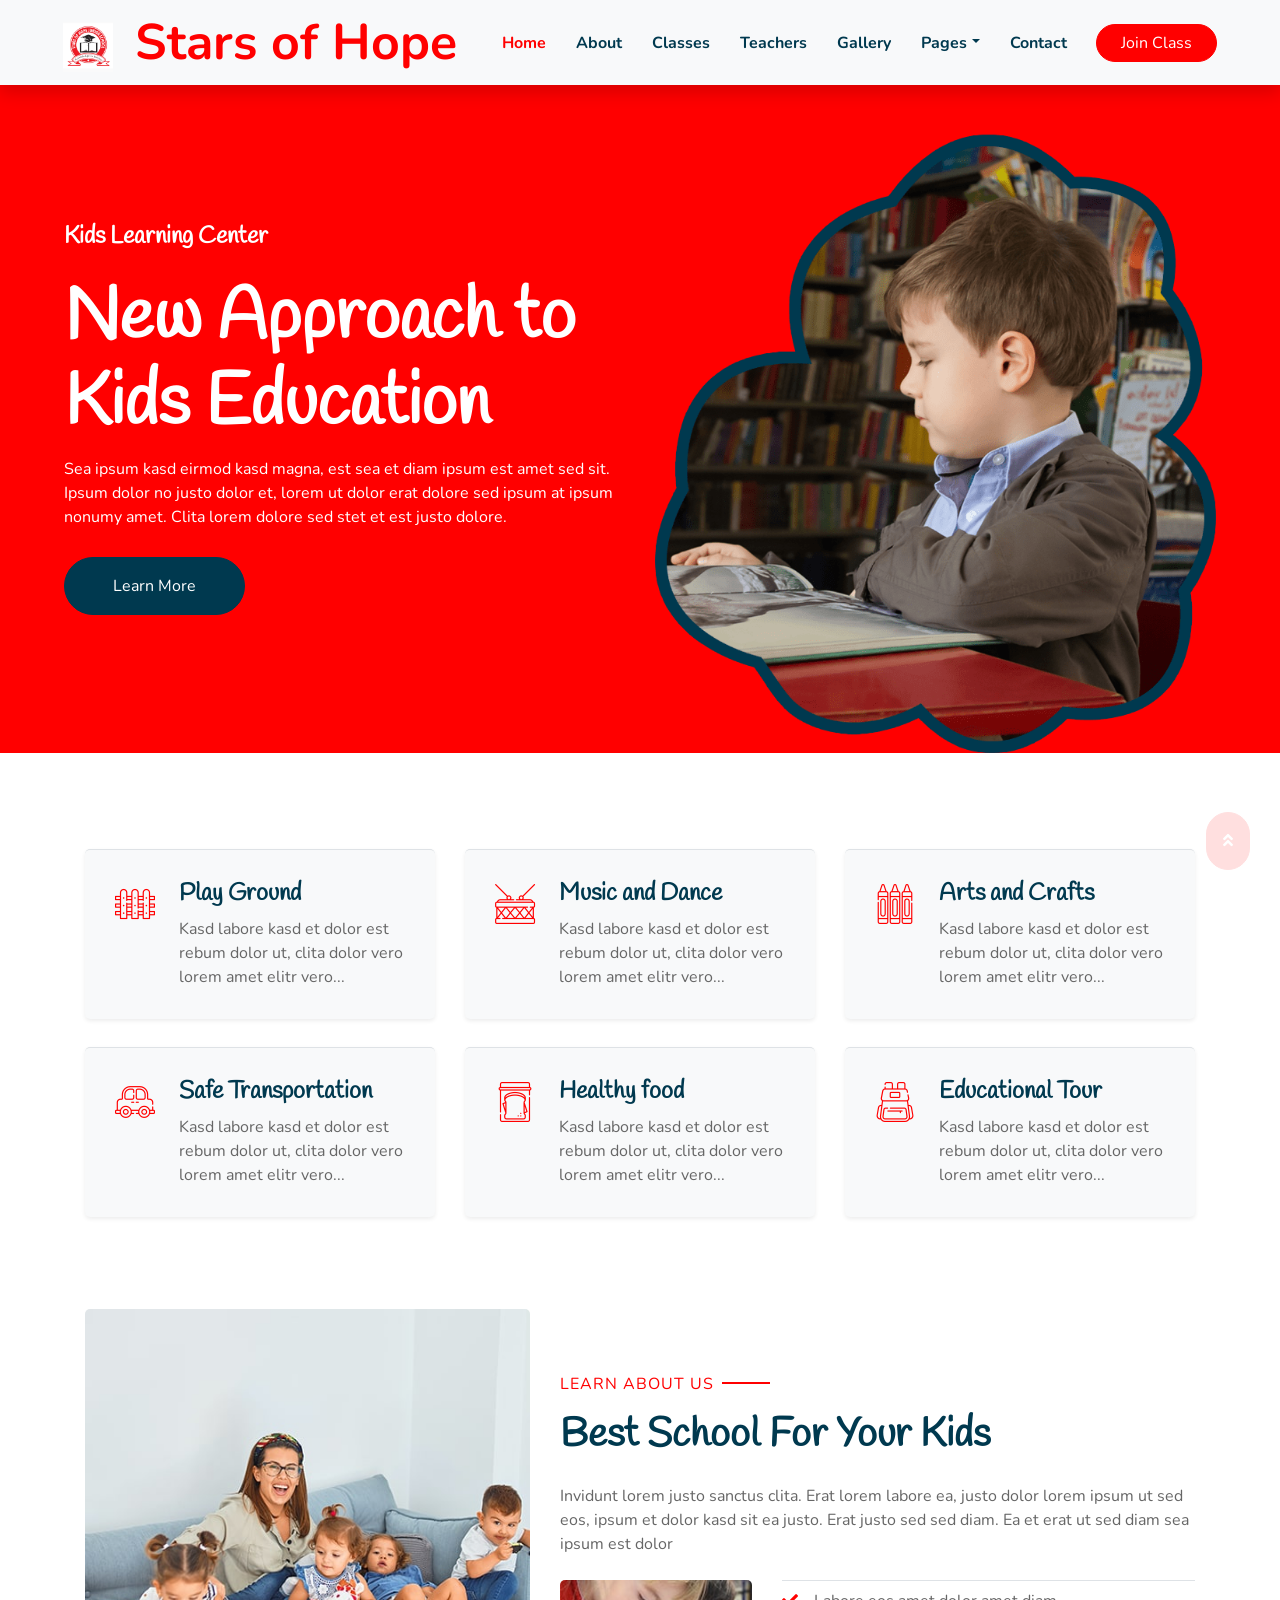
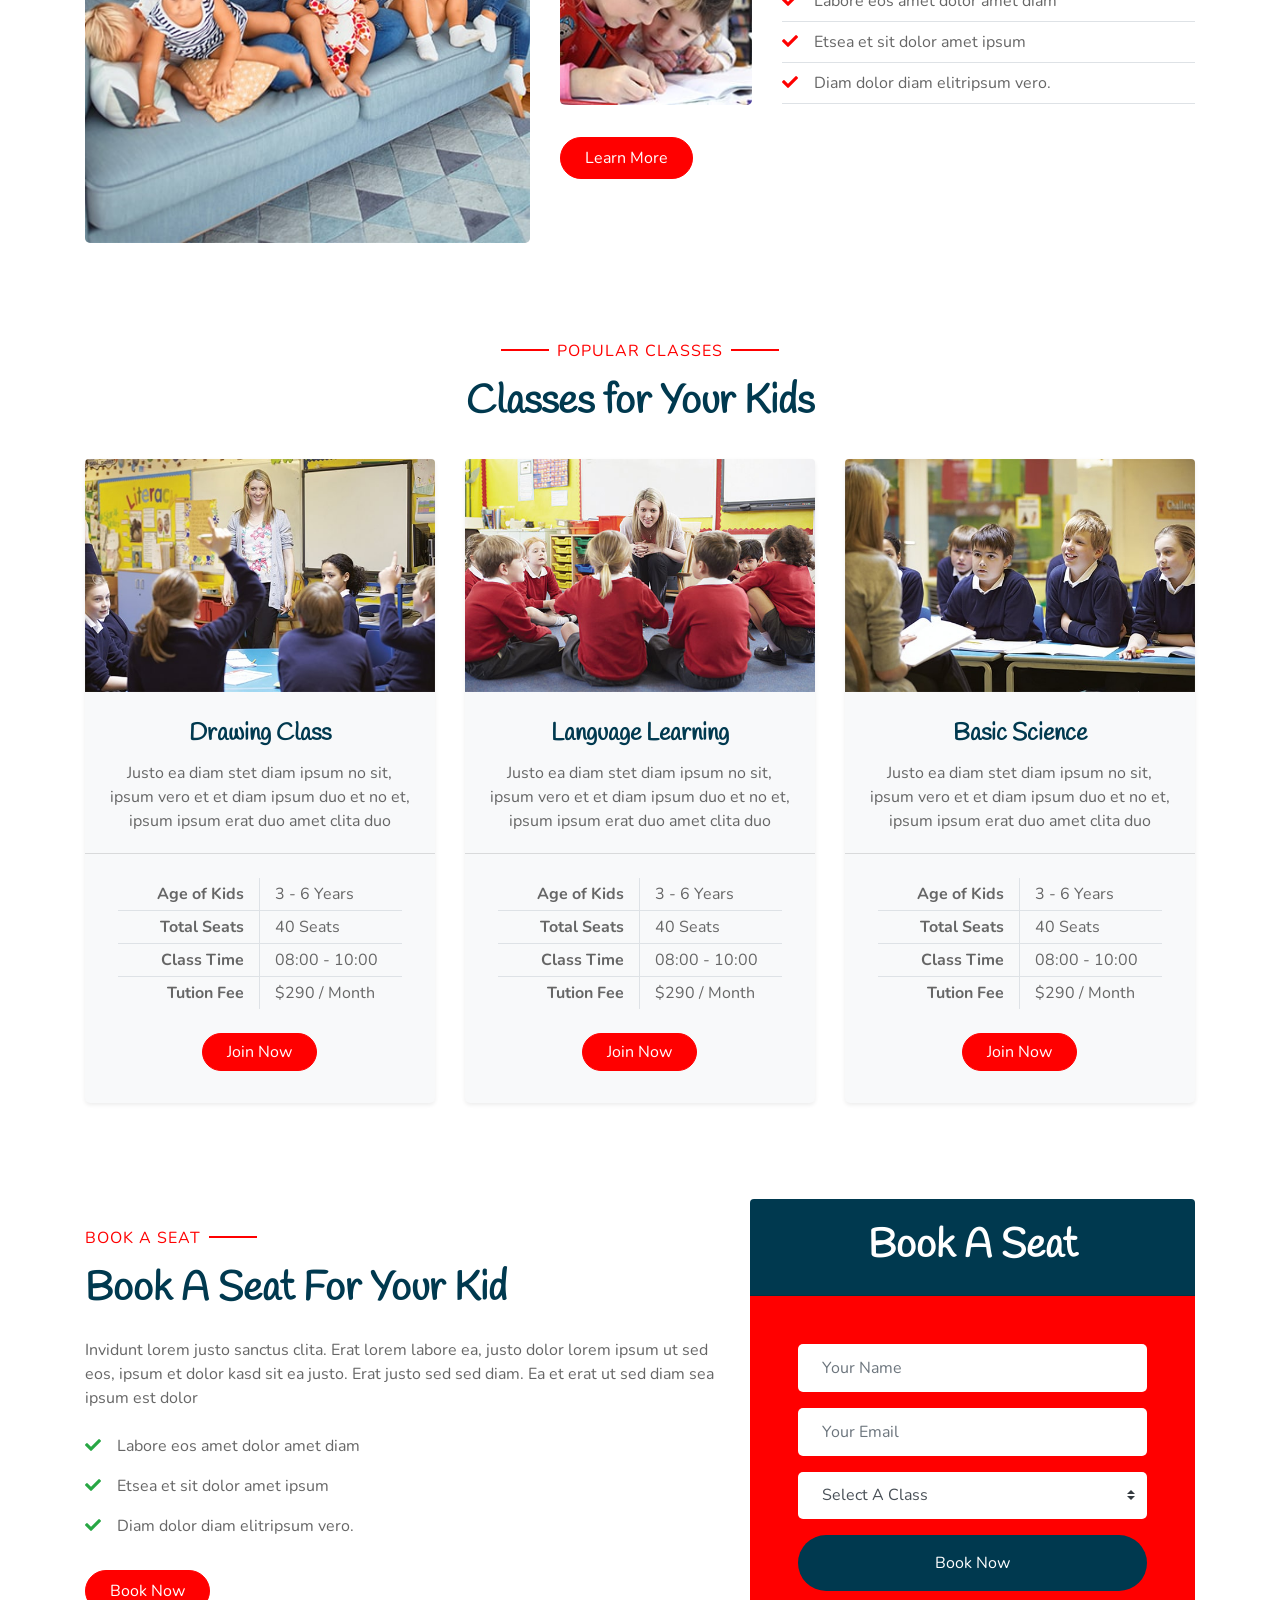
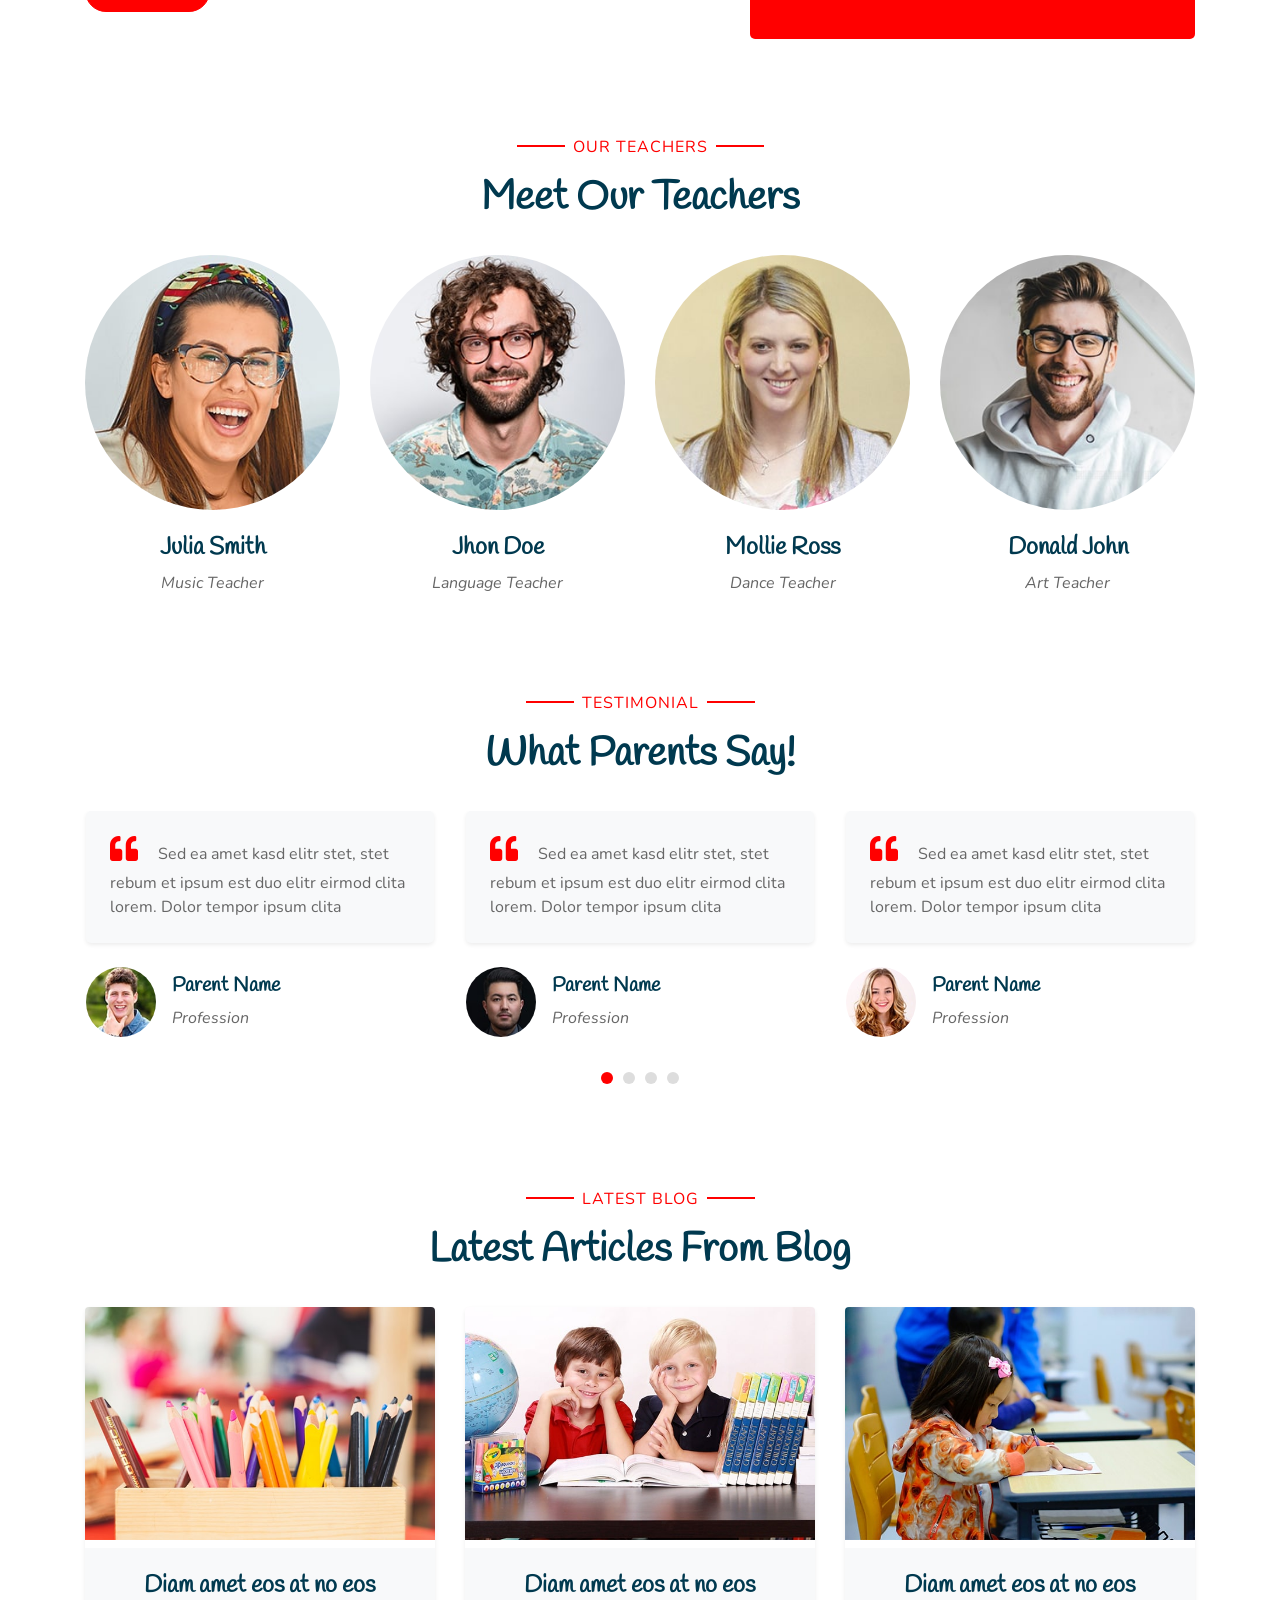
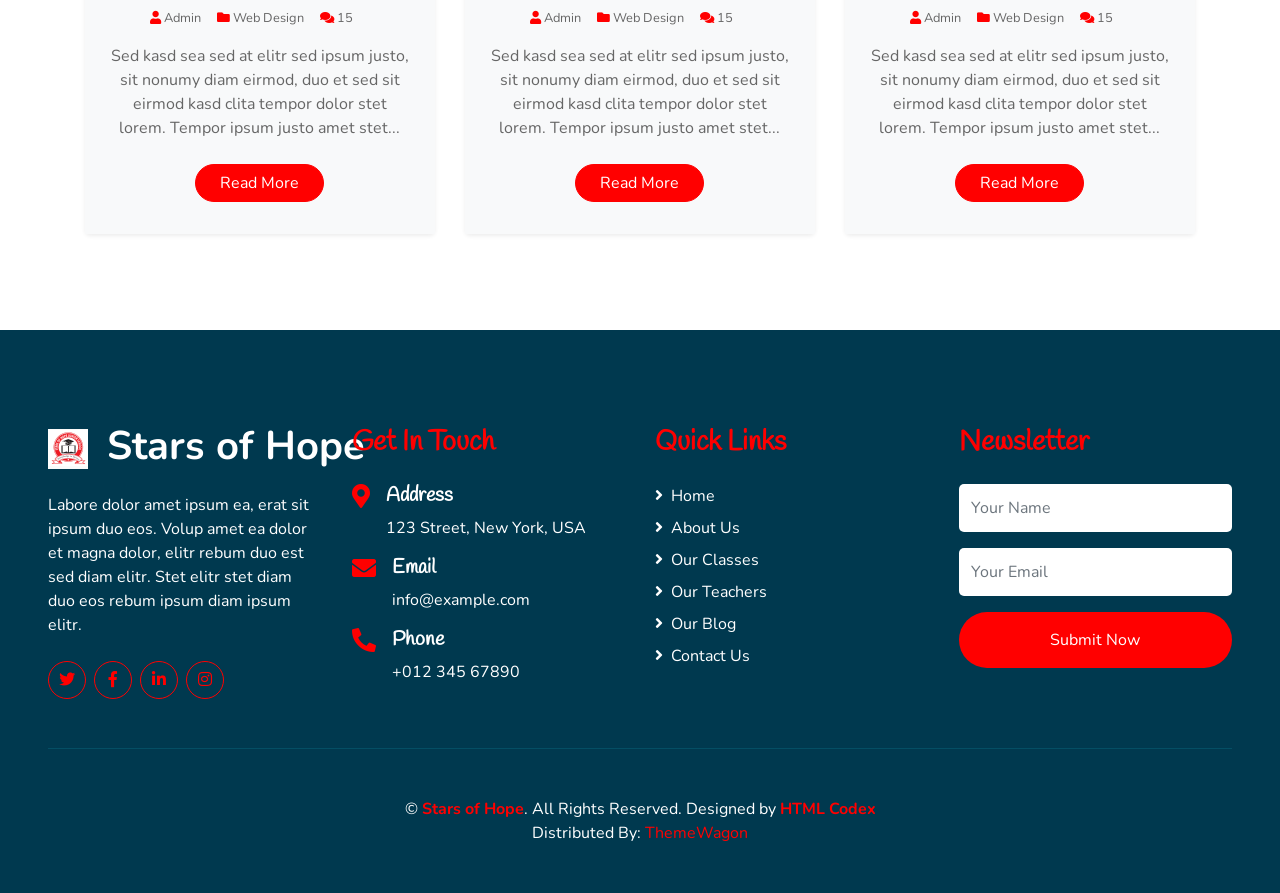
==== index.html @ 78810101 "stars-of-hope first" ====
<!DOCTYPE html>
<html lang="en">
  <head>
    <meta charset="utf-8" />
    <title>Stars of Hope</title>
    <meta content="width=device-width, initial-scale=1.0" name="viewport" />
    <meta content="Free HTML Templates" name="keywords" />
    <meta content="Free HTML Templates" name="description" />

    <!-- Favicon -->
    <link href="img/logo.jpg" rel="icon" />

    <!-- Google Web Fonts -->
    <link rel="preconnect" href="https://fonts.gstatic.com" />
    <link
      href="https://fonts.googleapis.com/css2?family=Handlee&family=Nunito&display=swap"
      rel="stylesheet"
    />

    <!-- Font Awesome -->
    <link
      href="https://cdnjs.cloudflare.com/ajax/libs/font-awesome/5.10.0/css/all.min.css"
      rel="stylesheet"
    />

    <!-- Flaticon Font -->
    <link href="lib/flaticon/font/flaticon.css" rel="stylesheet" />

    <!-- Libraries Stylesheet -->
    <link href="lib/owlcarousel/assets/owl.carousel.min.css" rel="stylesheet" />
    <link href="lib/lightbox/css/lightbox.min.css" rel="stylesheet" />

    <!-- Customized Bootstrap Stylesheet -->
    <link href="css/style.css" rel="stylesheet" />
  </head>

  <body>
    <!-- Navbar Start -->
    <div class="container-fluid bg-light position-relative shadow">
      <nav
        class="navbar navbar-expand-lg bg-light navbar-light py-3 py-lg-0 px-0 px-lg-5"
      >
        <a
          href=""
          class="navbar-brand font-weight-bold text-secondary"
          style="font-size: 50px"
        >
          <img src="img/logo.jpg" alt="Stars of Hope logo" style="height: 50px; width: auto; vertical-align: middle; margin-right: 8px;" />
          <span class="text-primary">Stars of Hope</span>
        </a>
        <button
          type="button"
          class="navbar-toggler"
          data-toggle="collapse"
          data-target="#navbarCollapse"
        >
          <span class="navbar-toggler-icon"></span>
        </button>
        <div
          class="collapse navbar-collapse justify-content-between"
          id="navbarCollapse"
        >
          <div class="navbar-nav font-weight-bold mx-auto py-0">
            <a href="index.html" class="nav-item nav-link active">Home</a>
            <a href="about.html" class="nav-item nav-link">About</a>
            <a href="class.html" class="nav-item nav-link">Classes</a>
            <a href="team.html" class="nav-item nav-link">Teachers</a>
            <a href="gallery.html" class="nav-item nav-link">Gallery</a>
            <div class="nav-item dropdown">
              <a
                href="#"
                class="nav-link dropdown-toggle"
                data-toggle="dropdown"
                >Pages</a
              >
              <div class="dropdown-menu rounded-0 m-0">
                <a href="blog.html" class="dropdown-item">Blog Grid</a>
                <a href="single.html" class="dropdown-item">Blog Detail</a>
              </div>
            </div>
            <a href="contact.html" class="nav-item nav-link">Contact</a>
          </div>
          <a href="" class="btn btn-primary px-4">Join Class</a>
        </div>
      </nav>
    </div>
    <!-- Navbar End -->

    <!-- Header Start -->
    <div class="container-fluid bg-primary px-0 px-md-5 mb-5">
      <div class="row align-items-center px-3">
        <div class="col-lg-6 text-center text-lg-left">
          <h4 class="text-white mb-4 mt-5 mt-lg-0">Kids Learning Center</h4>
          <h1 class="display-3 font-weight-bold text-white">
            New Approach to Kids Education
          </h1>
          <p class="text-white mb-4">
            Sea ipsum kasd eirmod kasd magna, est sea et diam ipsum est amet sed
            sit. Ipsum dolor no justo dolor et, lorem ut dolor erat dolore sed
            ipsum at ipsum nonumy amet. Clita lorem dolore sed stet et est justo
            dolore.
          </p>
          <a href="" class="btn btn-secondary mt-1 py-3 px-5">Learn More</a>
        </div>
        <div class="col-lg-6 text-center text-lg-right">
          <img class="img-fluid mt-5" src="img/header.png" alt="" />
        </div>
      </div>
    </div>
    <!-- Header End -->

    <!-- Facilities Start -->
    <div class="container-fluid pt-5">
      <div class="container pb-3">
        <div class="row">
          <div class="col-lg-4 col-md-6 pb-1">
            <div
              class="d-flex bg-light shadow-sm border-top rounded mb-4"
              style="padding: 30px"
            >
              <i
                class="flaticon-050-fence h1 font-weight-normal text-primary mb-3"
              ></i>
              <div class="pl-4">
                <h4>Play Ground</h4>
                <p class="m-0">
                  Kasd labore kasd et dolor est rebum dolor ut, clita dolor vero
                  lorem amet elitr vero...
                </p>
              </div>
            </div>
          </div>
          <div class="col-lg-4 col-md-6 pb-1">
            <div
              class="d-flex bg-light shadow-sm border-top rounded mb-4"
              style="padding: 30px"
            >
              <i
                class="flaticon-022-drum h1 font-weight-normal text-primary mb-3"
              ></i>
              <div class="pl-4">
                <h4>Music and Dance</h4>
                <p class="m-0">
                  Kasd labore kasd et dolor est rebum dolor ut, clita dolor vero
                  lorem amet elitr vero...
                </p>
              </div>
            </div>
          </div>
          <div class="col-lg-4 col-md-6 pb-1">
            <div
              class="d-flex bg-light shadow-sm border-top rounded mb-4"
              style="padding: 30px"
            >
              <i
                class="flaticon-030-crayons h1 font-weight-normal text-primary mb-3"
              ></i>
              <div class="pl-4">
                <h4>Arts and Crafts</h4>
                <p class="m-0">
                  Kasd labore kasd et dolor est rebum dolor ut, clita dolor vero
                  lorem amet elitr vero...
                </p>
              </div>
            </div>
          </div>
          <div class="col-lg-4 col-md-6 pb-1">
            <div
              class="d-flex bg-light shadow-sm border-top rounded mb-4"
              style="padding: 30px"
            >
              <i
                class="flaticon-017-toy-car h1 font-weight-normal text-primary mb-3"
              ></i>
              <div class="pl-4">
                <h4>Safe Transportation</h4>
                <p class="m-0">
                  Kasd labore kasd et dolor est rebum dolor ut, clita dolor vero
                  lorem amet elitr vero...
                </p>
              </div>
            </div>
          </div>
          <div class="col-lg-4 col-md-6 pb-1">
            <div
              class="d-flex bg-light shadow-sm border-top rounded mb-4"
              style="padding: 30px"
            >
              <i
                class="flaticon-025-sandwich h1 font-weight-normal text-primary mb-3"
              ></i>
              <div class="pl-4">
                <h4>Healthy food</h4>
                <p class="m-0">
                  Kasd labore kasd et dolor est rebum dolor ut, clita dolor vero
                  lorem amet elitr vero...
                </p>
              </div>
            </div>
          </div>
          <div class="col-lg-4 col-md-6 pb-1">
            <div
              class="d-flex bg-light shadow-sm border-top rounded mb-4"
              style="padding: 30px"
            >
              <i
                class="flaticon-047-backpack h1 font-weight-normal text-primary mb-3"
              ></i>
              <div class="pl-4">
                <h4>Educational Tour</h4>
                <p class="m-0">
                  Kasd labore kasd et dolor est rebum dolor ut, clita dolor vero
                  lorem amet elitr vero...
                </p>
              </div>
            </div>
          </div>
        </div>
      </div>
    </div>
    <!-- Facilities Start -->

    <!-- About Start -->
    <div class="container-fluid py-5">
      <div class="container">
        <div class="row align-items-center">
          <div class="col-lg-5">
            <img
              class="img-fluid rounded mb-5 mb-lg-0"
              src="img/about-1.jpg"
              alt=""
            />
          </div>
          <div class="col-lg-7">
            <p class="section-title pr-5">
              <span class="pr-2">Learn About Us</span>
            </p>
            <h1 class="mb-4">Best School For Your Kids</h1>
            <p>
              Invidunt lorem justo sanctus clita. Erat lorem labore ea, justo
              dolor lorem ipsum ut sed eos, ipsum et dolor kasd sit ea justo.
              Erat justo sed sed diam. Ea et erat ut sed diam sea ipsum est
              dolor
            </p>
            <div class="row pt-2 pb-4">
              <div class="col-6 col-md-4">
                <img class="img-fluid rounded" src="img/about-2.jpg" alt="" />
              </div>
              <div class="col-6 col-md-8">
                <ul class="list-inline m-0">
                  <li class="py-2 border-top border-bottom">
                    <i class="fa fa-check text-primary mr-3"></i>Labore eos amet
                    dolor amet diam
                  </li>
                  <li class="py-2 border-bottom">
                    <i class="fa fa-check text-primary mr-3"></i>Etsea et sit
                    dolor amet ipsum
                  </li>
                  <li class="py-2 border-bottom">
                    <i class="fa fa-check text-primary mr-3"></i>Diam dolor diam
                    elitripsum vero.
                  </li>
                </ul>
              </div>
            </div>
            <a href="" class="btn btn-primary mt-2 py-2 px-4">Learn More</a>
          </div>
        </div>
      </div>
    </div>
    <!-- About End -->

    <!-- Class Start -->
    <div class="container-fluid pt-5">
      <div class="container">
        <div class="text-center pb-2">
          <p class="section-title px-5">
            <span class="px-2">Popular Classes</span>
          </p>
          <h1 class="mb-4">Classes for Your Kids</h1>
        </div>
        <div class="row">
          <div class="col-lg-4 mb-5">
            <div class="card border-0 bg-light shadow-sm pb-2">
              <img class="card-img-top mb-2" src="img/class-1.jpg" alt="" />
              <div class="card-body text-center">
                <h4 class="card-title">Drawing Class</h4>
                <p class="card-text">
                  Justo ea diam stet diam ipsum no sit, ipsum vero et et diam
                  ipsum duo et no et, ipsum ipsum erat duo amet clita duo
                </p>
              </div>
              <div class="card-footer bg-transparent py-4 px-5">
                <div class="row border-bottom">
                  <div class="col-6 py-1 text-right border-right">
                    <strong>Age of Kids</strong>
                  </div>
                  <div class="col-6 py-1">3 - 6 Years</div>
                </div>
                <div class="row border-bottom">
                  <div class="col-6 py-1 text-right border-right">
                    <strong>Total Seats</strong>
                  </div>
                  <div class="col-6 py-1">40 Seats</div>
                </div>
                <div class="row border-bottom">
                  <div class="col-6 py-1 text-right border-right">
                    <strong>Class Time</strong>
                  </div>
                  <div class="col-6 py-1">08:00 - 10:00</div>
                </div>
                <div class="row">
                  <div class="col-6 py-1 text-right border-right">
                    <strong>Tution Fee</strong>
                  </div>
                  <div class="col-6 py-1">$290 / Month</div>
                </div>
              </div>
              <a href="" class="btn btn-primary px-4 mx-auto mb-4">Join Now</a>
            </div>
          </div>
          <div class="col-lg-4 mb-5">
            <div class="card border-0 bg-light shadow-sm pb-2">
              <img class="card-img-top mb-2" src="img/class-2.jpg" alt="" />
              <div class="card-body text-center">
                <h4 class="card-title">Language Learning</h4>
                <p class="card-text">
                  Justo ea diam stet diam ipsum no sit, ipsum vero et et diam
                  ipsum duo et no et, ipsum ipsum erat duo amet clita duo
                </p>
              </div>
              <div class="card-footer bg-transparent py-4 px-5">
                <div class="row border-bottom">
                  <div class="col-6 py-1 text-right border-right">
                    <strong>Age of Kids</strong>
                  </div>
                  <div class="col-6 py-1">3 - 6 Years</div>
                </div>
                <div class="row border-bottom">
                  <div class="col-6 py-1 text-right border-right">
                    <strong>Total Seats</strong>
                  </div>
                  <div class="col-6 py-1">40 Seats</div>
                </div>
                <div class="row border-bottom">
                  <div class="col-6 py-1 text-right border-right">
                    <strong>Class Time</strong>
                  </div>
                  <div class="col-6 py-1">08:00 - 10:00</div>
                </div>
                <div class="row">
                  <div class="col-6 py-1 text-right border-right">
                    <strong>Tution Fee</strong>
                  </div>
                  <div class="col-6 py-1">$290 / Month</div>
                </div>
              </div>
              <a href="" class="btn btn-primary px-4 mx-auto mb-4">Join Now</a>
            </div>
          </div>
          <div class="col-lg-4 mb-5">
            <div class="card border-0 bg-light shadow-sm pb-2">
              <img class="card-img-top mb-2" src="img/class-3.jpg" alt="" />
              <div class="card-body text-center">
                <h4 class="card-title">Basic Science</h4>
                <p class="card-text">
                  Justo ea diam stet diam ipsum no sit, ipsum vero et et diam
                  ipsum duo et no et, ipsum ipsum erat duo amet clita duo
                </p>
              </div>
              <div class="card-footer bg-transparent py-4 px-5">
                <div class="row border-bottom">
                  <div class="col-6 py-1 text-right border-right">
                    <strong>Age of Kids</strong>
                  </div>
                  <div class="col-6 py-1">3 - 6 Years</div>
                </div>
                <div class="row border-bottom">
                  <div class="col-6 py-1 text-right border-right">
                    <strong>Total Seats</strong>
                  </div>
                  <div class="col-6 py-1">40 Seats</div>
                </div>
                <div class="row border-bottom">
                  <div class="col-6 py-1 text-right border-right">
                    <strong>Class Time</strong>
                  </div>
                  <div class="col-6 py-1">08:00 - 10:00</div>
                </div>
                <div class="row">
                  <div class="col-6 py-1 text-right border-right">
                    <strong>Tution Fee</strong>
                  </div>
                  <div class="col-6 py-1">$290 / Month</div>
                </div>
              </div>
              <a href="" class="btn btn-primary px-4 mx-auto mb-4">Join Now</a>
            </div>
          </div>
        </div>
      </div>
    </div>
    <!-- Class End -->

    <!-- Registration Start -->
    <div class="container-fluid py-5">
      <div class="container">
        <div class="row align-items-center">
          <div class="col-lg-7 mb-5 mb-lg-0">
            <p class="section-title pr-5">
              <span class="pr-2">Book A Seat</span>
            </p>
            <h1 class="mb-4">Book A Seat For Your Kid</h1>
            <p>
              Invidunt lorem justo sanctus clita. Erat lorem labore ea, justo
              dolor lorem ipsum ut sed eos, ipsum et dolor kasd sit ea justo.
              Erat justo sed sed diam. Ea et erat ut sed diam sea ipsum est
              dolor
            </p>
            <ul class="list-inline m-0">
              <li class="py-2">
                <i class="fa fa-check text-success mr-3"></i>Labore eos amet
                dolor amet diam
              </li>
              <li class="py-2">
                <i class="fa fa-check text-success mr-3"></i>Etsea et sit dolor
                amet ipsum
              </li>
              <li class="py-2">
                <i class="fa fa-check text-success mr-3"></i>Diam dolor diam
                elitripsum vero.
              </li>
            </ul>
            <a href="" class="btn btn-primary mt-4 py-2 px-4">Book Now</a>
          </div>
          <div class="col-lg-5">
            <div class="card border-0">
              <div class="card-header bg-secondary text-center p-4">
                <h1 class="text-white m-0">Book A Seat</h1>
              </div>
              <div class="card-body rounded-bottom bg-primary p-5">
                <form>
                  <div class="form-group">
                    <input
                      type="text"
                      class="form-control border-0 p-4"
                      placeholder="Your Name"
                      required="required"
                    />
                  </div>
                  <div class="form-group">
                    <input
                      type="email"
                      class="form-control border-0 p-4"
                      placeholder="Your Email"
                      required="required"
                    />
                  </div>
                  <div class="form-group">
                    <select
                      class="custom-select border-0 px-4"
                      style="height: 47px"
                    >
                      <option selected>Select A Class</option>
                      <option value="1">Class 1</option>
                      <option value="2">Class 1</option>
                      <option value="3">Class 1</option>
                    </select>
                  </div>
                  <div>
                    <button
                      class="btn btn-secondary btn-block border-0 py-3"
                      type="submit"
                    >
                      Book Now
                    </button>
                  </div>
                </form>
              </div>
            </div>
          </div>
        </div>
      </div>
    </div>
    <!-- Registration End -->

    <!-- Team Start -->
    <div class="container-fluid pt-5">
      <div class="container">
        <div class="text-center pb-2">
          <p class="section-title px-5">
            <span class="px-2">Our Teachers</span>
          </p>
          <h1 class="mb-4">Meet Our Teachers</h1>
        </div>
        <div class="row">
          <div class="col-md-6 col-lg-3 text-center team mb-5">
            <div
              class="position-relative overflow-hidden mb-4"
              style="border-radius: 100%"
            >
              <img class="img-fluid w-100" src="img/team-1.jpg" alt="" />
              <div
                class="team-social d-flex align-items-center justify-content-center w-100 h-100 position-absolute"
              >
                <a
                  class="btn btn-outline-light text-center mr-2 px-0"
                  style="width: 38px; height: 38px"
                  href="#"
                  ><i class="fab fa-twitter"></i
                ></a>
                <a
                  class="btn btn-outline-light text-center mr-2 px-0"
                  style="width: 38px; height: 38px"
                  href="#"
                  ><i class="fab fa-facebook-f"></i
                ></a>
                <a
                  class="btn btn-outline-light text-center px-0"
                  style="width: 38px; height: 38px"
                  href="#"
                  ><i class="fab fa-linkedin-in"></i
                ></a>
              </div>
            </div>
            <h4>Julia Smith</h4>
            <i>Music Teacher</i>
          </div>
          <div class="col-md-6 col-lg-3 text-center team mb-5">
            <div
              class="position-relative overflow-hidden mb-4"
              style="border-radius: 100%"
            >
              <img class="img-fluid w-100" src="img/team-2.jpg" alt="" />
              <div
                class="team-social d-flex align-items-center justify-content-center w-100 h-100 position-absolute"
              >
                <a
                  class="btn btn-outline-light text-center mr-2 px-0"
                  style="width: 38px; height: 38px"
                  href="#"
                  ><i class="fab fa-twitter"></i
                ></a>
                <a
                  class="btn btn-outline-light text-center mr-2 px-0"
                  style="width: 38px; height: 38px"
                  href="#"
                  ><i class="fab fa-facebook-f"></i
                ></a>
                <a
                  class="btn btn-outline-light text-center px-0"
                  style="width: 38px; height: 38px"
                  href="#"
                  ><i class="fab fa-linkedin-in"></i
                ></a>
              </div>
            </div>
            <h4>Jhon Doe</h4>
            <i>Language Teacher</i>
          </div>
          <div class="col-md-6 col-lg-3 text-center team mb-5">
            <div
              class="position-relative overflow-hidden mb-4"
              style="border-radius: 100%"
            >
              <img class="img-fluid w-100" src="img/team-3.jpg" alt="" />
              <div
                class="team-social d-flex align-items-center justify-content-center w-100 h-100 position-absolute"
              >
                <a
                  class="btn btn-outline-light text-center mr-2 px-0"
                  style="width: 38px; height: 38px"
                  href="#"
                  ><i class="fab fa-twitter"></i
                ></a>
                <a
                  class="btn btn-outline-light text-center mr-2 px-0"
                  style="width: 38px; height: 38px"
                  href="#"
                  ><i class="fab fa-facebook-f"></i
                ></a>
                <a
                  class="btn btn-outline-light text-center px-0"
                  style="width: 38px; height: 38px"
                  href="#"
                  ><i class="fab fa-linkedin-in"></i
                ></a>
              </div>
            </div>
            <h4>Mollie Ross</h4>
            <i>Dance Teacher</i>
          </div>
          <div class="col-md-6 col-lg-3 text-center team mb-5">
            <div
              class="position-relative overflow-hidden mb-4"
              style="border-radius: 100%"
            >
              <img class="img-fluid w-100" src="img/team-4.jpg" alt="" />
              <div
                class="team-social d-flex align-items-center justify-content-center w-100 h-100 position-absolute"
              >
                <a
                  class="btn btn-outline-light text-center mr-2 px-0"
                  style="width: 38px; height: 38px"
                  href="#"
                  ><i class="fab fa-twitter"></i
                ></a>
                <a
                  class="btn btn-outline-light text-center mr-2 px-0"
                  style="width: 38px; height: 38px"
                  href="#"
                  ><i class="fab fa-facebook-f"></i
                ></a>
                <a
                  class="btn btn-outline-light text-center px-0"
                  style="width: 38px; height: 38px"
                  href="#"
                  ><i class="fab fa-linkedin-in"></i
                ></a>
              </div>
            </div>
            <h4>Donald John</h4>
            <i>Art Teacher</i>
          </div>
        </div>
      </div>
    </div>
    <!-- Team End -->

    <!-- Testimonial Start -->
    <div class="container-fluid py-5">
      <div class="container p-0">
        <div class="text-center pb-2">
          <p class="section-title px-5">
            <span class="px-2">Testimonial</span>
          </p>
          <h1 class="mb-4">What Parents Say!</h1>
        </div>
        <div class="owl-carousel testimonial-carousel">
          <div class="testimonial-item px-3">
            <div class="bg-light shadow-sm rounded mb-4 p-4">
              <h3 class="fas fa-quote-left text-primary mr-3"></h3>
              Sed ea amet kasd elitr stet, stet rebum et ipsum est duo elitr
              eirmod clita lorem. Dolor tempor ipsum clita
            </div>
            <div class="d-flex align-items-center">
              <img
                class="rounded-circle"
                src="img/testimonial-1.jpg"
                style="width: 70px; height: 70px"
                alt="Image"
              />
              <div class="pl-3">
                <h5>Parent Name</h5>
                <i>Profession</i>
              </div>
            </div>
          </div>
          <div class="testimonial-item px-3">
            <div class="bg-light shadow-sm rounded mb-4 p-4">
              <h3 class="fas fa-quote-left text-primary mr-3"></h3>
              Sed ea amet kasd elitr stet, stet rebum et ipsum est duo elitr
              eirmod clita lorem. Dolor tempor ipsum clita
            </div>
            <div class="d-flex align-items-center">
              <img
                class="rounded-circle"
                src="img/testimonial-2.jpg"
                style="width: 70px; height: 70px"
                alt="Image"
              />
              <div class="pl-3">
                <h5>Parent Name</h5>
                <i>Profession</i>
              </div>
            </div>
          </div>
          <div class="testimonial-item px-3">
            <div class="bg-light shadow-sm rounded mb-4 p-4">
              <h3 class="fas fa-quote-left text-primary mr-3"></h3>
              Sed ea amet kasd elitr stet, stet rebum et ipsum est duo elitr
              eirmod clita lorem. Dolor tempor ipsum clita
            </div>
            <div class="d-flex align-items-center">
              <img
                class="rounded-circle"
                src="img/testimonial-3.jpg"
                style="width: 70px; height: 70px"
                alt="Image"
              />
              <div class="pl-3">
                <h5>Parent Name</h5>
                <i>Profession</i>
              </div>
            </div>
          </div>
          <div class="testimonial-item px-3">
            <div class="bg-light shadow-sm rounded mb-4 p-4">
              <h3 class="fas fa-quote-left text-primary mr-3"></h3>
              Sed ea amet kasd elitr stet, stet rebum et ipsum est duo elitr
              eirmod clita lorem. Dolor tempor ipsum clita
            </div>
            <div class="d-flex align-items-center">
              <img
                class="rounded-circle"
                src="img/testimonial-4.jpg"
                style="width: 70px; height: 70px"
                alt="Image"
              />
              <div class="pl-3">
                <h5>Parent Name</h5>
                <i>Profession</i>
              </div>
            </div>
          </div>
        </div>
      </div>
    </div>
    <!-- Testimonial End -->

    <!-- Blog Start -->
    <div class="container-fluid pt-5">
      <div class="container">
        <div class="text-center pb-2">
          <p class="section-title px-5">
            <span class="px-2">Latest Blog</span>
          </p>
          <h1 class="mb-4">Latest Articles From Blog</h1>
        </div>
        <div class="row pb-3">
          <div class="col-lg-4 mb-4">
            <div class="card border-0 shadow-sm mb-2">
              <img class="card-img-top mb-2" src="img/blog-1.jpg" alt="" />
              <div class="card-body bg-light text-center p-4">
                <h4 class="">Diam amet eos at no eos</h4>
                <div class="d-flex justify-content-center mb-3">
                  <small class="mr-3"
                    ><i class="fa fa-user text-primary"></i> Admin</small
                  >
                  <small class="mr-3"
                    ><i class="fa fa-folder text-primary"></i> Web Design</small
                  >
                  <small class="mr-3"
                    ><i class="fa fa-comments text-primary"></i> 15</small
                  >
                </div>
                <p>
                  Sed kasd sea sed at elitr sed ipsum justo, sit nonumy diam
                  eirmod, duo et sed sit eirmod kasd clita tempor dolor stet
                  lorem. Tempor ipsum justo amet stet...
                </p>
                <a href="" class="btn btn-primary px-4 mx-auto my-2"
                  >Read More</a
                >
              </div>
            </div>
          </div>
          <div class="col-lg-4 mb-4">
            <div class="card border-0 shadow-sm mb-2">
              <img class="card-img-top mb-2" src="img/blog-2.jpg" alt="" />
              <div class="card-body bg-light text-center p-4">
                <h4 class="">Diam amet eos at no eos</h4>
                <div class="d-flex justify-content-center mb-3">
                  <small class="mr-3"
                    ><i class="fa fa-user text-primary"></i> Admin</small
                  >
                  <small class="mr-3"
                    ><i class="fa fa-folder text-primary"></i> Web Design</small
                  >
                  <small class="mr-3"
                    ><i class="fa fa-comments text-primary"></i> 15</small
                  >
                </div>
                <p>
                  Sed kasd sea sed at elitr sed ipsum justo, sit nonumy diam
                  eirmod, duo et sed sit eirmod kasd clita tempor dolor stet
                  lorem. Tempor ipsum justo amet stet...
                </p>
                <a href="" class="btn btn-primary px-4 mx-auto my-2"
                  >Read More</a
                >
              </div>
            </div>
          </div>
          <div class="col-lg-4 mb-4">
            <div class="card border-0 shadow-sm mb-2">
              <img class="card-img-top mb-2" src="img/blog-3.jpg" alt="" />
              <div class="card-body bg-light text-center p-4">
                <h4 class="">Diam amet eos at no eos</h4>
                <div class="d-flex justify-content-center mb-3">
                  <small class="mr-3"
                    ><i class="fa fa-user text-primary"></i> Admin</small
                  >
                  <small class="mr-3"
                    ><i class="fa fa-folder text-primary"></i> Web Design</small
                  >
                  <small class="mr-3"
                    ><i class="fa fa-comments text-primary"></i> 15</small
                  >
                </div>
                <p>
                  Sed kasd sea sed at elitr sed ipsum justo, sit nonumy diam
                  eirmod, duo et sed sit eirmod kasd clita tempor dolor stet
                  lorem. Tempor ipsum justo amet stet...
                </p>
                <a href="" class="btn btn-primary px-4 mx-auto my-2"
                  >Read More</a
                >
              </div>
            </div>
          </div>
        </div>
      </div>
    </div>
    <!-- Blog End -->

    <!-- Footer Start -->
    <div
      class="container-fluid bg-secondary text-white mt-5 py-5 px-sm-3 px-md-5"
    >
      <div class="row pt-5">
        <div class="col-lg-3 col-md-6 mb-5">
          <a
            href=""
            class="navbar-brand font-weight-bold text-primary m-0 mb-4 p-0"
            style="font-size: 40px; line-height: 40px"
          >
            <img src="img/logo.jpg" alt="Stars of Hope logo" style="height: 40px; width: auto; vertical-align: middle; margin-right: 8px;" />
            <span class="text-white">Stars of Hope</span>
          </a>
          <p>
            Labore dolor amet ipsum ea, erat sit ipsum duo eos. Volup amet ea
            dolor et magna dolor, elitr rebum duo est sed diam elitr. Stet elitr
            stet diam duo eos rebum ipsum diam ipsum elitr.
          </p>
          <div class="d-flex justify-content-start mt-4">
            <a
              class="btn btn-outline-primary rounded-circle text-center mr-2 px-0"
              style="width: 38px; height: 38px"
              href="#"
              ><i class="fab fa-twitter"></i
            ></a>
            <a
              class="btn btn-outline-primary rounded-circle text-center mr-2 px-0"
              style="width: 38px; height: 38px"
              href="#"
              ><i class="fab fa-facebook-f"></i
            ></a>
            <a
              class="btn btn-outline-primary rounded-circle text-center mr-2 px-0"
              style="width: 38px; height: 38px"
              href="#"
              ><i class="fab fa-linkedin-in"></i
            ></a>
            <a
              class="btn btn-outline-primary rounded-circle text-center mr-2 px-0"
              style="width: 38px; height: 38px"
              href="#"
              ><i class="fab fa-instagram"></i
            ></a>
          </div>
        </div>
        <div class="col-lg-3 col-md-6 mb-5">
          <h3 class="text-primary mb-4">Get In Touch</h3>
          <div class="d-flex">
            <h4 class="fa fa-map-marker-alt text-primary"></h4>
            <div class="pl-3">
              <h5 class="text-white">Address</h5>
              <p>123 Street, New York, USA</p>
            </div>
          </div>
          <div class="d-flex">
            <h4 class="fa fa-envelope text-primary"></h4>
            <div class="pl-3">
              <h5 class="text-white">Email</h5>
              <p>info@example.com</p>
            </div>
          </div>
          <div class="d-flex">
            <h4 class="fa fa-phone-alt text-primary"></h4>
            <div class="pl-3">
              <h5 class="text-white">Phone</h5>
              <p>+012 345 67890</p>
            </div>
          </div>
        </div>
        <div class="col-lg-3 col-md-6 mb-5">
          <h3 class="text-primary mb-4">Quick Links</h3>
          <div class="d-flex flex-column justify-content-start">
            <a class="text-white mb-2" href="#"
              ><i class="fa fa-angle-right mr-2"></i>Home</a
            >
            <a class="text-white mb-2" href="#"
              ><i class="fa fa-angle-right mr-2"></i>About Us</a
            >
            <a class="text-white mb-2" href="#"
              ><i class="fa fa-angle-right mr-2"></i>Our Classes</a
            >
            <a class="text-white mb-2" href="#"
              ><i class="fa fa-angle-right mr-2"></i>Our Teachers</a
            >
            <a class="text-white mb-2" href="#"
              ><i class="fa fa-angle-right mr-2"></i>Our Blog</a
            >
            <a class="text-white" href="#"
              ><i class="fa fa-angle-right mr-2"></i>Contact Us</a
            >
          </div>
        </div>
        <div class="col-lg-3 col-md-6 mb-5">
          <h3 class="text-primary mb-4">Newsletter</h3>
          <form action="">
            <div class="form-group">
              <input
                type="text"
                class="form-control border-0 py-4"
                placeholder="Your Name"
                required="required"
              />
            </div>
            <div class="form-group">
              <input
                type="email"
                class="form-control border-0 py-4"
                placeholder="Your Email"
                required="required"
              />
            </div>
            <div>
              <button
                class="btn btn-primary btn-block border-0 py-3"
                type="submit"
              >
                Submit Now
              </button>
            </div>
          </form>
        </div>
      </div>
      <div
        class="container-fluid pt-5"
        style="border-top: 1px solid rgba(23, 162, 184, 0.2) ;"
      >
        <p class="m-0 text-center text-white">
          &copy;
          <a class="text-primary font-weight-bold" href="#">Stars of Hope</a>.
          All Rights Reserved.

          <!--/*** This template is free as long as you keep the footer author’s credit link/attribution link/backlink. If you'd like to use the template without the footer author’s credit link/attribution link/backlink, you can purchase the Credit Removal License from "https://htmlcodex.com/credit-removal". Thank you for your support. ***/-->
          Designed by
          <a class="text-primary font-weight-bold" href="https://htmlcodex.com"
            >HTML Codex</a
          >
          <br />Distributed By:
          <a href="https://themewagon.com" target="_blank">ThemeWagon</a>
        </p>
      </div>
    </div>
    <!-- Footer End -->

    <!-- Back to Top -->
    <a href="#" class="btn btn-primary p-3 back-to-top"
      ><i class="fa fa-angle-double-up"></i
    ></a>

    <!-- JavaScript Libraries -->
    <script src="https://code.jquery.com/jquery-3.4.1.min.js"></script>
    <script src="https://stackpath.bootstrapcdn.com/bootstrap/4.4.1/js/bootstrap.bundle.min.js"></script>
    <script src="lib/easing/easing.min.js"></script>
    <script src="lib/owlcarousel/owl.carousel.min.js"></script>
    <script src="lib/isotope/isotope.pkgd.min.js"></script>
    <script src="lib/lightbox/js/lightbox.min.js"></script>

    <!-- Contact Javascript File -->
    <script src="mail/jqBootstrapValidation.min.js"></script>
    <script src="mail/contact.js"></script>

    <!-- Template Javascript -->
    <script src="js/main.js"></script>
  </body>
</html>
---- css/style.css ----
/******* Bootstrap Theming ********/
/*!
 * Bootstrap v4.5.3 (https://getbootstrap.com/)
 * Copyright 2011-2020 The Bootstrap Authors
 * Copyright 2011-2020 Twitter, Inc.
 * Licensed under MIT (https://github.com/twbs/bootstrap/blob/main/LICENSE)
 */
:root {
  --blue: #007bff;
  --indigo: #6610f2;
  --purple: #6f42c1;
  --pink: #e83e8c;
  --red: #dc3545;
  --orange: #fd7e14;
  --yellow: #ffc107;
  --green: #28a745;
  --teal: #20c997;
  --cyan: red;
  --white: #fff;
  --gray: #6c757d;
  --gray-dark: #343a40;
  --primary: red;
  --secondary: #00394f;
  --success: #28a745;
  --info: red;
  --warning: #ffc107;
  --danger: #dc3545;
  --light: #f8f9fa;
  --dark: #343a40;
  --breakpoint-xs: 0;
  --breakpoint-sm: 576px;
  --breakpoint-md: 768px;
  --breakpoint-lg: 992px;
  --breakpoint-xl: 1200px;
  --font-family-sans-serif: "Nunito", sans-serif;
  --font-family-monospace: SFMono-Regular, Menlo, Monaco, Consolas, "Liberation Mono", "Courier New", monospace;
}

*,
*::before,
*::after {
  box-sizing: border-box;
}

html {
  font-family: sans-serif;
  line-height: 1.15;
  -webkit-text-size-adjust: 100%;
  -webkit-tap-highlight-color: rgba(0, 0, 0, 0);
}

article, aside, figcaption, figure, footer, header, hgroup, main, nav, section {
  display: block;
}

body {
  margin: 0;
  font-family: "Nunito", sans-serif;
  font-size: 1rem;
  font-weight: 400;
  line-height: 1.5;
  color: #666666;
  text-align: left;
  background-color: #fff;
}

[tabindex="-1"]:focus:not(:focus-visible) {
  outline: 0 !important;
}

hr {
  box-sizing: content-box;
  height: 0;
  overflow: visible;
}

h1, h2, h3, h4, h5, h6 {
  margin-top: 0;
  margin-bottom: 0.5rem;
}

p {
  margin-top: 0;
  margin-bottom: 1rem;
}

abbr[title],
abbr[data-original-title] {
  text-decoration: underline;
  text-decoration: underline dotted;
  cursor: help;
  border-bottom: 0;
  text-decoration-skip-ink: none;
}

address {
  margin-bottom: 1rem;
  font-style: normal;
  line-height: inherit;
}

ol,
ul,
dl {
  margin-top: 0;
  margin-bottom: 1rem;
}

ol ol,
ul ul,
ol ul,
ul ol {
  margin-bottom: 0;
}

dt {
  font-weight: 700;
}

dd {
  margin-bottom: .5rem;
  margin-left: 0;
}

blockquote {
  margin: 0 0 1rem;
}

b,
strong {
  font-weight: bolder;
}

small {
  font-size: 80%;
}

sub,
sup {
  position: relative;
  font-size: 75%;
  line-height: 0;
  vertical-align: baseline;
}

sub {
  bottom: -.25em;
}

sup {
  top: -.5em;
}

a {
  color: red;
  text-decoration: none;
  background-color: transparent;
}

a:hover {
  color: #0f6674;
  text-decoration: underline;
}

a:not([href]):not([class]) {
  color: inherit;
  text-decoration: none;
}

a:not([href]):not([class]):hover {
  color: inherit;
  text-decoration: none;
}

pre,
code,
kbd,
samp {
  font-family: SFMono-Regular, Menlo, Monaco, Consolas, "Liberation Mono", "Courier New", monospace;
  font-size: 1em;
}

pre {
  margin-top: 0;
  margin-bottom: 1rem;
  overflow: auto;
  -ms-overflow-style: scrollbar;
}

figure {
  margin: 0 0 1rem;
}

img {
  vertical-align: middle;
  border-style: none;
}

svg {
  overflow: hidden;
  vertical-align: middle;
}

table {
  border-collapse: collapse;
}

caption {
  padding-top: 0.75rem;
  padding-bottom: 0.75rem;
  color: #6c757d;
  text-align: left;
  caption-side: bottom;
}

th {
  text-align: inherit;
  text-align: -webkit-match-parent;
}

label {
  display: inline-block;
  margin-bottom: 0.5rem;
}

button {
  border-radius: 0;
}

button:focus {
  outline: 1px dotted;
  outline: 5px auto -webkit-focus-ring-color;
}

input,
button,
select,
optgroup,
textarea {
  margin: 0;
  font-family: inherit;
  font-size: inherit;
  line-height: inherit;
}

button,
input {
  overflow: visible;
}

button,
select {
  text-transform: none;
}

[role="button"] {
  cursor: pointer;
}

select {
  word-wrap: normal;
}

button,
[type="button"],
[type="reset"],
[type="submit"] {
  -webkit-appearance: button;
}

button:not(:disabled),
[type="button"]:not(:disabled),
[type="reset"]:not(:disabled),
[type="submit"]:not(:disabled) {
  cursor: pointer;
}

button::-moz-focus-inner,
[type="button"]::-moz-focus-inner,
[type="reset"]::-moz-focus-inner,
[type="submit"]::-moz-focus-inner {
  padding: 0;
  border-style: none;
}

input[type="radio"],
input[type="checkbox"] {
  box-sizing: border-box;
  padding: 0;
}

textarea {
  overflow: auto;
  resize: vertical;
}

fieldset {
  min-width: 0;
  padding: 0;
  margin: 0;
  border: 0;
}

legend {
  display: block;
  width: 100%;
  max-width: 100%;
  padding: 0;
  margin-bottom: .5rem;
  font-size: 1.5rem;
  line-height: inherit;
  color: inherit;
  white-space: normal;
}

@media (max-width: 1200px) {
  legend {
    font-size: calc(1.275rem + 0.3vw) ;
  }
}

progress {
  vertical-align: baseline;
}

[type="number"]::-webkit-inner-spin-button,
[type="number"]::-webkit-outer-spin-button {
  height: auto;
}

[type="search"] {
  outline-offset: -2px;
  -webkit-appearance: none;
}

[type="search"]::-webkit-search-decoration {
  -webkit-appearance: none;
}

::-webkit-file-upload-button {
  font: inherit;
  -webkit-appearance: button;
}

output {
  display: inline-block;
}

summary {
  display: list-item;
  cursor: pointer;
}

template {
  display: none;
}

[hidden] {
  display: none !important;
}

h1, h2, h3, h4, h5, h6,
.h1, .h2, .h3, .h4, .h5, .h6 {
  margin-bottom: 0.5rem;
  font-family: "Handlee", cursive;
  font-weight: bold;
  line-height: 1.2;
  color: #00394f;
}

h1, .h1 {
  font-size: 2.5rem;
}

@media (max-width: 1200px) {
  h1, .h1 {
    font-size: calc(1.375rem + 1.5vw) ;
  }
}

h2, .h2 {
  font-size: 2rem;
}

@media (max-width: 1200px) {
  h2, .h2 {
    font-size: calc(1.325rem + 0.9vw) ;
  }
}

h3, .h3 {
  font-size: 1.75rem;
}

@media (max-width: 1200px) {
  h3, .h3 {
    font-size: calc(1.3rem + 0.6vw) ;
  }
}

h4, .h4 {
  font-size: 1.5rem;
}

@media (max-width: 1200px) {
  h4, .h4 {
    font-size: calc(1.275rem + 0.3vw) ;
  }
}

h5, .h5 {
  font-size: 1.25rem;
}

h6, .h6 {
  font-size: 1rem;
}

.lead {
  font-size: 1.25rem;
  font-weight: 300;
}

.display-1 {
  font-size: 6rem;
  font-weight: 300;
  line-height: 1.2;
}

@media (max-width: 1200px) {
  .display-1 {
    font-size: calc(1.725rem + 5.7vw) ;
  }
}

.display-2 {
  font-size: 5.5rem;
  font-weight: 300;
  line-height: 1.2;
}

@media (max-width: 1200px) {
  .display-2 {
    font-size: calc(1.675rem + 5.1vw) ;
  }
}

.display-3 {
  font-size: 4.5rem;
  font-weight: 300;
  line-height: 1.2;
}

@media (max-width: 1200px) {
  .display-3 {
    font-size: calc(1.575rem + 3.9vw) ;
  }
}

.display-4 {
  font-size: 3.5rem;
  font-weight: 300;
  line-height: 1.2;
}

@media (max-width: 1200px) {
  .display-4 {
    font-size: calc(1.475rem + 2.7vw) ;
  }
}

hr {
  margin-top: 1rem;
  margin-bottom: 1rem;
  border: 0;
  border-top: 1px solid rgba(0, 0, 0, 0.1);
}

small,
.small {
  font-size: 80%;
  font-weight: 400;
}

mark,
.mark {
  padding: 0.2em;
  background-color: #fcf8e3;
}

.list-unstyled {
  padding-left: 0;
  list-style: none;
}

.list-inline {
  padding-left: 0;
  list-style: none;
}

.list-inline-item {
  display: inline-block;
}

.list-inline-item:not(:last-child) {
  margin-right: 0.5rem;
}

.initialism {
  font-size: 90%;
  text-transform: uppercase;
}

.blockquote {
  margin-bottom: 1rem;
  font-size: 1.25rem;
}

.blockquote-footer {
  display: block;
  font-size: 80%;
  color: #6c757d;
}

.blockquote-footer::before {
  content: "\2014\00A0";
}

.img-fluid {
  max-width: 100%;
  height: auto;
}

.img-thumbnail {
  padding: 0.25rem;
  background-color: #fff;
  border: 1px solid #dee2e6;
  border-radius: 5px;
  max-width: 100%;
  height: auto;
}

.figure {
  display: inline-block;
}

.figure-img {
  margin-bottom: 0.5rem;
  line-height: 1;
}

.figure-caption {
  font-size: 90%;
  color: #6c757d;
}

code {
  font-size: 87.5%;
  color: #e83e8c;
  word-wrap: break-word;
}

a > code {
  color: inherit;
}

kbd {
  padding: 0.2rem 0.4rem;
  font-size: 87.5%;
  color: #fff;
  background-color: #212529;
  border-radius: 0.2rem;
}

kbd kbd {
  padding: 0;
  font-size: 100%;
  font-weight: 700;
}

pre {
  display: block;
  font-size: 87.5%;
  color: #212529;
}

pre code {
  font-size: inherit;
  color: inherit;
  word-break: normal;
}

.pre-scrollable {
  max-height: 340px;
  overflow-y: scroll;
}

.container,
.container-fluid,
.container-sm,
.container-md,
.container-lg,
.container-xl {
  width: 100%;
  padding-right: 15px;
  padding-left: 15px;
  margin-right: auto;
  margin-left: auto;
}

@media (min-width: 576px) {
  .container, .container-sm {
    max-width: 540px;
  }
}

@media (min-width: 768px) {
  .container, .container-sm, .container-md {
    max-width: 720px;
  }
}

@media (min-width: 992px) {
  .container, .container-sm, .container-md, .container-lg {
    max-width: 960px;
  }
}

@media (min-width: 1200px) {
  .container, .container-sm, .container-md, .container-lg, .container-xl {
    max-width: 1140px;
  }
}

.row {
  display: flex;
  flex-wrap: wrap;
  margin-right: -15px;
  margin-left: -15px;
}

.no-gutters {
  margin-right: 0;
  margin-left: 0;
}

.no-gutters > .col,
.no-gutters > [class*="col-"] {
  padding-right: 0;
  padding-left: 0;
}

.col-1, .col-2, .col-3, .col-4, .col-5, .col-6, .col-7, .col-8, .col-9, .col-10, .col-11, .col-12, .col,
.col-auto, .col-sm-1, .col-sm-2, .col-sm-3, .col-sm-4, .col-sm-5, .col-sm-6, .col-sm-7, .col-sm-8, .col-sm-9, .col-sm-10, .col-sm-11, .col-sm-12, .col-sm,
.col-sm-auto, .col-md-1, .col-md-2, .col-md-3, .col-md-4, .col-md-5, .col-md-6, .col-md-7, .col-md-8, .col-md-9, .col-md-10, .col-md-11, .col-md-12, .col-md,
.col-md-auto, .col-lg-1, .col-lg-2, .col-lg-3, .col-lg-4, .col-lg-5, .col-lg-6, .col-lg-7, .col-lg-8, .col-lg-9, .col-lg-10, .col-lg-11, .col-lg-12, .col-lg,
.col-lg-auto, .col-xl-1, .col-xl-2, .col-xl-3, .col-xl-4, .col-xl-5, .col-xl-6, .col-xl-7, .col-xl-8, .col-xl-9, .col-xl-10, .col-xl-11, .col-xl-12, .col-xl,
.col-xl-auto {
  position: relative;
  width: 100%;
  padding-right: 15px;
  padding-left: 15px;
}

.col {
  flex-basis: 0;
  flex-grow: 1;
  max-width: 100%;
}

.row-cols-1 > * {
  flex: 0 0 100%;
  max-width: 100%;
}

.row-cols-2 > * {
  flex: 0 0 50%;
  max-width: 50%;
}

.row-cols-3 > * {
  flex: 0 0 33.33333%;
  max-width: 33.33333%;
}

.row-cols-4 > * {
  flex: 0 0 25%;
  max-width: 25%;
}

.row-cols-5 > * {
  flex: 0 0 20%;
  max-width: 20%;
}

.row-cols-6 > * {
  flex: 0 0 16.66667%;
  max-width: 16.66667%;
}

.col-auto {
  flex: 0 0 auto;
  width: auto;
  max-width: 100%;
}

.col-1 {
  flex: 0 0 8.33333%;
  max-width: 8.33333%;
}

.col-2 {
  flex: 0 0 16.66667%;
  max-width: 16.66667%;
}

.col-3 {
  flex: 0 0 25%;
  max-width: 25%;
}

.col-4 {
  flex: 0 0 33.33333%;
  max-width: 33.33333%;
}

.col-5 {
  flex: 0 0 41.66667%;
  max-width: 41.66667%;
}

.col-6 {
  flex: 0 0 50%;
  max-width: 50%;
}

.col-7 {
  flex: 0 0 58.33333%;
  max-width: 58.33333%;
}

.col-8 {
  flex: 0 0 66.66667%;
  max-width: 66.66667%;
}

.col-9 {
  flex: 0 0 75%;
  max-width: 75%;
}

.col-10 {
  flex: 0 0 83.33333%;
  max-width: 83.33333%;
}

.col-11 {
  flex: 0 0 91.66667%;
  max-width: 91.66667%;
}

.col-12 {
  flex: 0 0 100%;
  max-width: 100%;
}

.order-first {
  order: -1;
}

.order-last {
  order: 13;
}

.order-0 {
  order: 0;
}

.order-1 {
  order: 1;
}

.order-2 {
  order: 2;
}

.order-3 {
  order: 3;
}

.order-4 {
  order: 4;
}

.order-5 {
  order: 5;
}

.order-6 {
  order: 6;
}

.order-7 {
  order: 7;
}

.order-8 {
  order: 8;
}

.order-9 {
  order: 9;
}

.order-10 {
  order: 10;
}

.order-11 {
  order: 11;
}

.order-12 {
  order: 12;
}

.offset-1 {
  margin-left: 8.33333%;
}

.offset-2 {
  margin-left: 16.66667%;
}

.offset-3 {
  margin-left: 25%;
}

.offset-4 {
  margin-left: 33.33333%;
}

.offset-5 {
  margin-left: 41.66667%;
}

.offset-6 {
  margin-left: 50%;
}

.offset-7 {
  margin-left: 58.33333%;
}

.offset-8 {
  margin-left: 66.66667%;
}

.offset-9 {
  margin-left: 75%;
}

.offset-10 {
  margin-left: 83.33333%;
}

.offset-11 {
  margin-left: 91.66667%;
}

@media (min-width: 576px) {
  .col-sm {
    flex-basis: 0;
    flex-grow: 1;
    max-width: 100%;
  }
  .row-cols-sm-1 > * {
    flex: 0 0 100%;
    max-width: 100%;
  }
  .row-cols-sm-2 > * {
    flex: 0 0 50%;
    max-width: 50%;
  }
  .row-cols-sm-3 > * {
    flex: 0 0 33.33333%;
    max-width: 33.33333%;
  }
  .row-cols-sm-4 > * {
    flex: 0 0 25%;
    max-width: 25%;
  }
  .row-cols-sm-5 > * {
    flex: 0 0 20%;
    max-width: 20%;
  }
  .row-cols-sm-6 > * {
    flex: 0 0 16.66667%;
    max-width: 16.66667%;
  }
  .col-sm-auto {
    flex: 0 0 auto;
    width: auto;
    max-width: 100%;
  }
  .col-sm-1 {
    flex: 0 0 8.33333%;
    max-width: 8.33333%;
  }
  .col-sm-2 {
    flex: 0 0 16.66667%;
    max-width: 16.66667%;
  }
  .col-sm-3 {
    flex: 0 0 25%;
    max-width: 25%;
  }
  .col-sm-4 {
    flex: 0 0 33.33333%;
    max-width: 33.33333%;
  }
  .col-sm-5 {
    flex: 0 0 41.66667%;
    max-width: 41.66667%;
  }
  .col-sm-6 {
    flex: 0 0 50%;
    max-width: 50%;
  }
  .col-sm-7 {
    flex: 0 0 58.33333%;
    max-width: 58.33333%;
  }
  .col-sm-8 {
    flex: 0 0 66.66667%;
    max-width: 66.66667%;
  }
  .col-sm-9 {
    flex: 0 0 75%;
    max-width: 75%;
  }
  .col-sm-10 {
    flex: 0 0 83.33333%;
    max-width: 83.33333%;
  }
  .col-sm-11 {
    flex: 0 0 91.66667%;
    max-width: 91.66667%;
  }
  .col-sm-12 {
    flex: 0 0 100%;
    max-width: 100%;
  }
  .order-sm-first {
    order: -1;
  }
  .order-sm-last {
    order: 13;
  }
  .order-sm-0 {
    order: 0;
  }
  .order-sm-1 {
    order: 1;
  }
  .order-sm-2 {
    order: 2;
  }
  .order-sm-3 {
    order: 3;
  }
  .order-sm-4 {
    order: 4;
  }
  .order-sm-5 {
    order: 5;
  }
  .order-sm-6 {
    order: 6;
  }
  .order-sm-7 {
    order: 7;
  }
  .order-sm-8 {
    order: 8;
  }
  .order-sm-9 {
    order: 9;
  }
  .order-sm-10 {
    order: 10;
  }
  .order-sm-11 {
    order: 11;
  }
  .order-sm-12 {
    order: 12;
  }
  .offset-sm-0 {
    margin-left: 0;
  }
  .offset-sm-1 {
    margin-left: 8.33333%;
  }
  .offset-sm-2 {
    margin-left: 16.66667%;
  }
  .offset-sm-3 {
    margin-left: 25%;
  }
  .offset-sm-4 {
    margin-left: 33.33333%;
  }
  .offset-sm-5 {
    margin-left: 41.66667%;
  }
  .offset-sm-6 {
    margin-left: 50%;
  }
  .offset-sm-7 {
    margin-left: 58.33333%;
  }
  .offset-sm-8 {
    margin-left: 66.66667%;
  }
  .offset-sm-9 {
    margin-left: 75%;
  }
  .offset-sm-10 {
    margin-left: 83.33333%;
  }
  .offset-sm-11 {
    margin-left: 91.66667%;
  }
}

@media (min-width: 768px) {
  .col-md {
    flex-basis: 0;
    flex-grow: 1;
    max-width: 100%;
  }
  .row-cols-md-1 > * {
    flex: 0 0 100%;
    max-width: 100%;
  }
  .row-cols-md-2 > * {
    flex: 0 0 50%;
    max-width: 50%;
  }
  .row-cols-md-3 > * {
    flex: 0 0 33.33333%;
    max-width: 33.33333%;
  }
  .row-cols-md-4 > * {
    flex: 0 0 25%;
    max-width: 25%;
  }
  .row-cols-md-5 > * {
    flex: 0 0 20%;
    max-width: 20%;
  }
  .row-cols-md-6 > * {
    flex: 0 0 16.66667%;
    max-width: 16.66667%;
  }
  .col-md-auto {
    flex: 0 0 auto;
    width: auto;
    max-width: 100%;
  }
  .col-md-1 {
    flex: 0 0 8.33333%;
    max-width: 8.33333%;
  }
  .col-md-2 {
    flex: 0 0 16.66667%;
    max-width: 16.66667%;
  }
  .col-md-3 {
    flex: 0 0 25%;
    max-width: 25%;
  }
  .col-md-4 {
    flex: 0 0 33.33333%;
    max-width: 33.33333%;
  }
  .col-md-5 {
    flex: 0 0 41.66667%;
    max-width: 41.66667%;
  }
  .col-md-6 {
    flex: 0 0 50%;
    max-width: 50%;
  }
  .col-md-7 {
    flex: 0 0 58.33333%;
    max-width: 58.33333%;
  }
  .col-md-8 {
    flex: 0 0 66.66667%;
    max-width: 66.66667%;
  }
  .col-md-9 {
    flex: 0 0 75%;
    max-width: 75%;
  }
  .col-md-10 {
    flex: 0 0 83.33333%;
    max-width: 83.33333%;
  }
  .col-md-11 {
    flex: 0 0 91.66667%;
    max-width: 91.66667%;
  }
  .col-md-12 {
    flex: 0 0 100%;
    max-width: 100%;
  }
  .order-md-first {
    order: -1;
  }
  .order-md-last {
    order: 13;
  }
  .order-md-0 {
    order: 0;
  }
  .order-md-1 {
    order: 1;
  }
  .order-md-2 {
    order: 2;
  }
  .order-md-3 {
    order: 3;
  }
  .order-md-4 {
    order: 4;
  }
  .order-md-5 {
    order: 5;
  }
  .order-md-6 {
    order: 6;
  }
  .order-md-7 {
    order: 7;
  }
  .order-md-8 {
    order: 8;
  }
  .order-md-9 {
    order: 9;
  }
  .order-md-10 {
    order: 10;
  }
  .order-md-11 {
    order: 11;
  }
  .order-md-12 {
    order: 12;
  }
  .offset-md-0 {
    margin-left: 0;
  }
  .offset-md-1 {
    margin-left: 8.33333%;
  }
  .offset-md-2 {
    margin-left: 16.66667%;
  }
  .offset-md-3 {
    margin-left: 25%;
  }
  .offset-md-4 {
    margin-left: 33.33333%;
  }
  .offset-md-5 {
    margin-left: 41.66667%;
  }
  .offset-md-6 {
    margin-left: 50%;
  }
  .offset-md-7 {
    margin-left: 58.33333%;
  }
  .offset-md-8 {
    margin-left: 66.66667%;
  }
  .offset-md-9 {
    margin-left: 75%;
  }
  .offset-md-10 {
    margin-left: 83.33333%;
  }
  .offset-md-11 {
    margin-left: 91.66667%;
  }
}

@media (min-width: 992px) {
  .col-lg {
    flex-basis: 0;
    flex-grow: 1;
    max-width: 100%;
  }
  .row-cols-lg-1 > * {
    flex: 0 0 100%;
    max-width: 100%;
  }
  .row-cols-lg-2 > * {
    flex: 0 0 50%;
    max-width: 50%;
  }
  .row-cols-lg-3 > * {
    flex: 0 0 33.33333%;
    max-width: 33.33333%;
  }
  .row-cols-lg-4 > * {
    flex: 0 0 25%;
    max-width: 25%;
  }
  .row-cols-lg-5 > * {
    flex: 0 0 20%;
    max-width: 20%;
  }
  .row-cols-lg-6 > * {
    flex: 0 0 16.66667%;
    max-width: 16.66667%;
  }
  .col-lg-auto {
    flex: 0 0 auto;
    width: auto;
    max-width: 100%;
  }
  .col-lg-1 {
    flex: 0 0 8.33333%;
    max-width: 8.33333%;
  }
  .col-lg-2 {
    flex: 0 0 16.66667%;
    max-width: 16.66667%;
  }
  .col-lg-3 {
    flex: 0 0 25%;
    max-width: 25%;
  }
  .col-lg-4 {
    flex: 0 0 33.33333%;
    max-width: 33.33333%;
  }
  .col-lg-5 {
    flex: 0 0 41.66667%;
    max-width: 41.66667%;
  }
  .col-lg-6 {
    flex: 0 0 50%;
    max-width: 50%;
  }
  .col-lg-7 {
    flex: 0 0 58.33333%;
    max-width: 58.33333%;
  }
  .col-lg-8 {
    flex: 0 0 66.66667%;
    max-width: 66.66667%;
  }
  .col-lg-9 {
    flex: 0 0 75%;
    max-width: 75%;
  }
  .col-lg-10 {
    flex: 0 0 83.33333%;
    max-width: 83.33333%;
  }
  .col-lg-11 {
    flex: 0 0 91.66667%;
    max-width: 91.66667%;
  }
  .col-lg-12 {
    flex: 0 0 100%;
    max-width: 100%;
  }
  .order-lg-first {
    order: -1;
  }
  .order-lg-last {
    order: 13;
  }
  .order-lg-0 {
    order: 0;
  }
  .order-lg-1 {
    order: 1;
  }
  .order-lg-2 {
    order: 2;
  }
  .order-lg-3 {
    order: 3;
  }
  .order-lg-4 {
    order: 4;
  }
  .order-lg-5 {
    order: 5;
  }
  .order-lg-6 {
    order: 6;
  }
  .order-lg-7 {
    order: 7;
  }
  .order-lg-8 {
    order: 8;
  }
  .order-lg-9 {
    order: 9;
  }
  .order-lg-10 {
    order: 10;
  }
  .order-lg-11 {
    order: 11;
  }
  .order-lg-12 {
    order: 12;
  }
  .offset-lg-0 {
    margin-left: 0;
  }
  .offset-lg-1 {
    margin-left: 8.33333%;
  }
  .offset-lg-2 {
    margin-left: 16.66667%;
  }
  .offset-lg-3 {
    margin-left: 25%;
  }
  .offset-lg-4 {
    margin-left: 33.33333%;
  }
  .offset-lg-5 {
    margin-left: 41.66667%;
  }
  .offset-lg-6 {
    margin-left: 50%;
  }
  .offset-lg-7 {
    margin-left: 58.33333%;
  }
  .offset-lg-8 {
    margin-left: 66.66667%;
  }
  .offset-lg-9 {
    margin-left: 75%;
  }
  .offset-lg-10 {
    margin-left: 83.33333%;
  }
  .offset-lg-11 {
    margin-left: 91.66667%;
  }
}

@media (min-width: 1200px) {
  .col-xl {
    flex-basis: 0;
    flex-grow: 1;
    max-width: 100%;
  }
  .row-cols-xl-1 > * {
    flex: 0 0 100%;
    max-width: 100%;
  }
  .row-cols-xl-2 > * {
    flex: 0 0 50%;
    max-width: 50%;
  }
  .row-cols-xl-3 > * {
    flex: 0 0 33.33333%;
    max-width: 33.33333%;
  }
  .row-cols-xl-4 > * {
    flex: 0 0 25%;
    max-width: 25%;
  }
  .row-cols-xl-5 > * {
    flex: 0 0 20%;
    max-width: 20%;
  }
  .row-cols-xl-6 > * {
    flex: 0 0 16.66667%;
    max-width: 16.66667%;
  }
  .col-xl-auto {
    flex: 0 0 auto;
    width: auto;
    max-width: 100%;
  }
  .col-xl-1 {
    flex: 0 0 8.33333%;
    max-width: 8.33333%;
  }
  .col-xl-2 {
    flex: 0 0 16.66667%;
    max-width: 16.66667%;
  }
  .col-xl-3 {
    flex: 0 0 25%;
    max-width: 25%;
  }
  .col-xl-4 {
    flex: 0 0 33.33333%;
    max-width: 33.33333%;
  }
  .col-xl-5 {
    flex: 0 0 41.66667%;
    max-width: 41.66667%;
  }
  .col-xl-6 {
    flex: 0 0 50%;
    max-width: 50%;
  }
  .col-xl-7 {
    flex: 0 0 58.33333%;
    max-width: 58.33333%;
  }
  .col-xl-8 {
    flex: 0 0 66.66667%;
    max-width: 66.66667%;
  }
  .col-xl-9 {
    flex: 0 0 75%;
    max-width: 75%;
  }
  .col-xl-10 {
    flex: 0 0 83.33333%;
    max-width: 83.33333%;
  }
  .col-xl-11 {
    flex: 0 0 91.66667%;
    max-width: 91.66667%;
  }
  .col-xl-12 {
    flex: 0 0 100%;
    max-width: 100%;
  }
  .order-xl-first {
    order: -1;
  }
  .order-xl-last {
    order: 13;
  }
  .order-xl-0 {
    order: 0;
  }
  .order-xl-1 {
    order: 1;
  }
  .order-xl-2 {
    order: 2;
  }
  .order-xl-3 {
    order: 3;
  }
  .order-xl-4 {
    order: 4;
  }
  .order-xl-5 {
    order: 5;
  }
  .order-xl-6 {
    order: 6;
  }
  .order-xl-7 {
    order: 7;
  }
  .order-xl-8 {
    order: 8;
  }
  .order-xl-9 {
    order: 9;
  }
  .order-xl-10 {
    order: 10;
  }
  .order-xl-11 {
    order: 11;
  }
  .order-xl-12 {
    order: 12;
  }
  .offset-xl-0 {
    margin-left: 0;
  }
  .offset-xl-1 {
    margin-left: 8.33333%;
  }
  .offset-xl-2 {
    margin-left: 16.66667%;
  }
  .offset-xl-3 {
    margin-left: 25%;
  }
  .offset-xl-4 {
    margin-left: 33.33333%;
  }
  .offset-xl-5 {
    margin-left: 41.66667%;
  }
  .offset-xl-6 {
    margin-left: 50%;
  }
  .offset-xl-7 {
    margin-left: 58.33333%;
  }
  .offset-xl-8 {
    margin-left: 66.66667%;
  }
  .offset-xl-9 {
    margin-left: 75%;
  }
  .offset-xl-10 {
    margin-left: 83.33333%;
  }
  .offset-xl-11 {
    margin-left: 91.66667%;
  }
}

.table {
  width: 100%;
  margin-bottom: 1rem;
  color: #666666;
}

.table th,
.table td {
  padding: 0.75rem;
  vertical-align: top;
  border-top: 1px solid #dee2e6;
}

.table thead th {
  vertical-align: bottom;
  border-bottom: 2px solid #dee2e6;
}

.table tbody + tbody {
  border-top: 2px solid #dee2e6;
}

.table-sm th,
.table-sm td {
  padding: 0.3rem;
}

.table-bordered {
  border: 1px solid #dee2e6;
}

.table-bordered th,
.table-bordered td {
  border: 1px solid #dee2e6;
}

.table-bordered thead th,
.table-bordered thead td {
  border-bottom-width: 2px;
}

.table-borderless th,
.table-borderless td,
.table-borderless thead th,
.table-borderless tbody + tbody {
  border: 0;
}

.table-striped tbody tr:nth-of-type(odd) {
  background-color: rgba(0, 0, 0, 0.05);
}

.table-hover tbody tr:hover {
  color: #666666;
  background-color: rgba(0, 0, 0, 0.075);
}

.table-primary,
.table-primary > th,
.table-primary > td {
  background-color: #bee5eb;
}

.table-primary th,
.table-primary td,
.table-primary thead th,
.table-primary tbody + tbody {
  border-color: #86cfda;
}

.table-hover .table-primary:hover {
  background-color: #abdde5;
}

.table-hover .table-primary:hover > td,
.table-hover .table-primary:hover > th {
  background-color: #abdde5;
}

.table-secondary,
.table-secondary > th,
.table-secondary > td {
  background-color: #b8c8ce;
}

.table-secondary th,
.table-secondary td,
.table-secondary thead th,
.table-secondary tbody + tbody {
  border-color: #7a98a3;
}

.table-hover .table-secondary:hover {
  background-color: #a9bcc4;
}

.table-hover .table-secondary:hover > td,
.table-hover .table-secondary:hover > th {
  background-color: #a9bcc4;
}

.table-success,
.table-success > th,
.table-success > td {
  background-color: #c3e6cb;
}

.table-success th,
.table-success td,
.table-success thead th,
.table-success tbody + tbody {
  border-color: #8fd19e;
}

.table-hover .table-success:hover {
  background-color: #b1dfbb;
}

.table-hover .table-success:hover > td,
.table-hover .table-success:hover > th {
  background-color: #b1dfbb;
}

.table-info,
.table-info > th,
.table-info > td {
  background-color: #bee5eb;
}

.table-info th,
.table-info td,
.table-info thead th,
.table-info tbody + tbody {
  border-color: #86cfda;
}

.table-hover .table-info:hover {
  background-color: #abdde5;
}

.table-hover .table-info:hover > td,
.table-hover .table-info:hover > th {
  background-color: #abdde5;
}

.table-warning,
.table-warning > th,
.table-warning > td {
  background-color: #ffeeba;
}

.table-warning th,
.table-warning td,
.table-warning thead th,
.table-warning tbody + tbody {
  border-color: #ffdf7e;
}

.table-hover .table-warning:hover {
  background-color: #ffe8a1;
}

.table-hover .table-warning:hover > td,
.table-hover .table-warning:hover > th {
  background-color: #ffe8a1;
}

.table-danger,
.table-danger > th,
.table-danger > td {
  background-color: #f5c6cb;
}

.table-danger th,
.table-danger td,
.table-danger thead th,
.table-danger tbody + tbody {
  border-color: #ed969e;
}

.table-hover .table-danger:hover {
  background-color: #f1b0b7;
}

.table-hover .table-danger:hover > td,
.table-hover .table-danger:hover > th {
  background-color: #f1b0b7;
}

.table-light,
.table-light > th,
.table-light > td {
  background-color: #fdfdfe;
}

.table-light th,
.table-light td,
.table-light thead th,
.table-light tbody + tbody {
  border-color: #fbfcfc;
}

.table-hover .table-light:hover {
  background-color: #ececf6;
}

.table-hover .table-light:hover > td,
.table-hover .table-light:hover > th {
  background-color: #ececf6;
}

.table-dark,
.table-dark > th,
.table-dark > td {
  background-color: #c6c8ca;
}

.table-dark th,
.table-dark td,
.table-dark thead th,
.table-dark tbody + tbody {
  border-color: #95999c;
}

.table-hover .table-dark:hover {
  background-color: #b9bbbe;
}

.table-hover .table-dark:hover > td,
.table-hover .table-dark:hover > th {
  background-color: #b9bbbe;
}

.table-active,
.table-active > th,
.table-active > td {
  background-color: rgba(0, 0, 0, 0.075);
}

.table-hover .table-active:hover {
  background-color: rgba(0, 0, 0, 0.075);
}

.table-hover .table-active:hover > td,
.table-hover .table-active:hover > th {
  background-color: rgba(0, 0, 0, 0.075);
}

.table .thead-dark th {
  color: #fff;
  background-color: #343a40;
  border-color: #454d55;
}

.table .thead-light th {
  color: #495057;
  background-color: #e9ecef;
  border-color: #dee2e6;
}

.table-dark {
  color: #fff;
  background-color: #343a40;
}

.table-dark th,
.table-dark td,
.table-dark thead th {
  border-color: #454d55;
}

.table-dark.table-bordered {
  border: 0;
}

.table-dark.table-striped tbody tr:nth-of-type(odd) {
  background-color: rgba(255, 255, 255, 0.05);
}

.table-dark.table-hover tbody tr:hover {
  color: #fff;
  background-color: rgba(255, 255, 255, 0.075);
}

@media (max-width: 575.98px) {
  .table-responsive-sm {
    display: block;
    width: 100%;
    overflow-x: auto;
    -webkit-overflow-scrolling: touch;
  }
  .table-responsive-sm > .table-bordered {
    border: 0;
  }
}

@media (max-width: 767.98px) {
  .table-responsive-md {
    display: block;
    width: 100%;
    overflow-x: auto;
    -webkit-overflow-scrolling: touch;
  }
  .table-responsive-md > .table-bordered {
    border: 0;
  }
}

@media (max-width: 991.98px) {
  .table-responsive-lg {
    display: block;
    width: 100%;
    overflow-x: auto;
    -webkit-overflow-scrolling: touch;
  }
  .table-responsive-lg > .table-bordered {
    border: 0;
  }
}

@media (max-width: 1199.98px) {
  .table-responsive-xl {
    display: block;
    width: 100%;
    overflow-x: auto;
    -webkit-overflow-scrolling: touch;
  }
  .table-responsive-xl > .table-bordered {
    border: 0;
  }
}

.table-responsive {
  display: block;
  width: 100%;
  overflow-x: auto;
  -webkit-overflow-scrolling: touch;
}

.table-responsive > .table-bordered {
  border: 0;
}

.form-control {
  display: block;
  width: 100%;
  height: calc(1.5em + 0.75rem + 2px);
  padding: 0.375rem 0.75rem;
  font-size: 1rem;
  font-weight: 400;
  line-height: 1.5;
  color: #495057;
  background-color: #fff;
  background-clip: padding-box;
  border: 1px solid #ced4da;
  border-radius: 5px;
  transition: border-color 0.15s ease-in-out, box-shadow 0.15s ease-in-out;
}

@media (prefers-reduced-motion: reduce) {
  .form-control {
    transition: none;
  }
}

.form-control::-ms-expand {
  background-color: transparent;
  border: 0;
}

.form-control:-moz-focusring {
  color: transparent;
  text-shadow: 0 0 0 #495057;
}

.form-control:focus {
  color: #495057;
  background-color: #fff;
  border-color: #63d9ec;
  outline: 0;
  box-shadow: 0 0 0 0.2rem rgba(23, 162, 184, 0.25);
}

.form-control::placeholder {
  color: #6c757d;
  opacity: 1;
}

.form-control:disabled, .form-control[readonly] {
  background-color: #e9ecef;
  opacity: 1;
}

input[type="date"].form-control,
input[type="time"].form-control,
input[type="datetime-local"].form-control,
input[type="month"].form-control {
  appearance: none;
}

select.form-control:focus::-ms-value {
  color: #495057;
  background-color: #fff;
}

.form-control-file,
.form-control-range {
  display: block;
  width: 100%;
}

.col-form-label {
  padding-top: calc(0.375rem + 1px);
  padding-bottom: calc(0.375rem + 1px);
  margin-bottom: 0;
  font-size: inherit;
  line-height: 1.5;
}

.col-form-label-lg {
  padding-top: calc(0.5rem + 1px);
  padding-bottom: calc(0.5rem + 1px);
  font-size: 1.25rem;
  line-height: 1.5;
}

.col-form-label-sm {
  padding-top: calc(0.25rem + 1px);
  padding-bottom: calc(0.25rem + 1px);
  font-size: 0.875rem;
  line-height: 1.5;
}

.form-control-plaintext {
  display: block;
  width: 100%;
  padding: 0.375rem 0;
  margin-bottom: 0;
  font-size: 1rem;
  line-height: 1.5;
  color: #666666;
  background-color: transparent;
  border: solid transparent;
  border-width: 1px 0;
}

.form-control-plaintext.form-control-sm, .form-control-plaintext.form-control-lg {
  padding-right: 0;
  padding-left: 0;
}

.form-control-sm {
  height: calc(1.5em + 0.5rem + 2px);
  padding: 0.25rem 0.5rem;
  font-size: 0.875rem;
  line-height: 1.5;
  border-radius: 0.2rem;
}

.form-control-lg {
  height: calc(1.5em + 1rem + 2px);
  padding: 0.5rem 1rem;
  font-size: 1.25rem;
  line-height: 1.5;
  border-radius: 0.3rem;
}

select.form-control[size], select.form-control[multiple] {
  height: auto;
}

textarea.form-control {
  height: auto;
}

.form-group {
  margin-bottom: 1rem;
}

.form-text {
  display: block;
  margin-top: 0.25rem;
}

.form-row {
  display: flex;
  flex-wrap: wrap;
  margin-right: -5px;
  margin-left: -5px;
}

.form-row > .col,
.form-row > [class*="col-"] {
  padding-right: 5px;
  padding-left: 5px;
}

.form-check {
  position: relative;
  display: block;
  padding-left: 1.25rem;
}

.form-check-input {
  position: absolute;
  margin-top: 0.3rem;
  margin-left: -1.25rem;
}

.form-check-input[disabled] ~ .form-check-label,
.form-check-input:disabled ~ .form-check-label {
  color: #6c757d;
}

.form-check-label {
  margin-bottom: 0;
}

.form-check-inline {
  display: inline-flex;
  align-items: center;
  padding-left: 0;
  margin-right: 0.75rem;
}

.form-check-inline .form-check-input {
  position: static;
  margin-top: 0;
  margin-right: 0.3125rem;
  margin-left: 0;
}

.valid-feedback {
  display: none;
  width: 100%;
  margin-top: 0.25rem;
  font-size: 80%;
  color: #28a745;
}

.valid-tooltip {
  position: absolute;
  top: 100%;
  left: 0;
  z-index: 5;
  display: none;
  max-width: 100%;
  padding: 0.25rem 0.5rem;
  margin-top: .1rem;
  font-size: 0.875rem;
  line-height: 1.5;
  color: #fff;
  background-color: rgba(40, 167, 69, 0.9);
  border-radius: 5px;
}

.was-validated :valid ~ .valid-feedback,
.was-validated :valid ~ .valid-tooltip,
.is-valid ~ .valid-feedback,
.is-valid ~ .valid-tooltip {
  display: block;
}

.was-validated .form-control:valid, .form-control.is-valid {
  border-color: #28a745;
  padding-right: calc(1.5em + 0.75rem);
  background-image: url("data:image/svg+xml,%3csvg xmlns='http://www.w3.org/2000/svg' width='8' height='8' viewBox='0 0 8 8'%3e%3cpath fill='%2328a745' d='M2.3 6.73L.6 4.53c-.4-1.04.46-1.4 1.1-.8l1.1 1.4 3.4-3.8c.6-.63 1.6-.27 1.2.7l-4 4.6c-.43.5-.8.4-1.1.1z'/%3e%3c/svg%3e");
  background-repeat: no-repeat;
  background-position: right calc(0.375em + 0.1875rem) center;
  background-size: calc(0.75em + 0.375rem) calc(0.75em + 0.375rem);
}

.was-validated .form-control:valid:focus, .form-control.is-valid:focus {
  border-color: #28a745;
  box-shadow: 0 0 0 0.2rem rgba(40, 167, 69, 0.25);
}

.was-validated textarea.form-control:valid, textarea.form-control.is-valid {
  padding-right: calc(1.5em + 0.75rem);
  background-position: top calc(0.375em + 0.1875rem) right calc(0.375em + 0.1875rem);
}

.was-validated .custom-select:valid, .custom-select.is-valid {
  border-color: #28a745;
  padding-right: calc(0.75em + 2.3125rem);
  background: url("data:image/svg+xml,%3csvg xmlns='http://www.w3.org/2000/svg' width='4' height='5' viewBox='0 0 4 5'%3e%3cpath fill='%23343a40' d='M2 0L0 2h4zm0 5L0 3h4z'/%3e%3c/svg%3e") no-repeat right 0.75rem center/8px 10px, url("data:image/svg+xml,%3csvg xmlns='http://www.w3.org/2000/svg' width='8' height='8' viewBox='0 0 8 8'%3e%3cpath fill='%2328a745' d='M2.3 6.73L.6 4.53c-.4-1.04.46-1.4 1.1-.8l1.1 1.4 3.4-3.8c.6-.63 1.6-.27 1.2.7l-4 4.6c-.43.5-.8.4-1.1.1z'/%3e%3c/svg%3e") #fff no-repeat center right 1.75rem/calc(0.75em + 0.375rem) calc(0.75em + 0.375rem);
}

.was-validated .custom-select:valid:focus, .custom-select.is-valid:focus {
  border-color: #28a745;
  box-shadow: 0 0 0 0.2rem rgba(40, 167, 69, 0.25);
}

.was-validated .form-check-input:valid ~ .form-check-label, .form-check-input.is-valid ~ .form-check-label {
  color: #28a745;
}

.was-validated .form-check-input:valid ~ .valid-feedback,
.was-validated .form-check-input:valid ~ .valid-tooltip, .form-check-input.is-valid ~ .valid-feedback,
.form-check-input.is-valid ~ .valid-tooltip {
  display: block;
}

.was-validated .custom-control-input:valid ~ .custom-control-label, .custom-control-input.is-valid ~ .custom-control-label {
  color: #28a745;
}

.was-validated .custom-control-input:valid ~ .custom-control-label::before, .custom-control-input.is-valid ~ .custom-control-label::before {
  border-color: #28a745;
}

.was-validated .custom-control-input:valid:checked ~ .custom-control-label::before, .custom-control-input.is-valid:checked ~ .custom-control-label::before {
  border-color: #34ce57;
  background-color: #34ce57;
}

.was-validated .custom-control-input:valid:focus ~ .custom-control-label::before, .custom-control-input.is-valid:focus ~ .custom-control-label::before {
  box-shadow: 0 0 0 0.2rem rgba(40, 167, 69, 0.25);
}

.was-validated .custom-control-input:valid:focus:not(:checked) ~ .custom-control-label::before, .custom-control-input.is-valid:focus:not(:checked) ~ .custom-control-label::before {
  border-color: #28a745;
}

.was-validated .custom-file-input:valid ~ .custom-file-label, .custom-file-input.is-valid ~ .custom-file-label {
  border-color: #28a745;
}

.was-validated .custom-file-input:valid:focus ~ .custom-file-label, .custom-file-input.is-valid:focus ~ .custom-file-label {
  border-color: #28a745;
  box-shadow: 0 0 0 0.2rem rgba(40, 167, 69, 0.25);
}

.invalid-feedback {
  display: none;
  width: 100%;
  margin-top: 0.25rem;
  font-size: 80%;
  color: #dc3545;
}

.invalid-tooltip {
  position: absolute;
  top: 100%;
  left: 0;
  z-index: 5;
  display: none;
  max-width: 100%;
  padding: 0.25rem 0.5rem;
  margin-top: .1rem;
  font-size: 0.875rem;
  line-height: 1.5;
  color: #fff;
  background-color: rgba(220, 53, 69, 0.9);
  border-radius: 5px;
}

.was-validated :invalid ~ .invalid-feedback,
.was-validated :invalid ~ .invalid-tooltip,
.is-invalid ~ .invalid-feedback,
.is-invalid ~ .invalid-tooltip {
  display: block;
}

.was-validated .form-control:invalid, .form-control.is-invalid {
  border-color: #dc3545;
  padding-right: calc(1.5em + 0.75rem);
  background-image: url("data:image/svg+xml,%3csvg xmlns='http://www.w3.org/2000/svg' width='12' height='12' fill='none' stroke='%23dc3545' viewBox='0 0 12 12'%3e%3ccircle cx='6' cy='6' r='4.5'/%3e%3cpath stroke-linejoin='round' d='M5.8 3.6h.4L6 6.5z'/%3e%3ccircle cx='6' cy='8.2' r='.6' fill='%23dc3545' stroke='none'/%3e%3c/svg%3e");
  background-repeat: no-repeat;
  background-position: right calc(0.375em + 0.1875rem) center;
  background-size: calc(0.75em + 0.375rem) calc(0.75em + 0.375rem);
}

.was-validated .form-control:invalid:focus, .form-control.is-invalid:focus {
  border-color: #dc3545;
  box-shadow: 0 0 0 0.2rem rgba(220, 53, 69, 0.25);
}

.was-validated textarea.form-control:invalid, textarea.form-control.is-invalid {
  padding-right: calc(1.5em + 0.75rem);
  background-position: top calc(0.375em + 0.1875rem) right calc(0.375em + 0.1875rem);
}

.was-validated .custom-select:invalid, .custom-select.is-invalid {
  border-color: #dc3545;
  padding-right: calc(0.75em + 2.3125rem);
  background: url("data:image/svg+xml,%3csvg xmlns='http://www.w3.org/2000/svg' width='4' height='5' viewBox='0 0 4 5'%3e%3cpath fill='%23343a40' d='M2 0L0 2h4zm0 5L0 3h4z'/%3e%3c/svg%3e") no-repeat right 0.75rem center/8px 10px, url("data:image/svg+xml,%3csvg xmlns='http://www.w3.org/2000/svg' width='12' height='12' fill='none' stroke='%23dc3545' viewBox='0 0 12 12'%3e%3ccircle cx='6' cy='6' r='4.5'/%3e%3cpath stroke-linejoin='round' d='M5.8 3.6h.4L6 6.5z'/%3e%3ccircle cx='6' cy='8.2' r='.6' fill='%23dc3545' stroke='none'/%3e%3c/svg%3e") #fff no-repeat center right 1.75rem/calc(0.75em + 0.375rem) calc(0.75em + 0.375rem);
}

.was-validated .custom-select:invalid:focus, .custom-select.is-invalid:focus {
  border-color: #dc3545;
  box-shadow: 0 0 0 0.2rem rgba(220, 53, 69, 0.25);
}

.was-validated .form-check-input:invalid ~ .form-check-label, .form-check-input.is-invalid ~ .form-check-label {
  color: #dc3545;
}

.was-validated .form-check-input:invalid ~ .invalid-feedback,
.was-validated .form-check-input:invalid ~ .invalid-tooltip, .form-check-input.is-invalid ~ .invalid-feedback,
.form-check-input.is-invalid ~ .invalid-tooltip {
  display: block;
}

.was-validated .custom-control-input:invalid ~ .custom-control-label, .custom-control-input.is-invalid ~ .custom-control-label {
  color: #dc3545;
}

.was-validated .custom-control-input:invalid ~ .custom-control-label::before, .custom-control-input.is-invalid ~ .custom-control-label::before {
  border-color: #dc3545;
}

.was-validated .custom-control-input:invalid:checked ~ .custom-control-label::before, .custom-control-input.is-invalid:checked ~ .custom-control-label::before {
  border-color: #e4606d;
  background-color: #e4606d;
}

.was-validated .custom-control-input:invalid:focus ~ .custom-control-label::before, .custom-control-input.is-invalid:focus ~ .custom-control-label::before {
  box-shadow: 0 0 0 0.2rem rgba(220, 53, 69, 0.25);
}

.was-validated .custom-control-input:invalid:focus:not(:checked) ~ .custom-control-label::before, .custom-control-input.is-invalid:focus:not(:checked) ~ .custom-control-label::before {
  border-color: #dc3545;
}

.was-validated .custom-file-input:invalid ~ .custom-file-label, .custom-file-input.is-invalid ~ .custom-file-label {
  border-color: #dc3545;
}

.was-validated .custom-file-input:invalid:focus ~ .custom-file-label, .custom-file-input.is-invalid:focus ~ .custom-file-label {
  border-color: #dc3545;
  box-shadow: 0 0 0 0.2rem rgba(220, 53, 69, 0.25);
}

.form-inline {
  display: flex;
  flex-flow: row wrap;
  align-items: center;
}

.form-inline .form-check {
  width: 100%;
}

@media (min-width: 576px) {
  .form-inline label {
    display: flex;
    align-items: center;
    justify-content: center;
    margin-bottom: 0;
  }
  .form-inline .form-group {
    display: flex;
    flex: 0 0 auto;
    flex-flow: row wrap;
    align-items: center;
    margin-bottom: 0;
  }
  .form-inline .form-control {
    display: inline-block;
    width: auto;
    vertical-align: middle;
  }
  .form-inline .form-control-plaintext {
    display: inline-block;
  }
  .form-inline .input-group,
  .form-inline .custom-select {
    width: auto;
  }
  .form-inline .form-check {
    display: flex;
    align-items: center;
    justify-content: center;
    width: auto;
    padding-left: 0;
  }
  .form-inline .form-check-input {
    position: relative;
    flex-shrink: 0;
    margin-top: 0;
    margin-right: 0.25rem;
    margin-left: 0;
  }
  .form-inline .custom-control {
    align-items: center;
    justify-content: center;
  }
  .form-inline .custom-control-label {
    margin-bottom: 0;
  }
}

.btn {
  display: inline-block;
  font-weight: 400;
  color: #666666;
  text-align: center;
  vertical-align: middle;
  user-select: none;
  background-color: transparent;
  border: 1px solid transparent;
  padding: 0.375rem 0.75rem;
  font-size: 1rem;
  line-height: 1.5;
  border-radius: 30px;
  transition: color 0.15s ease-in-out, background-color 0.15s ease-in-out, border-color 0.15s ease-in-out, box-shadow 0.15s ease-in-out;
}

@media (prefers-reduced-motion: reduce) {
  .btn {
    transition: none;
  }
}

.btn:hover {
  color: #666666;
  text-decoration: none;
}

.btn:focus, .btn.focus {
  outline: 0;
  box-shadow: 0 0 0 0.2rem rgba(23, 162, 184, 0.25);
}

.btn.disabled, .btn:disabled {
  opacity: 0.65;
}

.btn:not(:disabled):not(.disabled) {
  cursor: pointer;
}

a.btn.disabled,
fieldset:disabled a.btn {
  pointer-events: none;
}

.btn-primary {
  color: #fff;
  background-color: red;
  border-color: red;
}

.btn-primary:hover {
  color: #fff;
  background-color: #138496;
  border-color: #117a8b;
}

.btn-primary:focus, .btn-primary.focus {
  color: #fff;
  background-color: #138496;
  border-color: #117a8b;
  box-shadow: 0 0 0 0.2rem rgba(58, 176, 195, 0.5);
}

.btn-primary.disabled, .btn-primary:disabled {
  color: #fff;
  background-color: red;
  border-color: red;
}

.btn-primary:not(:disabled):not(.disabled):active, .btn-primary:not(:disabled):not(.disabled).active,
.show > .btn-primary.dropdown-toggle {
  color: #fff;
  background-color: #117a8b;
  border-color: #10707f;
}

.btn-primary:not(:disabled):not(.disabled):active:focus, .btn-primary:not(:disabled):not(.disabled).active:focus,
.show > .btn-primary.dropdown-toggle:focus {
  box-shadow: 0 0 0 0.2rem rgba(58, 176, 195, 0.5);
}

.btn-secondary {
  color: #fff;
  background-color: #00394f;
  border-color: #00394f;
}

.btn-secondary:hover {
  color: #fff;
  background-color: #001d29;
  border-color: #00141c;
}

.btn-secondary:focus, .btn-secondary.focus {
  color: #fff;
  background-color: #001d29;
  border-color: #00141c;
  box-shadow: 0 0 0 0.2rem rgba(38, 87, 105, 0.5);
}

.btn-secondary.disabled, .btn-secondary:disabled {
  color: #fff;
  background-color: #00394f;
  border-color: #00394f;
}

.btn-secondary:not(:disabled):not(.disabled):active, .btn-secondary:not(:disabled):not(.disabled).active,
.show > .btn-secondary.dropdown-toggle {
  color: #fff;
  background-color: #00141c;
  border-color: #000b0f;
}

.btn-secondary:not(:disabled):not(.disabled):active:focus, .btn-secondary:not(:disabled):not(.disabled).active:focus,
.show > .btn-secondary.dropdown-toggle:focus {
  box-shadow: 0 0 0 0.2rem rgba(38, 87, 105, 0.5);
}

.btn-success {
  color: #fff;
  background-color: #28a745;
  border-color: #28a745;
}

.btn-success:hover {
  color: #fff;
  background-color: #218838;
  border-color: #1e7e34;
}

.btn-success:focus, .btn-success.focus {
  color: #fff;
  background-color: #218838;
  border-color: #1e7e34;
  box-shadow: 0 0 0 0.2rem rgba(72, 180, 97, 0.5);
}

.btn-success.disabled, .btn-success:disabled {
  color: #fff;
  background-color: #28a745;
  border-color: #28a745;
}

.btn-success:not(:disabled):not(.disabled):active, .btn-success:not(:disabled):not(.disabled).active,
.show > .btn-success.dropdown-toggle {
  color: #fff;
  background-color: #1e7e34;
  border-color: #1c7430;
}

.btn-success:not(:disabled):not(.disabled):active:focus, .btn-success:not(:disabled):not(.disabled).active:focus,
.show > .btn-success.dropdown-toggle:focus {
  box-shadow: 0 0 0 0.2rem rgba(72, 180, 97, 0.5);
}

.btn-info {
  color: #fff;
  background-color: red;
  border-color: red;
}

.btn-info:hover {
  color: #fff;
  background-color: #138496;
  border-color: #117a8b;
}

.btn-info:focus, .btn-info.focus {
  color: #fff;
  background-color: #138496;
  border-color: #117a8b;
  box-shadow: 0 0 0 0.2rem rgba(58, 176, 195, 0.5);
}

.btn-info.disabled, .btn-info:disabled {
  color: #fff;
  background-color: red;
  border-color: red;
}

.btn-info:not(:disabled):not(.disabled):active, .btn-info:not(:disabled):not(.disabled).active,
.show > .btn-info.dropdown-toggle {
  color: #fff;
  background-color: #117a8b;
  border-color: #10707f;
}

.btn-info:not(:disabled):not(.disabled):active:focus, .btn-info:not(:disabled):not(.disabled).active:focus,
.show > .btn-info.dropdown-toggle:focus {
  box-shadow: 0 0 0 0.2rem rgba(58, 176, 195, 0.5);
}

.btn-warning {
  color: #212529;
  background-color: #ffc107;
  border-color: #ffc107;
}

.btn-warning:hover {
  color: #212529;
  background-color: #e0a800;
  border-color: #d39e00;
}

.btn-warning:focus, .btn-warning.focus {
  color: #212529;
  background-color: #e0a800;
  border-color: #d39e00;
  box-shadow: 0 0 0 0.2rem rgba(222, 170, 12, 0.5);
}

.btn-warning.disabled, .btn-warning:disabled {
  color: #212529;
  background-color: #ffc107;
  border-color: #ffc107;
}

.btn-warning:not(:disabled):not(.disabled):active, .btn-warning:not(:disabled):not(.disabled).active,
.show > .btn-warning.dropdown-toggle {
  color: #212529;
  background-color: #d39e00;
  border-color: #c69500;
}

.btn-warning:not(:disabled):not(.disabled):active:focus, .btn-warning:not(:disabled):not(.disabled).active:focus,
.show > .btn-warning.dropdown-toggle:focus {
  box-shadow: 0 0 0 0.2rem rgba(222, 170, 12, 0.5);
}

.btn-danger {
  color: #fff;
  background-color: #dc3545;
  border-color: #dc3545;
}

.btn-danger:hover {
  color: #fff;
  background-color: #c82333;
  border-color: #bd2130;
}

.btn-danger:focus, .btn-danger.focus {
  color: #fff;
  background-color: #c82333;
  border-color: #bd2130;
  box-shadow: 0 0 0 0.2rem rgba(225, 83, 97, 0.5);
}

.btn-danger.disabled, .btn-danger:disabled {
  color: #fff;
  background-color: #dc3545;
  border-color: #dc3545;
}

.btn-danger:not(:disabled):not(.disabled):active, .btn-danger:not(:disabled):not(.disabled).active,
.show > .btn-danger.dropdown-toggle {
  color: #fff;
  background-color: #bd2130;
  border-color: #b21f2d;
}

.btn-danger:not(:disabled):not(.disabled):active:focus, .btn-danger:not(:disabled):not(.disabled).active:focus,
.show > .btn-danger.dropdown-toggle:focus {
  box-shadow: 0 0 0 0.2rem rgba(225, 83, 97, 0.5);
}

.btn-light {
  color: #212529;
  background-color: #f8f9fa;
  border-color: #f8f9fa;
}

.btn-light:hover {
  color: #212529;
  background-color: #e2e6ea;
  border-color: #dae0e5;
}

.btn-light:focus, .btn-light.focus {
  color: #212529;
  background-color: #e2e6ea;
  border-color: #dae0e5;
  box-shadow: 0 0 0 0.2rem rgba(216, 217, 219, 0.5);
}

.btn-light.disabled, .btn-light:disabled {
  color: #212529;
  background-color: #f8f9fa;
  border-color: #f8f9fa;
}

.btn-light:not(:disabled):not(.disabled):active, .btn-light:not(:disabled):not(.disabled).active,
.show > .btn-light.dropdown-toggle {
  color: #212529;
  background-color: #dae0e5;
  border-color: #d3d9df;
}

.btn-light:not(:disabled):not(.disabled):active:focus, .btn-light:not(:disabled):not(.disabled).active:focus,
.show > .btn-light.dropdown-toggle:focus {
  box-shadow: 0 0 0 0.2rem rgba(216, 217, 219, 0.5);
}

.btn-dark {
  color: #fff;
  background-color: #343a40;
  border-color: #343a40;
}

.btn-dark:hover {
  color: #fff;
  background-color: #23272b;
  border-color: #1d2124;
}

.btn-dark:focus, .btn-dark.focus {
  color: #fff;
  background-color: #23272b;
  border-color: #1d2124;
  box-shadow: 0 0 0 0.2rem rgba(82, 88, 93, 0.5);
}

.btn-dark.disabled, .btn-dark:disabled {
  color: #fff;
  background-color: #343a40;
  border-color: #343a40;
}

.btn-dark:not(:disabled):not(.disabled):active, .btn-dark:not(:disabled):not(.disabled).active,
.show > .btn-dark.dropdown-toggle {
  color: #fff;
  background-color: #1d2124;
  border-color: #171a1d;
}

.btn-dark:not(:disabled):not(.disabled):active:focus, .btn-dark:not(:disabled):not(.disabled).active:focus,
.show > .btn-dark.dropdown-toggle:focus {
  box-shadow: 0 0 0 0.2rem rgba(82, 88, 93, 0.5);
}

.btn-outline-primary {
  color: red;
  border-color: red;
}

.btn-outline-primary:hover {
  color: #fff;
  background-color: red;
  border-color: red;
}

.btn-outline-primary:focus, .btn-outline-primary.focus {
  box-shadow: 0 0 0 0.2rem rgba(23, 162, 184, 0.5);
}

.btn-outline-primary.disabled, .btn-outline-primary:disabled {
  color: red;
  background-color: transparent;
}

.btn-outline-primary:not(:disabled):not(.disabled):active, .btn-outline-primary:not(:disabled):not(.disabled).active,
.show > .btn-outline-primary.dropdown-toggle {
  color: #fff;
  background-color: red;
  border-color: red;
}

.btn-outline-primary:not(:disabled):not(.disabled):active:focus, .btn-outline-primary:not(:disabled):not(.disabled).active:focus,
.show > .btn-outline-primary.dropdown-toggle:focus {
  box-shadow: 0 0 0 0.2rem rgba(23, 162, 184, 0.5);
}

.btn-outline-secondary {
  color: #00394f;
  border-color: #00394f;
}

.btn-outline-secondary:hover {
  color: #fff;
  background-color: #00394f;
  border-color: #00394f;
}

.btn-outline-secondary:focus, .btn-outline-secondary.focus {
  box-shadow: 0 0 0 0.2rem rgba(0, 57, 79, 0.5);
}

.btn-outline-secondary.disabled, .btn-outline-secondary:disabled {
  color: #00394f;
  background-color: transparent;
}

.btn-outline-secondary:not(:disabled):not(.disabled):active, .btn-outline-secondary:not(:disabled):not(.disabled).active,
.show > .btn-outline-secondary.dropdown-toggle {
  color: #fff;
  background-color: #00394f;
  border-color: #00394f;
}

.btn-outline-secondary:not(:disabled):not(.disabled):active:focus, .btn-outline-secondary:not(:disabled):not(.disabled).active:focus,
.show > .btn-outline-secondary.dropdown-toggle:focus {
  box-shadow: 0 0 0 0.2rem rgba(0, 57, 79, 0.5);
}

.btn-outline-success {
  color: #28a745;
  border-color: #28a745;
}

.btn-outline-success:hover {
  color: #fff;
  background-color: #28a745;
  border-color: #28a745;
}

.btn-outline-success:focus, .btn-outline-success.focus {
  box-shadow: 0 0 0 0.2rem rgba(40, 167, 69, 0.5);
}

.btn-outline-success.disabled, .btn-outline-success:disabled {
  color: #28a745;
  background-color: transparent;
}

.btn-outline-success:not(:disabled):not(.disabled):active, .btn-outline-success:not(:disabled):not(.disabled).active,
.show > .btn-outline-success.dropdown-toggle {
  color: #fff;
  background-color: #28a745;
  border-color: #28a745;
}

.btn-outline-success:not(:disabled):not(.disabled):active:focus, .btn-outline-success:not(:disabled):not(.disabled).active:focus,
.show > .btn-outline-success.dropdown-toggle:focus {
  box-shadow: 0 0 0 0.2rem rgba(40, 167, 69, 0.5);
}

.btn-outline-info {
  color: red;
  border-color: red;
}

.btn-outline-info:hover {
  color: #fff;
  background-color: red;
  border-color: red;
}

.btn-outline-info:focus, .btn-outline-info.focus {
  box-shadow: 0 0 0 0.2rem rgba(23, 162, 184, 0.5);
}

.btn-outline-info.disabled, .btn-outline-info:disabled {
  color: red;
  background-color: transparent;
}

.btn-outline-info:not(:disabled):not(.disabled):active, .btn-outline-info:not(:disabled):not(.disabled).active,
.show > .btn-outline-info.dropdown-toggle {
  color: #fff;
  background-color: red;
  border-color: red;
}

.btn-outline-info:not(:disabled):not(.disabled):active:focus, .btn-outline-info:not(:disabled):not(.disabled).active:focus,
.show > .btn-outline-info.dropdown-toggle:focus {
  box-shadow: 0 0 0 0.2rem rgba(23, 162, 184, 0.5);
}

.btn-outline-warning {
  color: #ffc107;
  border-color: #ffc107;
}

.btn-outline-warning:hover {
  color: #212529;
  background-color: #ffc107;
  border-color: #ffc107;
}

.btn-outline-warning:focus, .btn-outline-warning.focus {
  box-shadow: 0 0 0 0.2rem rgba(255, 193, 7, 0.5);
}

.btn-outline-warning.disabled, .btn-outline-warning:disabled {
  color: #ffc107;
  background-color: transparent;
}

.btn-outline-warning:not(:disabled):not(.disabled):active, .btn-outline-warning:not(:disabled):not(.disabled).active,
.show > .btn-outline-warning.dropdown-toggle {
  color: #212529;
  background-color: #ffc107;
  border-color: #ffc107;
}

.btn-outline-warning:not(:disabled):not(.disabled):active:focus, .btn-outline-warning:not(:disabled):not(.disabled).active:focus,
.show > .btn-outline-warning.dropdown-toggle:focus {
  box-shadow: 0 0 0 0.2rem rgba(255, 193, 7, 0.5);
}

.btn-outline-danger {
  color: #dc3545;
  border-color: #dc3545;
}

.btn-outline-danger:hover {
  color: #fff;
  background-color: #dc3545;
  border-color: #dc3545;
}

.btn-outline-danger:focus, .btn-outline-danger.focus {
  box-shadow: 0 0 0 0.2rem rgba(220, 53, 69, 0.5);
}

.btn-outline-danger.disabled, .btn-outline-danger:disabled {
  color: #dc3545;
  background-color: transparent;
}

.btn-outline-danger:not(:disabled):not(.disabled):active, .btn-outline-danger:not(:disabled):not(.disabled).active,
.show > .btn-outline-danger.dropdown-toggle {
  color: #fff;
  background-color: #dc3545;
  border-color: #dc3545;
}

.btn-outline-danger:not(:disabled):not(.disabled):active:focus, .btn-outline-danger:not(:disabled):not(.disabled).active:focus,
.show > .btn-outline-danger.dropdown-toggle:focus {
  box-shadow: 0 0 0 0.2rem rgba(220, 53, 69, 0.5);
}

.btn-outline-light {
  color: #f8f9fa;
  border-color: #f8f9fa;
}

.btn-outline-light:hover {
  color: #212529;
  background-color: #f8f9fa;
  border-color: #f8f9fa;
}

.btn-outline-light:focus, .btn-outline-light.focus {
  box-shadow: 0 0 0 0.2rem rgba(248, 249, 250, 0.5);
}

.btn-outline-light.disabled, .btn-outline-light:disabled {
  color: #f8f9fa;
  background-color: transparent;
}

.btn-outline-light:not(:disabled):not(.disabled):active, .btn-outline-light:not(:disabled):not(.disabled).active,
.show > .btn-outline-light.dropdown-toggle {
  color: #212529;
  background-color: #f8f9fa;
  border-color: #f8f9fa;
}

.btn-outline-light:not(:disabled):not(.disabled):active:focus, .btn-outline-light:not(:disabled):not(.disabled).active:focus,
.show > .btn-outline-light.dropdown-toggle:focus {
  box-shadow: 0 0 0 0.2rem rgba(248, 249, 250, 0.5);
}

.btn-outline-dark {
  color: #343a40;
  border-color: #343a40;
}

.btn-outline-dark:hover {
  color: #fff;
  background-color: #343a40;
  border-color: #343a40;
}

.btn-outline-dark:focus, .btn-outline-dark.focus {
  box-shadow: 0 0 0 0.2rem rgba(52, 58, 64, 0.5);
}

.btn-outline-dark.disabled, .btn-outline-dark:disabled {
  color: #343a40;
  background-color: transparent;
}

.btn-outline-dark:not(:disabled):not(.disabled):active, .btn-outline-dark:not(:disabled):not(.disabled).active,
.show > .btn-outline-dark.dropdown-toggle {
  color: #fff;
  background-color: #343a40;
  border-color: #343a40;
}

.btn-outline-dark:not(:disabled):not(.disabled):active:focus, .btn-outline-dark:not(:disabled):not(.disabled).active:focus,
.show > .btn-outline-dark.dropdown-toggle:focus {
  box-shadow: 0 0 0 0.2rem rgba(52, 58, 64, 0.5);
}

.btn-link {
  font-weight: 400;
  color: red;
  text-decoration: none;
}

.btn-link:hover {
  color: #0f6674;
  text-decoration: underline;
}

.btn-link:focus, .btn-link.focus {
  text-decoration: underline;
}

.btn-link:disabled, .btn-link.disabled {
  color: #6c757d;
  pointer-events: none;
}

.btn-lg, .btn-group-lg > .btn {
  padding: 0.5rem 1rem;
  font-size: 1.25rem;
  line-height: 1.5;
  border-radius: 0.3rem;
}

.btn-sm, .btn-group-sm > .btn {
  padding: 0.25rem 0.5rem;
  font-size: 0.875rem;
  line-height: 1.5;
  border-radius: 0.2rem;
}

.btn-block {
  display: block;
  width: 100%;
}

.btn-block + .btn-block {
  margin-top: 0.5rem;
}

input[type="submit"].btn-block,
input[type="reset"].btn-block,
input[type="button"].btn-block {
  width: 100%;
}

.fade {
  transition: opacity 0.15s linear;
}

@media (prefers-reduced-motion: reduce) {
  .fade {
    transition: none;
  }
}

.fade:not(.show) {
  opacity: 0;
}

.collapse:not(.show) {
  display: none;
}

.collapsing {
  position: relative;
  height: 0;
  overflow: hidden;
  transition: height 0.35s ease;
}

@media (prefers-reduced-motion: reduce) {
  .collapsing {
    transition: none;
  }
}

.dropup,
.dropright,
.dropdown,
.dropleft {
  position: relative;
}

.dropdown-toggle {
  white-space: nowrap;
}

.dropdown-toggle::after {
  display: inline-block;
  margin-left: 0.255em;
  vertical-align: 0.255em;
  content: "";
  border-top: 0.3em solid;
  border-right: 0.3em solid transparent;
  border-bottom: 0;
  border-left: 0.3em solid transparent;
}

.dropdown-toggle:empty::after {
  margin-left: 0;
}

.dropdown-menu {
  position: absolute;
  top: 100%;
  left: 0;
  z-index: 1000;
  display: none;
  float: left;
  min-width: 10rem;
  padding: 0.5rem 0;
  margin: 0.125rem 0 0;
  font-size: 1rem;
  color: #666666;
  text-align: left;
  list-style: none;
  background-color: #fff;
  background-clip: padding-box;
  border: 1px solid rgba(0, 0, 0, 0.15);
  border-radius: 5px;
}

.dropdown-menu-left {
  right: auto;
  left: 0;
}

.dropdown-menu-right {
  right: 0;
  left: auto;
}

@media (min-width: 576px) {
  .dropdown-menu-sm-left {
    right: auto;
    left: 0;
  }
  .dropdown-menu-sm-right {
    right: 0;
    left: auto;
  }
}

@media (min-width: 768px) {
  .dropdown-menu-md-left {
    right: auto;
    left: 0;
  }
  .dropdown-menu-md-right {
    right: 0;
    left: auto;
  }
}

@media (min-width: 992px) {
  .dropdown-menu-lg-left {
    right: auto;
    left: 0;
  }
  .dropdown-menu-lg-right {
    right: 0;
    left: auto;
  }
}

@media (min-width: 1200px) {
  .dropdown-menu-xl-left {
    right: auto;
    left: 0;
  }
  .dropdown-menu-xl-right {
    right: 0;
    left: auto;
  }
}

.dropup .dropdown-menu {
  top: auto;
  bottom: 100%;
  margin-top: 0;
  margin-bottom: 0.125rem;
}

.dropup .dropdown-toggle::after {
  display: inline-block;
  margin-left: 0.255em;
  vertical-align: 0.255em;
  content: "";
  border-top: 0;
  border-right: 0.3em solid transparent;
  border-bottom: 0.3em solid;
  border-left: 0.3em solid transparent;
}

.dropup .dropdown-toggle:empty::after {
  margin-left: 0;
}

.dropright .dropdown-menu {
  top: 0;
  right: auto;
  left: 100%;
  margin-top: 0;
  margin-left: 0.125rem;
}

.dropright .dropdown-toggle::after {
  display: inline-block;
  margin-left: 0.255em;
  vertical-align: 0.255em;
  content: "";
  border-top: 0.3em solid transparent;
  border-right: 0;
  border-bottom: 0.3em solid transparent;
  border-left: 0.3em solid;
}

.dropright .dropdown-toggle:empty::after {
  margin-left: 0;
}

.dropright .dropdown-toggle::after {
  vertical-align: 0;
}

.dropleft .dropdown-menu {
  top: 0;
  right: 100%;
  left: auto;
  margin-top: 0;
  margin-right: 0.125rem;
}

.dropleft .dropdown-toggle::after {
  display: inline-block;
  margin-left: 0.255em;
  vertical-align: 0.255em;
  content: "";
}

.dropleft .dropdown-toggle::after {
  display: none;
}

.dropleft .dropdown-toggle::before {
  display: inline-block;
  margin-right: 0.255em;
  vertical-align: 0.255em;
  content: "";
  border-top: 0.3em solid transparent;
  border-right: 0.3em solid;
  border-bottom: 0.3em solid transparent;
}

.dropleft .dropdown-toggle:empty::after {
  margin-left: 0;
}

.dropleft .dropdown-toggle::before {
  vertical-align: 0;
}

.dropdown-menu[x-placement^="top"], .dropdown-menu[x-placement^="right"], .dropdown-menu[x-placement^="bottom"], .dropdown-menu[x-placement^="left"] {
  right: auto;
  bottom: auto;
}

.dropdown-divider {
  height: 0;
  margin: 0.5rem 0;
  overflow: hidden;
  border-top: 1px solid #e9ecef;
}

.dropdown-item {
  display: block;
  width: 100%;
  padding: 0.25rem 1.5rem;
  clear: both;
  font-weight: 400;
  color: #212529;
  text-align: inherit;
  white-space: nowrap;
  background-color: transparent;
  border: 0;
}

.dropdown-item:hover, .dropdown-item:focus {
  color: #16181b;
  text-decoration: none;
  background-color: #f8f9fa;
}

.dropdown-item.active, .dropdown-item:active {
  color: #fff;
  text-decoration: none;
  background-color: red;
}

.dropdown-item.disabled, .dropdown-item:disabled {
  color: #6c757d;
  pointer-events: none;
  background-color: transparent;
}

.dropdown-menu.show {
  display: block;
}

.dropdown-header {
  display: block;
  padding: 0.5rem 1.5rem;
  margin-bottom: 0;
  font-size: 0.875rem;
  color: #6c757d;
  white-space: nowrap;
}

.dropdown-item-text {
  display: block;
  padding: 0.25rem 1.5rem;
  color: #212529;
}

.btn-group,
.btn-group-vertical {
  position: relative;
  display: inline-flex;
  vertical-align: middle;
}

.btn-group > .btn,
.btn-group-vertical > .btn {
  position: relative;
  flex: 1 1 auto;
}

.btn-group > .btn:hover,
.btn-group-vertical > .btn:hover {
  z-index: 1;
}

.btn-group > .btn:focus, .btn-group > .btn:active, .btn-group > .btn.active,
.btn-group-vertical > .btn:focus,
.btn-group-vertical > .btn:active,
.btn-group-vertical > .btn.active {
  z-index: 1;
}

.btn-toolbar {
  display: flex;
  flex-wrap: wrap;
  justify-content: flex-start;
}

.btn-toolbar .input-group {
  width: auto;
}

.btn-group > .btn:not(:first-child),
.btn-group > .btn-group:not(:first-child) {
  margin-left: -1px;
}

.btn-group > .btn:not(:last-child):not(.dropdown-toggle),
.btn-group > .btn-group:not(:last-child) > .btn {
  border-top-right-radius: 0;
  border-bottom-right-radius: 0;
}

.btn-group > .btn:not(:first-child),
.btn-group > .btn-group:not(:first-child) > .btn {
  border-top-left-radius: 0;
  border-bottom-left-radius: 0;
}

.dropdown-toggle-split {
  padding-right: 0.5625rem;
  padding-left: 0.5625rem;
}

.dropdown-toggle-split::after,
.dropup .dropdown-toggle-split::after,
.dropright .dropdown-toggle-split::after {
  margin-left: 0;
}

.dropleft .dropdown-toggle-split::before {
  margin-right: 0;
}

.btn-sm + .dropdown-toggle-split, .btn-group-sm > .btn + .dropdown-toggle-split {
  padding-right: 0.375rem;
  padding-left: 0.375rem;
}

.btn-lg + .dropdown-toggle-split, .btn-group-lg > .btn + .dropdown-toggle-split {
  padding-right: 0.75rem;
  padding-left: 0.75rem;
}

.btn-group-vertical {
  flex-direction: column;
  align-items: flex-start;
  justify-content: center;
}

.btn-group-vertical > .btn,
.btn-group-vertical > .btn-group {
  width: 100%;
}

.btn-group-vertical > .btn:not(:first-child),
.btn-group-vertical > .btn-group:not(:first-child) {
  margin-top: -1px;
}

.btn-group-vertical > .btn:not(:last-child):not(.dropdown-toggle),
.btn-group-vertical > .btn-group:not(:last-child) > .btn {
  border-bottom-right-radius: 0;
  border-bottom-left-radius: 0;
}

.btn-group-vertical > .btn:not(:first-child),
.btn-group-vertical > .btn-group:not(:first-child) > .btn {
  border-top-left-radius: 0;
  border-top-right-radius: 0;
}

.btn-group-toggle > .btn,
.btn-group-toggle > .btn-group > .btn {
  margin-bottom: 0;
}

.btn-group-toggle > .btn input[type="radio"],
.btn-group-toggle > .btn input[type="checkbox"],
.btn-group-toggle > .btn-group > .btn input[type="radio"],
.btn-group-toggle > .btn-group > .btn input[type="checkbox"] {
  position: absolute;
  clip: rect(0, 0, 0, 0);
  pointer-events: none;
}

.input-group {
  position: relative;
  display: flex;
  flex-wrap: wrap;
  align-items: stretch;
  width: 100%;
}

.input-group > .form-control,
.input-group > .form-control-plaintext,
.input-group > .custom-select,
.input-group > .custom-file {
  position: relative;
  flex: 1 1 auto;
  width: 1%;
  min-width: 0;
  margin-bottom: 0;
}

.input-group > .form-control + .form-control,
.input-group > .form-control + .custom-select,
.input-group > .form-control + .custom-file,
.input-group > .form-control-plaintext + .form-control,
.input-group > .form-control-plaintext + .custom-select,
.input-group > .form-control-plaintext + .custom-file,
.input-group > .custom-select + .form-control,
.input-group > .custom-select + .custom-select,
.input-group > .custom-select + .custom-file,
.input-group > .custom-file + .form-control,
.input-group > .custom-file + .custom-select,
.input-group > .custom-file + .custom-file {
  margin-left: -1px;
}

.input-group > .form-control:focus,
.input-group > .custom-select:focus,
.input-group > .custom-file .custom-file-input:focus ~ .custom-file-label {
  z-index: 3;
}

.input-group > .custom-file .custom-file-input:focus {
  z-index: 4;
}

.input-group > .form-control:not(:last-child),
.input-group > .custom-select:not(:last-child) {
  border-top-right-radius: 0;
  border-bottom-right-radius: 0;
}

.input-group > .form-control:not(:first-child),
.input-group > .custom-select:not(:first-child) {
  border-top-left-radius: 0;
  border-bottom-left-radius: 0;
}

.input-group > .custom-file {
  display: flex;
  align-items: center;
}

.input-group > .custom-file:not(:last-child) .custom-file-label,
.input-group > .custom-file:not(:last-child) .custom-file-label::after {
  border-top-right-radius: 0;
  border-bottom-right-radius: 0;
}

.input-group > .custom-file:not(:first-child) .custom-file-label {
  border-top-left-radius: 0;
  border-bottom-left-radius: 0;
}

.input-group-prepend,
.input-group-append {
  display: flex;
}

.input-group-prepend .btn,
.input-group-append .btn {
  position: relative;
  z-index: 2;
}

.input-group-prepend .btn:focus,
.input-group-append .btn:focus {
  z-index: 3;
}

.input-group-prepend .btn + .btn,
.input-group-prepend .btn + .input-group-text,
.input-group-prepend .input-group-text + .input-group-text,
.input-group-prepend .input-group-text + .btn,
.input-group-append .btn + .btn,
.input-group-append .btn + .input-group-text,
.input-group-append .input-group-text + .input-group-text,
.input-group-append .input-group-text + .btn {
  margin-left: -1px;
}

.input-group-prepend {
  margin-right: -1px;
}

.input-group-append {
  margin-left: -1px;
}

.input-group-text {
  display: flex;
  align-items: center;
  padding: 0.375rem 0.75rem;
  margin-bottom: 0;
  font-size: 1rem;
  font-weight: 400;
  line-height: 1.5;
  color: #495057;
  text-align: center;
  white-space: nowrap;
  background-color: #e9ecef;
  border: 1px solid #ced4da;
  border-radius: 5px;
}

.input-group-text input[type="radio"],
.input-group-text input[type="checkbox"] {
  margin-top: 0;
}

.input-group-lg > .form-control:not(textarea),
.input-group-lg > .custom-select {
  height: calc(1.5em + 1rem + 2px);
}

.input-group-lg > .form-control,
.input-group-lg > .custom-select,
.input-group-lg > .input-group-prepend > .input-group-text,
.input-group-lg > .input-group-append > .input-group-text,
.input-group-lg > .input-group-prepend > .btn,
.input-group-lg > .input-group-append > .btn {
  padding: 0.5rem 1rem;
  font-size: 1.25rem;
  line-height: 1.5;
  border-radius: 0.3rem;
}

.input-group-sm > .form-control:not(textarea),
.input-group-sm > .custom-select {
  height: calc(1.5em + 0.5rem + 2px);
}

.input-group-sm > .form-control,
.input-group-sm > .custom-select,
.input-group-sm > .input-group-prepend > .input-group-text,
.input-group-sm > .input-group-append > .input-group-text,
.input-group-sm > .input-group-prepend > .btn,
.input-group-sm > .input-group-append > .btn {
  padding: 0.25rem 0.5rem;
  font-size: 0.875rem;
  line-height: 1.5;
  border-radius: 0.2rem;
}

.input-group-lg > .custom-select,
.input-group-sm > .custom-select {
  padding-right: 1.75rem;
}

.input-group > .input-group-prepend > .btn,
.input-group > .input-group-prepend > .input-group-text,
.input-group > .input-group-append:not(:last-child) > .btn,
.input-group > .input-group-append:not(:last-child) > .input-group-text,
.input-group > .input-group-append:last-child > .btn:not(:last-child):not(.dropdown-toggle),
.input-group > .input-group-append:last-child > .input-group-text:not(:last-child) {
  border-top-right-radius: 0;
  border-bottom-right-radius: 0;
}

.input-group > .input-group-append > .btn,
.input-group > .input-group-append > .input-group-text,
.input-group > .input-group-prepend:not(:first-child) > .btn,
.input-group > .input-group-prepend:not(:first-child) > .input-group-text,
.input-group > .input-group-prepend:first-child > .btn:not(:first-child),
.input-group > .input-group-prepend:first-child > .input-group-text:not(:first-child) {
  border-top-left-radius: 0;
  border-bottom-left-radius: 0;
}

.custom-control {
  position: relative;
  z-index: 1;
  display: block;
  min-height: 1.5rem;
  padding-left: 1.5rem;
  color-adjust: exact;
}

.custom-control-inline {
  display: inline-flex;
  margin-right: 1rem;
}

.custom-control-input {
  position: absolute;
  left: 0;
  z-index: -1;
  width: 1rem;
  height: 1.25rem;
  opacity: 0;
}

.custom-control-input:checked ~ .custom-control-label::before {
  color: #fff;
  border-color: red;
  background-color: red;
}

.custom-control-input:focus ~ .custom-control-label::before {
  box-shadow: 0 0 0 0.2rem rgba(23, 162, 184, 0.25);
}

.custom-control-input:focus:not(:checked) ~ .custom-control-label::before {
  border-color: #63d9ec;
}

.custom-control-input:not(:disabled):active ~ .custom-control-label::before {
  color: #fff;
  background-color: #90e4f1;
  border-color: #90e4f1;
}

.custom-control-input[disabled] ~ .custom-control-label, .custom-control-input:disabled ~ .custom-control-label {
  color: #6c757d;
}

.custom-control-input[disabled] ~ .custom-control-label::before, .custom-control-input:disabled ~ .custom-control-label::before {
  background-color: #e9ecef;
}

.custom-control-label {
  position: relative;
  margin-bottom: 0;
  vertical-align: top;
}

.custom-control-label::before {
  position: absolute;
  top: 0.25rem;
  left: -1.5rem;
  display: block;
  width: 1rem;
  height: 1rem;
  pointer-events: none;
  content: "";
  background-color: #fff;
  border: #adb5bd solid 1px;
}

.custom-control-label::after {
  position: absolute;
  top: 0.25rem;
  left: -1.5rem;
  display: block;
  width: 1rem;
  height: 1rem;
  content: "";
  background: no-repeat 50% / 50% 50%;
}

.custom-checkbox .custom-control-label::before {
  border-radius: 5px;
}

.custom-checkbox .custom-control-input:checked ~ .custom-control-label::after {
  background-image: url("data:image/svg+xml,%3csvg xmlns='http://www.w3.org/2000/svg' width='8' height='8' viewBox='0 0 8 8'%3e%3cpath fill='%23fff' d='M6.564.75l-3.59 3.612-1.538-1.55L0 4.26l2.974 2.99L8 2.193z'/%3e%3c/svg%3e");
}

.custom-checkbox .custom-control-input:indeterminate ~ .custom-control-label::before {
  border-color: red;
  background-color: red;
}

.custom-checkbox .custom-control-input:indeterminate ~ .custom-control-label::after {
  background-image: url("data:image/svg+xml,%3csvg xmlns='http://www.w3.org/2000/svg' width='4' height='4' viewBox='0 0 4 4'%3e%3cpath stroke='%23fff' d='M0 2h4'/%3e%3c/svg%3e");
}

.custom-checkbox .custom-control-input:disabled:checked ~ .custom-control-label::before {
  background-color: rgba(23, 162, 184, 0.5);
}

.custom-checkbox .custom-control-input:disabled:indeterminate ~ .custom-control-label::before {
  background-color: rgba(23, 162, 184, 0.5);
}

.custom-radio .custom-control-label::before {
  border-radius: 50%;
}

.custom-radio .custom-control-input:checked ~ .custom-control-label::after {
  background-image: url("data:image/svg+xml,%3csvg xmlns='http://www.w3.org/2000/svg' width='12' height='12' viewBox='-4 -4 8 8'%3e%3ccircle r='3' fill='%23fff'/%3e%3c/svg%3e");
}

.custom-radio .custom-control-input:disabled:checked ~ .custom-control-label::before {
  background-color: rgba(23, 162, 184, 0.5);
}

.custom-switch {
  padding-left: 2.25rem;
}

.custom-switch .custom-control-label::before {
  left: -2.25rem;
  width: 1.75rem;
  pointer-events: all;
  border-radius: 0.5rem;
}

.custom-switch .custom-control-label::after {
  top: calc(0.25rem + 2px);
  left: calc(-2.25rem + 2px);
  width: calc(1rem - 4px);
  height: calc(1rem - 4px);
  background-color: #adb5bd;
  border-radius: 0.5rem;
  transition: transform 0.15s ease-in-out, background-color 0.15s ease-in-out, border-color 0.15s ease-in-out, box-shadow 0.15s ease-in-out;
}

@media (prefers-reduced-motion: reduce) {
  .custom-switch .custom-control-label::after {
    transition: none;
  }
}

.custom-switch .custom-control-input:checked ~ .custom-control-label::after {
  background-color: #fff;
  transform: translateX(0.75rem);
}

.custom-switch .custom-control-input:disabled:checked ~ .custom-control-label::before {
  background-color: rgba(23, 162, 184, 0.5);
}

.custom-select {
  display: inline-block;
  width: 100%;
  height: calc(1.5em + 0.75rem + 2px);
  padding: 0.375rem 1.75rem 0.375rem 0.75rem;
  font-size: 1rem;
  font-weight: 400;
  line-height: 1.5;
  color: #495057;
  vertical-align: middle;
  background: #fff url("data:image/svg+xml,%3csvg xmlns='http://www.w3.org/2000/svg' width='4' height='5' viewBox='0 0 4 5'%3e%3cpath fill='%23343a40' d='M2 0L0 2h4zm0 5L0 3h4z'/%3e%3c/svg%3e") no-repeat right 0.75rem center/8px 10px;
  border: 1px solid #ced4da;
  border-radius: 5px;
  appearance: none;
}

.custom-select:focus {
  border-color: #63d9ec;
  outline: 0;
  box-shadow: 0 0 0 0.2rem rgba(23, 162, 184, 0.25);
}

.custom-select:focus::-ms-value {
  color: #495057;
  background-color: #fff;
}

.custom-select[multiple], .custom-select[size]:not([size="1"]) {
  height: auto;
  padding-right: 0.75rem;
  background-image: none;
}

.custom-select:disabled {
  color: #6c757d;
  background-color: #e9ecef;
}

.custom-select::-ms-expand {
  display: none;
}

.custom-select:-moz-focusring {
  color: transparent;
  text-shadow: 0 0 0 #495057;
}

.custom-select-sm {
  height: calc(1.5em + 0.5rem + 2px);
  padding-top: 0.25rem;
  padding-bottom: 0.25rem;
  padding-left: 0.5rem;
  font-size: 0.875rem;
}

.custom-select-lg {
  height: calc(1.5em + 1rem + 2px);
  padding-top: 0.5rem;
  padding-bottom: 0.5rem;
  padding-left: 1rem;
  font-size: 1.25rem;
}

.custom-file {
  position: relative;
  display: inline-block;
  width: 100%;
  height: calc(1.5em + 0.75rem + 2px);
  margin-bottom: 0;
}

.custom-file-input {
  position: relative;
  z-index: 2;
  width: 100%;
  height: calc(1.5em + 0.75rem + 2px);
  margin: 0;
  opacity: 0;
}

.custom-file-input:focus ~ .custom-file-label {
  border-color: #63d9ec;
  box-shadow: 0 0 0 0.2rem rgba(23, 162, 184, 0.25);
}

.custom-file-input[disabled] ~ .custom-file-label,
.custom-file-input:disabled ~ .custom-file-label {
  background-color: #e9ecef;
}

.custom-file-input:lang(en) ~ .custom-file-label::after {
  content: "Browse";
}

.custom-file-input ~ .custom-file-label[data-browse]::after {
  content: attr(data-browse);
}

.custom-file-label {
  position: absolute;
  top: 0;
  right: 0;
  left: 0;
  z-index: 1;
  height: calc(1.5em + 0.75rem + 2px);
  padding: 0.375rem 0.75rem;
  font-weight: 400;
  line-height: 1.5;
  color: #495057;
  background-color: #fff;
  border: 1px solid #ced4da;
  border-radius: 5px;
}

.custom-file-label::after {
  position: absolute;
  top: 0;
  right: 0;
  bottom: 0;
  z-index: 3;
  display: block;
  height: calc(1.5em + 0.75rem);
  padding: 0.375rem 0.75rem;
  line-height: 1.5;
  color: #495057;
  content: "Browse";
  background-color: #e9ecef;
  border-left: inherit;
  border-radius: 0 5px 5px 0;
}

.custom-range {
  width: 100%;
  height: 1.4rem;
  padding: 0;
  background-color: transparent;
  appearance: none;
}

.custom-range:focus {
  outline: none;
}

.custom-range:focus::-webkit-slider-thumb {
  box-shadow: 0 0 0 1px #fff, 0 0 0 0.2rem rgba(23, 162, 184, 0.25);
}

.custom-range:focus::-moz-range-thumb {
  box-shadow: 0 0 0 1px #fff, 0 0 0 0.2rem rgba(23, 162, 184, 0.25);
}

.custom-range:focus::-ms-thumb {
  box-shadow: 0 0 0 1px #fff, 0 0 0 0.2rem rgba(23, 162, 184, 0.25);
}

.custom-range::-moz-focus-outer {
  border: 0;
}

.custom-range::-webkit-slider-thumb {
  width: 1rem;
  height: 1rem;
  margin-top: -0.25rem;
  background-color: red;
  border: 0;
  border-radius: 1rem;
  transition: background-color 0.15s ease-in-out, border-color 0.15s ease-in-out, box-shadow 0.15s ease-in-out;
  appearance: none;
}

@media (prefers-reduced-motion: reduce) {
  .custom-range::-webkit-slider-thumb {
    transition: none;
  }
}

.custom-range::-webkit-slider-thumb:active {
  background-color: #90e4f1;
}

.custom-range::-webkit-slider-runnable-track {
  width: 100%;
  height: 0.5rem;
  color: transparent;
  cursor: pointer;
  background-color: #dee2e6;
  border-color: transparent;
  border-radius: 1rem;
}

.custom-range::-moz-range-thumb {
  width: 1rem;
  height: 1rem;
  background-color: red;
  border: 0;
  border-radius: 1rem;
  transition: background-color 0.15s ease-in-out, border-color 0.15s ease-in-out, box-shadow 0.15s ease-in-out;
  appearance: none;
}

@media (prefers-reduced-motion: reduce) {
  .custom-range::-moz-range-thumb {
    transition: none;
  }
}

.custom-range::-moz-range-thumb:active {
  background-color: #90e4f1;
}

.custom-range::-moz-range-track {
  width: 100%;
  height: 0.5rem;
  color: transparent;
  cursor: pointer;
  background-color: #dee2e6;
  border-color: transparent;
  border-radius: 1rem;
}

.custom-range::-ms-thumb {
  width: 1rem;
  height: 1rem;
  margin-top: 0;
  margin-right: 0.2rem;
  margin-left: 0.2rem;
  background-color: red;
  border: 0;
  border-radius: 1rem;
  transition: background-color 0.15s ease-in-out, border-color 0.15s ease-in-out, box-shadow 0.15s ease-in-out;
  appearance: none;
}

@media (prefers-reduced-motion: reduce) {
  .custom-range::-ms-thumb {
    transition: none;
  }
}

.custom-range::-ms-thumb:active {
  background-color: #90e4f1;
}

.custom-range::-ms-track {
  width: 100%;
  height: 0.5rem;
  color: transparent;
  cursor: pointer;
  background-color: transparent;
  border-color: transparent;
  border-width: 0.5rem;
}

.custom-range::-ms-fill-lower {
  background-color: #dee2e6;
  border-radius: 1rem;
}

.custom-range::-ms-fill-upper {
  margin-right: 15px;
  background-color: #dee2e6;
  border-radius: 1rem;
}

.custom-range:disabled::-webkit-slider-thumb {
  background-color: #adb5bd;
}

.custom-range:disabled::-webkit-slider-runnable-track {
  cursor: default;
}

.custom-range:disabled::-moz-range-thumb {
  background-color: #adb5bd;
}

.custom-range:disabled::-moz-range-track {
  cursor: default;
}

.custom-range:disabled::-ms-thumb {
  background-color: #adb5bd;
}

.custom-control-label::before,
.custom-file-label,
.custom-select {
  transition: background-color 0.15s ease-in-out, border-color 0.15s ease-in-out, box-shadow 0.15s ease-in-out;
}

@media (prefers-reduced-motion: reduce) {
  .custom-control-label::before,
  .custom-file-label,
  .custom-select {
    transition: none;
  }
}

.nav {
  display: flex;
  flex-wrap: wrap;
  padding-left: 0;
  margin-bottom: 0;
  list-style: none;
}

.nav-link {
  display: block;
  padding: 0.5rem 1rem;
}

.nav-link:hover, .nav-link:focus {
  text-decoration: none;
}

.nav-link.disabled {
  color: #6c757d;
  pointer-events: none;
  cursor: default;
}

.nav-tabs {
  border-bottom: 1px solid #dee2e6;
}

.nav-tabs .nav-item {
  margin-bottom: -1px;
}

.nav-tabs .nav-link {
  border: 1px solid transparent;
  border-top-left-radius: 5px;
  border-top-right-radius: 5px;
}

.nav-tabs .nav-link:hover, .nav-tabs .nav-link:focus {
  border-color: #e9ecef #e9ecef #dee2e6;
}

.nav-tabs .nav-link.disabled {
  color: #6c757d;
  background-color: transparent;
  border-color: transparent;
}

.nav-tabs .nav-link.active,
.nav-tabs .nav-item.show .nav-link {
  color: #495057;
  background-color: #fff;
  border-color: #dee2e6 #dee2e6 #fff;
}

.nav-tabs .dropdown-menu {
  margin-top: -1px;
  border-top-left-radius: 0;
  border-top-right-radius: 0;
}

.nav-pills .nav-link {
  border-radius: 5px;
}

.nav-pills .nav-link.active,
.nav-pills .show > .nav-link {
  color: #fff;
  background-color: red;
}

.nav-fill > .nav-link,
.nav-fill .nav-item {
  flex: 1 1 auto;
  text-align: center;
}

.nav-justified > .nav-link,
.nav-justified .nav-item {
  flex-basis: 0;
  flex-grow: 1;
  text-align: center;
}

.tab-content > .tab-pane {
  display: none;
}

.tab-content > .active {
  display: block;
}

.navbar {
  position: relative;
  display: flex;
  flex-wrap: wrap;
  align-items: center;
  justify-content: space-between;
  padding: 0.5rem 1rem;
}

.navbar .container,
.navbar .container-fluid, .navbar .container-sm, .navbar .container-md, .navbar .container-lg, .navbar .container-xl {
  display: flex;
  flex-wrap: wrap;
  align-items: center;
  justify-content: space-between;
}

.navbar-brand {
  display: inline-block;
  padding-top: 0.3125rem;
  padding-bottom: 0.3125rem;
  margin-right: 1rem;
  font-size: 1.25rem;
  line-height: inherit;
  white-space: nowrap;
}

.navbar-brand:hover, .navbar-brand:focus {
  text-decoration: none;
}

.navbar-nav {
  display: flex;
  flex-direction: column;
  padding-left: 0;
  margin-bottom: 0;
  list-style: none;
}

.navbar-nav .nav-link {
  padding-right: 0;
  padding-left: 0;
}

.navbar-nav .dropdown-menu {
  position: static;
  float: none;
}

.navbar-text {
  display: inline-block;
  padding-top: 0.5rem;
  padding-bottom: 0.5rem;
}

.navbar-collapse {
  flex-basis: 100%;
  flex-grow: 1;
  align-items: center;
}

.navbar-toggler {
  padding: 0.25rem 0.75rem;
  font-size: 1.25rem;
  line-height: 1;
  background-color: transparent;
  border: 1px solid transparent;
  border-radius: 30px;
}

.navbar-toggler:hover, .navbar-toggler:focus {
  text-decoration: none;
}

.navbar-toggler-icon {
  display: inline-block;
  width: 1.5em;
  height: 1.5em;
  vertical-align: middle;
  content: "";
  background: no-repeat center center;
  background-size: 100% 100%;
}

@media (max-width: 575.98px) {
  .navbar-expand-sm > .container,
  .navbar-expand-sm > .container-fluid, .navbar-expand-sm > .container-sm, .navbar-expand-sm > .container-md, .navbar-expand-sm > .container-lg, .navbar-expand-sm > .container-xl {
    padding-right: 0;
    padding-left: 0;
  }
}

@media (min-width: 576px) {
  .navbar-expand-sm {
    flex-flow: row nowrap;
    justify-content: flex-start;
  }
  .navbar-expand-sm .navbar-nav {
    flex-direction: row;
  }
  .navbar-expand-sm .navbar-nav .dropdown-menu {
    position: absolute;
  }
  .navbar-expand-sm .navbar-nav .nav-link {
    padding-right: 0.5rem;
    padding-left: 0.5rem;
  }
  .navbar-expand-sm > .container,
  .navbar-expand-sm > .container-fluid, .navbar-expand-sm > .container-sm, .navbar-expand-sm > .container-md, .navbar-expand-sm > .container-lg, .navbar-expand-sm > .container-xl {
    flex-wrap: nowrap;
  }
  .navbar-expand-sm .navbar-collapse {
    display: flex !important;
    flex-basis: auto;
  }
  .navbar-expand-sm .navbar-toggler {
    display: none;
  }
}

@media (max-width: 767.98px) {
  .navbar-expand-md > .container,
  .navbar-expand-md > .container-fluid, .navbar-expand-md > .container-sm, .navbar-expand-md > .container-md, .navbar-expand-md > .container-lg, .navbar-expand-md > .container-xl {
    padding-right: 0;
    padding-left: 0;
  }
}

@media (min-width: 768px) {
  .navbar-expand-md {
    flex-flow: row nowrap;
    justify-content: flex-start;
  }
  .navbar-expand-md .navbar-nav {
    flex-direction: row;
  }
  .navbar-expand-md .navbar-nav .dropdown-menu {
    position: absolute;
  }
  .navbar-expand-md .navbar-nav .nav-link {
    padding-right: 0.5rem;
    padding-left: 0.5rem;
  }
  .navbar-expand-md > .container,
  .navbar-expand-md > .container-fluid, .navbar-expand-md > .container-sm, .navbar-expand-md > .container-md, .navbar-expand-md > .container-lg, .navbar-expand-md > .container-xl {
    flex-wrap: nowrap;
  }
  .navbar-expand-md .navbar-collapse {
    display: flex !important;
    flex-basis: auto;
  }
  .navbar-expand-md .navbar-toggler {
    display: none;
  }
}

@media (max-width: 991.98px) {
  .navbar-expand-lg > .container,
  .navbar-expand-lg > .container-fluid, .navbar-expand-lg > .container-sm, .navbar-expand-lg > .container-md, .navbar-expand-lg > .container-lg, .navbar-expand-lg > .container-xl {
    padding-right: 0;
    padding-left: 0;
  }
}

@media (min-width: 992px) {
  .navbar-expand-lg {
    flex-flow: row nowrap;
    justify-content: flex-start;
  }
  .navbar-expand-lg .navbar-nav {
    flex-direction: row;
  }
  .navbar-expand-lg .navbar-nav .dropdown-menu {
    position: absolute;
  }
  .navbar-expand-lg .navbar-nav .nav-link {
    padding-right: 0.5rem;
    padding-left: 0.5rem;
  }
  .navbar-expand-lg > .container,
  .navbar-expand-lg > .container-fluid, .navbar-expand-lg > .container-sm, .navbar-expand-lg > .container-md, .navbar-expand-lg > .container-lg, .navbar-expand-lg > .container-xl {
    flex-wrap: nowrap;
  }
  .navbar-expand-lg .navbar-collapse {
    display: flex !important;
    flex-basis: auto;
  }
  .navbar-expand-lg .navbar-toggler {
    display: none;
  }
}

@media (max-width: 1199.98px) {
  .navbar-expand-xl > .container,
  .navbar-expand-xl > .container-fluid, .navbar-expand-xl > .container-sm, .navbar-expand-xl > .container-md, .navbar-expand-xl > .container-lg, .navbar-expand-xl > .container-xl {
    padding-right: 0;
    padding-left: 0;
  }
}

@media (min-width: 1200px) {
  .navbar-expand-xl {
    flex-flow: row nowrap;
    justify-content: flex-start;
  }
  .navbar-expand-xl .navbar-nav {
    flex-direction: row;
  }
  .navbar-expand-xl .navbar-nav .dropdown-menu {
    position: absolute;
  }
  .navbar-expand-xl .navbar-nav .nav-link {
    padding-right: 0.5rem;
    padding-left: 0.5rem;
  }
  .navbar-expand-xl > .container,
  .navbar-expand-xl > .container-fluid, .navbar-expand-xl > .container-sm, .navbar-expand-xl > .container-md, .navbar-expand-xl > .container-lg, .navbar-expand-xl > .container-xl {
    flex-wrap: nowrap;
  }
  .navbar-expand-xl .navbar-collapse {
    display: flex !important;
    flex-basis: auto;
  }
  .navbar-expand-xl .navbar-toggler {
    display: none;
  }
}

.navbar-expand {
  flex-flow: row nowrap;
  justify-content: flex-start;
}

.navbar-expand > .container,
.navbar-expand > .container-fluid, .navbar-expand > .container-sm, .navbar-expand > .container-md, .navbar-expand > .container-lg, .navbar-expand > .container-xl {
  padding-right: 0;
  padding-left: 0;
}

.navbar-expand .navbar-nav {
  flex-direction: row;
}

.navbar-expand .navbar-nav .dropdown-menu {
  position: absolute;
}

.navbar-expand .navbar-nav .nav-link {
  padding-right: 0.5rem;
  padding-left: 0.5rem;
}

.navbar-expand > .container,
.navbar-expand > .container-fluid, .navbar-expand > .container-sm, .navbar-expand > .container-md, .navbar-expand > .container-lg, .navbar-expand > .container-xl {
  flex-wrap: nowrap;
}

.navbar-expand .navbar-collapse {
  display: flex !important;
  flex-basis: auto;
}

.navbar-expand .navbar-toggler {
  display: none;
}

.navbar-light .navbar-brand {
  color: rgba(0, 0, 0, 0.9);
}

.navbar-light .navbar-brand:hover, .navbar-light .navbar-brand:focus {
  color: rgba(0, 0, 0, 0.9);
}

.navbar-light .navbar-nav .nav-link {
  color: rgba(0, 0, 0, 0.5);
}

.navbar-light .navbar-nav .nav-link:hover, .navbar-light .navbar-nav .nav-link:focus {
  color: rgba(0, 0, 0, 0.7);
}

.navbar-light .navbar-nav .nav-link.disabled {
  color: rgba(0, 0, 0, 0.3);
}

.navbar-light .navbar-nav .show > .nav-link,
.navbar-light .navbar-nav .active > .nav-link,
.navbar-light .navbar-nav .nav-link.show,
.navbar-light .navbar-nav .nav-link.active {
  color: rgba(0, 0, 0, 0.9);
}

.navbar-light .navbar-toggler {
  color: rgba(0, 0, 0, 0.5);
  border-color: rgba(0, 0, 0, 0.1);
}

.navbar-light .navbar-toggler-icon {
  background-image: url("data:image/svg+xml,%3csvg xmlns='http://www.w3.org/2000/svg' width='30' height='30' viewBox='0 0 30 30'%3e%3cpath stroke='rgba%280, 0, 0, 0.5%29' stroke-linecap='round' stroke-miterlimit='10' stroke-width='2' d='M4 7h22M4 15h22M4 23h22'/%3e%3c/svg%3e");
}

.navbar-light .navbar-text {
  color: rgba(0, 0, 0, 0.5);
}

.navbar-light .navbar-text a {
  color: rgba(0, 0, 0, 0.9);
}

.navbar-light .navbar-text a:hover, .navbar-light .navbar-text a:focus {
  color: rgba(0, 0, 0, 0.9);
}

.navbar-dark .navbar-brand {
  color: #fff;
}

.navbar-dark .navbar-brand:hover, .navbar-dark .navbar-brand:focus {
  color: #fff;
}

.navbar-dark .navbar-nav .nav-link {
  color: rgba(255, 255, 255, 0.5);
}

.navbar-dark .navbar-nav .nav-link:hover, .navbar-dark .navbar-nav .nav-link:focus {
  color: rgba(255, 255, 255, 0.75);
}

.navbar-dark .navbar-nav .nav-link.disabled {
  color: rgba(255, 255, 255, 0.25);
}

.navbar-dark .navbar-nav .show > .nav-link,
.navbar-dark .navbar-nav .active > .nav-link,
.navbar-dark .navbar-nav .nav-link.show,
.navbar-dark .navbar-nav .nav-link.active {
  color: #fff;
}

.navbar-dark .navbar-toggler {
  color: rgba(255, 255, 255, 0.5);
  border-color: rgba(255, 255, 255, 0.1);
}

.navbar-dark .navbar-toggler-icon {
  background-image: url("data:image/svg+xml,%3csvg xmlns='http://www.w3.org/2000/svg' width='30' height='30' viewBox='0 0 30 30'%3e%3cpath stroke='rgba%28255, 255, 255, 0.5%29' stroke-linecap='round' stroke-miterlimit='10' stroke-width='2' d='M4 7h22M4 15h22M4 23h22'/%3e%3c/svg%3e");
}

.navbar-dark .navbar-text {
  color: rgba(255, 255, 255, 0.5);
}

.navbar-dark .navbar-text a {
  color: #fff;
}

.navbar-dark .navbar-text a:hover, .navbar-dark .navbar-text a:focus {
  color: #fff;
}

.card {
  position: relative;
  display: flex;
  flex-direction: column;
  min-width: 0;
  word-wrap: break-word;
  background-color: #fff;
  background-clip: border-box;
  border: 1px solid rgba(0, 0, 0, 0.125);
  border-radius: 5px;
}

.card > hr {
  margin-right: 0;
  margin-left: 0;
}

.card > .list-group {
  border-top: inherit;
  border-bottom: inherit;
}

.card > .list-group:first-child {
  border-top-width: 0;
  border-top-left-radius: 4px;
  border-top-right-radius: 4px;
}

.card > .list-group:last-child {
  border-bottom-width: 0;
  border-bottom-right-radius: 4px;
  border-bottom-left-radius: 4px;
}

.card > .card-header + .list-group,
.card > .list-group + .card-footer {
  border-top: 0;
}

.card-body {
  flex: 1 1 auto;
  min-height: 1px;
  padding: 1.25rem;
}

.card-title {
  margin-bottom: 0.75rem;
}

.card-subtitle {
  margin-top: -0.375rem;
  margin-bottom: 0;
}

.card-text:last-child {
  margin-bottom: 0;
}

.card-link:hover {
  text-decoration: none;
}

.card-link + .card-link {
  margin-left: 1.25rem;
}

.card-header {
  padding: 0.75rem 1.25rem;
  margin-bottom: 0;
  background-color: rgba(0, 0, 0, 0.03);
  border-bottom: 1px solid rgba(0, 0, 0, 0.125);
}

.card-header:first-child {
  border-radius: 4px 4px 0 0;
}

.card-footer {
  padding: 0.75rem 1.25rem;
  background-color: rgba(0, 0, 0, 0.03);
  border-top: 1px solid rgba(0, 0, 0, 0.125);
}

.card-footer:last-child {
  border-radius: 0 0 4px 4px;
}

.card-header-tabs {
  margin-right: -0.625rem;
  margin-bottom: -0.75rem;
  margin-left: -0.625rem;
  border-bottom: 0;
}

.card-header-pills {
  margin-right: -0.625rem;
  margin-left: -0.625rem;
}

.card-img-overlay {
  position: absolute;
  top: 0;
  right: 0;
  bottom: 0;
  left: 0;
  padding: 1.25rem;
  border-radius: 4px;
}

.card-img,
.card-img-top,
.card-img-bottom {
  flex-shrink: 0;
  width: 100%;
}

.card-img,
.card-img-top {
  border-top-left-radius: 4px;
  border-top-right-radius: 4px;
}

.card-img,
.card-img-bottom {
  border-bottom-right-radius: 4px;
  border-bottom-left-radius: 4px;
}

.card-deck .card {
  margin-bottom: 15px;
}

@media (min-width: 576px) {
  .card-deck {
    display: flex;
    flex-flow: row wrap;
    margin-right: -15px;
    margin-left: -15px;
  }
  .card-deck .card {
    flex: 1 0 0%;
    margin-right: 15px;
    margin-bottom: 0;
    margin-left: 15px;
  }
}

.card-group > .card {
  margin-bottom: 15px;
}

@media (min-width: 576px) {
  .card-group {
    display: flex;
    flex-flow: row wrap;
  }
  .card-group > .card {
    flex: 1 0 0%;
    margin-bottom: 0;
  }
  .card-group > .card + .card {
    margin-left: 0;
    border-left: 0;
  }
  .card-group > .card:not(:last-child) {
    border-top-right-radius: 0;
    border-bottom-right-radius: 0;
  }
  .card-group > .card:not(:last-child) .card-img-top,
  .card-group > .card:not(:last-child) .card-header {
    border-top-right-radius: 0;
  }
  .card-group > .card:not(:last-child) .card-img-bottom,
  .card-group > .card:not(:last-child) .card-footer {
    border-bottom-right-radius: 0;
  }
  .card-group > .card:not(:first-child) {
    border-top-left-radius: 0;
    border-bottom-left-radius: 0;
  }
  .card-group > .card:not(:first-child) .card-img-top,
  .card-group > .card:not(:first-child) .card-header {
    border-top-left-radius: 0;
  }
  .card-group > .card:not(:first-child) .card-img-bottom,
  .card-group > .card:not(:first-child) .card-footer {
    border-bottom-left-radius: 0;
  }
}

.card-columns .card {
  margin-bottom: 0.75rem;
}

@media (min-width: 576px) {
  .card-columns {
    column-count: 3;
    column-gap: 1.25rem;
    orphans: 1;
    widows: 1;
  }
  .card-columns .card {
    display: inline-block;
    width: 100%;
  }
}

.accordion {
  overflow-anchor: none;
}

.accordion > .card {
  overflow: hidden;
}

.accordion > .card:not(:last-of-type) {
  border-bottom: 0;
  border-bottom-right-radius: 0;
  border-bottom-left-radius: 0;
}

.accordion > .card:not(:first-of-type) {
  border-top-left-radius: 0;
  border-top-right-radius: 0;
}

.accordion > .card > .card-header {
  border-radius: 0;
  margin-bottom: -1px;
}

.breadcrumb {
  display: flex;
  flex-wrap: wrap;
  padding: 0.75rem 1rem;
  margin-bottom: 1rem;
  list-style: none;
  background-color: #e9ecef;
  border-radius: 5px;
}

.breadcrumb-item {
  display: flex;
}

.breadcrumb-item + .breadcrumb-item {
  padding-left: 0.5rem;
}

.breadcrumb-item + .breadcrumb-item::before {
  display: inline-block;
  padding-right: 0.5rem;
  color: #6c757d;
  content: "/";
}

.breadcrumb-item + .breadcrumb-item:hover::before {
  text-decoration: underline;
}

.breadcrumb-item + .breadcrumb-item:hover::before {
  text-decoration: none;
}

.breadcrumb-item.active {
  color: #6c757d;
}

.pagination {
  display: flex;
  padding-left: 0;
  list-style: none;
  border-radius: 5px;
}

.page-link {
  position: relative;
  display: block;
  padding: 0.5rem 0.75rem;
  margin-left: -1px;
  line-height: 1.25;
  color: red;
  background-color: #fff;
  border: 1px solid #dee2e6;
}

.page-link:hover {
  z-index: 2;
  color: #0f6674;
  text-decoration: none;
  background-color: #e9ecef;
  border-color: #dee2e6;
}

.page-link:focus {
  z-index: 3;
  outline: 0;
  box-shadow: 0 0 0 0.2rem rgba(23, 162, 184, 0.25);
}

.page-item:first-child .page-link {
  margin-left: 0;
  border-top-left-radius: 5px;
  border-bottom-left-radius: 5px;
}

.page-item:last-child .page-link {
  border-top-right-radius: 5px;
  border-bottom-right-radius: 5px;
}

.page-item.active .page-link {
  z-index: 3;
  color: #fff;
  background-color: red;
  border-color: red;
}

.page-item.disabled .page-link {
  color: #6c757d;
  pointer-events: none;
  cursor: auto;
  background-color: #fff;
  border-color: #dee2e6;
}

.pagination-lg .page-link {
  padding: 0.75rem 1.5rem;
  font-size: 1.25rem;
  line-height: 1.5;
}

.pagination-lg .page-item:first-child .page-link {
  border-top-left-radius: 0.3rem;
  border-bottom-left-radius: 0.3rem;
}

.pagination-lg .page-item:last-child .page-link {
  border-top-right-radius: 0.3rem;
  border-bottom-right-radius: 0.3rem;
}

.pagination-sm .page-link {
  padding: 0.25rem 0.5rem;
  font-size: 0.875rem;
  line-height: 1.5;
}

.pagination-sm .page-item:first-child .page-link {
  border-top-left-radius: 0.2rem;
  border-bottom-left-radius: 0.2rem;
}

.pagination-sm .page-item:last-child .page-link {
  border-top-right-radius: 0.2rem;
  border-bottom-right-radius: 0.2rem;
}

.badge {
  display: inline-block;
  padding: 0.25em 0.4em;
  font-size: 75%;
  font-weight: 700;
  line-height: 1;
  text-align: center;
  white-space: nowrap;
  vertical-align: baseline;
  border-radius: 5px;
  transition: color 0.15s ease-in-out, background-color 0.15s ease-in-out, border-color 0.15s ease-in-out, box-shadow 0.15s ease-in-out;
}

@media (prefers-reduced-motion: reduce) {
  .badge {
    transition: none;
  }
}

a.badge:hover, a.badge:focus {
  text-decoration: none;
}

.badge:empty {
  display: none;
}

.btn .badge {
  position: relative;
  top: -1px;
}

.badge-pill {
  padding-right: 0.6em;
  padding-left: 0.6em;
  border-radius: 10rem;
}

.badge-primary {
  color: #fff;
  background-color: red;
}

a.badge-primary:hover, a.badge-primary:focus {
  color: #fff;
  background-color: #117a8b;
}

a.badge-primary:focus, a.badge-primary.focus {
  outline: 0;
  box-shadow: 0 0 0 0.2rem rgba(23, 162, 184, 0.5);
}

.badge-secondary {
  color: #fff;
  background-color: #00394f;
}

a.badge-secondary:hover, a.badge-secondary:focus {
  color: #fff;
  background-color: #00141c;
}

a.badge-secondary:focus, a.badge-secondary.focus {
  outline: 0;
  box-shadow: 0 0 0 0.2rem rgba(0, 57, 79, 0.5);
}

.badge-success {
  color: #fff;
  background-color: #28a745;
}

a.badge-success:hover, a.badge-success:focus {
  color: #fff;
  background-color: #1e7e34;
}

a.badge-success:focus, a.badge-success.focus {
  outline: 0;
  box-shadow: 0 0 0 0.2rem rgba(40, 167, 69, 0.5);
}

.badge-info {
  color: #fff;
  background-color: red;
}

a.badge-info:hover, a.badge-info:focus {
  color: #fff;
  background-color: #117a8b;
}

a.badge-info:focus, a.badge-info.focus {
  outline: 0;
  box-shadow: 0 0 0 0.2rem rgba(23, 162, 184, 0.5);
}

.badge-warning {
  color: #212529;
  background-color: #ffc107;
}

a.badge-warning:hover, a.badge-warning:focus {
  color: #212529;
  background-color: #d39e00;
}

a.badge-warning:focus, a.badge-warning.focus {
  outline: 0;
  box-shadow: 0 0 0 0.2rem rgba(255, 193, 7, 0.5);
}

.badge-danger {
  color: #fff;
  background-color: #dc3545;
}

a.badge-danger:hover, a.badge-danger:focus {
  color: #fff;
  background-color: #bd2130;
}

a.badge-danger:focus, a.badge-danger.focus {
  outline: 0;
  box-shadow: 0 0 0 0.2rem rgba(220, 53, 69, 0.5);
}

.badge-light {
  color: #212529;
  background-color: #f8f9fa;
}

a.badge-light:hover, a.badge-light:focus {
  color: #212529;
  background-color: #dae0e5;
}

a.badge-light:focus, a.badge-light.focus {
  outline: 0;
  box-shadow: 0 0 0 0.2rem rgba(248, 249, 250, 0.5);
}

.badge-dark {
  color: #fff;
  background-color: #343a40;
}

a.badge-dark:hover, a.badge-dark:focus {
  color: #fff;
  background-color: #1d2124;
}

a.badge-dark:focus, a.badge-dark.focus {
  outline: 0;
  box-shadow: 0 0 0 0.2rem rgba(52, 58, 64, 0.5);
}

.jumbotron {
  padding: 2rem 1rem;
  margin-bottom: 2rem;
  background-color: #e9ecef;
  border-radius: 0.3rem;
}

@media (min-width: 576px) {
  .jumbotron {
    padding: 4rem 2rem;
  }
}

.jumbotron-fluid {
  padding-right: 0;
  padding-left: 0;
  border-radius: 0;
}

.alert {
  position: relative;
  padding: 0.75rem 1.25rem;
  margin-bottom: 1rem;
  border: 1px solid transparent;
  border-radius: 5px;
}

.alert-heading {
  color: inherit;
}

.alert-link {
  font-weight: 700;
}

.alert-dismissible {
  padding-right: 4rem;
}

.alert-dismissible .close {
  position: absolute;
  top: 0;
  right: 0;
  z-index: 2;
  padding: 0.75rem 1.25rem;
  color: inherit;
}

.alert-primary {
  color: #0c5460;
  background-color: #d1ecf1;
  border-color: #bee5eb;
}

.alert-primary hr {
  border-top-color: #abdde5;
}

.alert-primary .alert-link {
  color: #062c33;
}

.alert-secondary {
  color: #001e29;
  background-color: #ccd7dc;
  border-color: #b8c8ce;
}

.alert-secondary hr {
  border-top-color: #a9bcc4;
}

.alert-secondary .alert-link {
  color: black;
}

.alert-success {
  color: #155724;
  background-color: #d4edda;
  border-color: #c3e6cb;
}

.alert-success hr {
  border-top-color: #b1dfbb;
}

.alert-success .alert-link {
  color: #0b2e13;
}

.alert-info {
  color: #0c5460;
  background-color: #d1ecf1;
  border-color: #bee5eb;
}

.alert-info hr {
  border-top-color: #abdde5;
}

.alert-info .alert-link {
  color: #062c33;
}

.alert-warning {
  color: #856404;
  background-color: #fff3cd;
  border-color: #ffeeba;
}

.alert-warning hr {
  border-top-color: #ffe8a1;
}

.alert-warning .alert-link {
  color: #533f03;
}

.alert-danger {
  color: #721c24;
  background-color: #f8d7da;
  border-color: #f5c6cb;
}

.alert-danger hr {
  border-top-color: #f1b0b7;
}

.alert-danger .alert-link {
  color: #491217;
}

.alert-light {
  color: #818182;
  background-color: #fefefe;
  border-color: #fdfdfe;
}

.alert-light hr {
  border-top-color: #ececf6;
}

.alert-light .alert-link {
  color: #686868;
}

.alert-dark {
  color: #1b1e21;
  background-color: #d6d8d9;
  border-color: #c6c8ca;
}

.alert-dark hr {
  border-top-color: #b9bbbe;
}

.alert-dark .alert-link {
  color: #040505;
}

@keyframes progress-bar-stripes {
  from {
    background-position: 1rem 0;
  }
  to {
    background-position: 0 0;
  }
}

.progress {
  display: flex;
  height: 1rem;
  overflow: hidden;
  line-height: 0;
  font-size: 0.75rem;
  background-color: #e9ecef;
  border-radius: 5px;
}

.progress-bar {
  display: flex;
  flex-direction: column;
  justify-content: center;
  overflow: hidden;
  color: #fff;
  text-align: center;
  white-space: nowrap;
  background-color: red;
  transition: width 0.6s ease;
}

@media (prefers-reduced-motion: reduce) {
  .progress-bar {
    transition: none;
  }
}

.progress-bar-striped {
  background-image: linear-gradient(45deg, rgba(255, 255, 255, 0.15) 25%, transparent 25%, transparent 50%, rgba(255, 255, 255, 0.15) 50%, rgba(255, 255, 255, 0.15) 75%, transparent 75%, transparent);
  background-size: 1rem 1rem;
}

.progress-bar-animated {
  animation: progress-bar-stripes 1s linear infinite;
}

@media (prefers-reduced-motion: reduce) {
  .progress-bar-animated {
    animation: none;
  }
}

.media {
  display: flex;
  align-items: flex-start;
}

.media-body {
  flex: 1;
}

.list-group {
  display: flex;
  flex-direction: column;
  padding-left: 0;
  margin-bottom: 0;
  border-radius: 5px;
}

.list-group-item-action {
  width: 100%;
  color: #495057;
  text-align: inherit;
}

.list-group-item-action:hover, .list-group-item-action:focus {
  z-index: 1;
  color: #495057;
  text-decoration: none;
  background-color: #f8f9fa;
}

.list-group-item-action:active {
  color: #666666;
  background-color: #e9ecef;
}

.list-group-item {
  position: relative;
  display: block;
  padding: 0.75rem 1.25rem;
  background-color: #fff;
  border: 1px solid rgba(0, 0, 0, 0.125);
}

.list-group-item:first-child {
  border-top-left-radius: inherit;
  border-top-right-radius: inherit;
}

.list-group-item:last-child {
  border-bottom-right-radius: inherit;
  border-bottom-left-radius: inherit;
}

.list-group-item.disabled, .list-group-item:disabled {
  color: #6c757d;
  pointer-events: none;
  background-color: #fff;
}

.list-group-item.active {
  z-index: 2;
  color: #fff;
  background-color: red;
  border-color: red;
}

.list-group-item + .list-group-item {
  border-top-width: 0;
}

.list-group-item + .list-group-item.active {
  margin-top: -1px;
  border-top-width: 1px;
}

.list-group-horizontal {
  flex-direction: row;
}

.list-group-horizontal > .list-group-item:first-child {
  border-bottom-left-radius: 5px;
  border-top-right-radius: 0;
}

.list-group-horizontal > .list-group-item:last-child {
  border-top-right-radius: 5px;
  border-bottom-left-radius: 0;
}

.list-group-horizontal > .list-group-item.active {
  margin-top: 0;
}

.list-group-horizontal > .list-group-item + .list-group-item {
  border-top-width: 1px;
  border-left-width: 0;
}

.list-group-horizontal > .list-group-item + .list-group-item.active {
  margin-left: -1px;
  border-left-width: 1px;
}

@media (min-width: 576px) {
  .list-group-horizontal-sm {
    flex-direction: row;
  }
  .list-group-horizontal-sm > .list-group-item:first-child {
    border-bottom-left-radius: 5px;
    border-top-right-radius: 0;
  }
  .list-group-horizontal-sm > .list-group-item:last-child {
    border-top-right-radius: 5px;
    border-bottom-left-radius: 0;
  }
  .list-group-horizontal-sm > .list-group-item.active {
    margin-top: 0;
  }
  .list-group-horizontal-sm > .list-group-item + .list-group-item {
    border-top-width: 1px;
    border-left-width: 0;
  }
  .list-group-horizontal-sm > .list-group-item + .list-group-item.active {
    margin-left: -1px;
    border-left-width: 1px;
  }
}

@media (min-width: 768px) {
  .list-group-horizontal-md {
    flex-direction: row;
  }
  .list-group-horizontal-md > .list-group-item:first-child {
    border-bottom-left-radius: 5px;
    border-top-right-radius: 0;
  }
  .list-group-horizontal-md > .list-group-item:last-child {
    border-top-right-radius: 5px;
    border-bottom-left-radius: 0;
  }
  .list-group-horizontal-md > .list-group-item.active {
    margin-top: 0;
  }
  .list-group-horizontal-md > .list-group-item + .list-group-item {
    border-top-width: 1px;
    border-left-width: 0;
  }
  .list-group-horizontal-md > .list-group-item + .list-group-item.active {
    margin-left: -1px;
    border-left-width: 1px;
  }
}

@media (min-width: 992px) {
  .list-group-horizontal-lg {
    flex-direction: row;
  }
  .list-group-horizontal-lg > .list-group-item:first-child {
    border-bottom-left-radius: 5px;
    border-top-right-radius: 0;
  }
  .list-group-horizontal-lg > .list-group-item:last-child {
    border-top-right-radius: 5px;
    border-bottom-left-radius: 0;
  }
  .list-group-horizontal-lg > .list-group-item.active {
    margin-top: 0;
  }
  .list-group-horizontal-lg > .list-group-item + .list-group-item {
    border-top-width: 1px;
    border-left-width: 0;
  }
  .list-group-horizontal-lg > .list-group-item + .list-group-item.active {
    margin-left: -1px;
    border-left-width: 1px;
  }
}

@media (min-width: 1200px) {
  .list-group-horizontal-xl {
    flex-direction: row;
  }
  .list-group-horizontal-xl > .list-group-item:first-child {
    border-bottom-left-radius: 5px;
    border-top-right-radius: 0;
  }
  .list-group-horizontal-xl > .list-group-item:last-child {
    border-top-right-radius: 5px;
    border-bottom-left-radius: 0;
  }
  .list-group-horizontal-xl > .list-group-item.active {
    margin-top: 0;
  }
  .list-group-horizontal-xl > .list-group-item + .list-group-item {
    border-top-width: 1px;
    border-left-width: 0;
  }
  .list-group-horizontal-xl > .list-group-item + .list-group-item.active {
    margin-left: -1px;
    border-left-width: 1px;
  }
}

.list-group-flush {
  border-radius: 0;
}

.list-group-flush > .list-group-item {
  border-width: 0 0 1px;
}

.list-group-flush > .list-group-item:last-child {
  border-bottom-width: 0;
}

.list-group-item-primary {
  color: #0c5460;
  background-color: #bee5eb;
}

.list-group-item-primary.list-group-item-action:hover, .list-group-item-primary.list-group-item-action:focus {
  color: #0c5460;
  background-color: #abdde5;
}

.list-group-item-primary.list-group-item-action.active {
  color: #fff;
  background-color: #0c5460;
  border-color: #0c5460;
}

.list-group-item-secondary {
  color: #001e29;
  background-color: #b8c8ce;
}

.list-group-item-secondary.list-group-item-action:hover, .list-group-item-secondary.list-group-item-action:focus {
  color: #001e29;
  background-color: #a9bcc4;
}

.list-group-item-secondary.list-group-item-action.active {
  color: #fff;
  background-color: #001e29;
  border-color: #001e29;
}

.list-group-item-success {
  color: #155724;
  background-color: #c3e6cb;
}

.list-group-item-success.list-group-item-action:hover, .list-group-item-success.list-group-item-action:focus {
  color: #155724;
  background-color: #b1dfbb;
}

.list-group-item-success.list-group-item-action.active {
  color: #fff;
  background-color: #155724;
  border-color: #155724;
}

.list-group-item-info {
  color: #0c5460;
  background-color: #bee5eb;
}

.list-group-item-info.list-group-item-action:hover, .list-group-item-info.list-group-item-action:focus {
  color: #0c5460;
  background-color: #abdde5;
}

.list-group-item-info.list-group-item-action.active {
  color: #fff;
  background-color: #0c5460;
  border-color: #0c5460;
}

.list-group-item-warning {
  color: #856404;
  background-color: #ffeeba;
}

.list-group-item-warning.list-group-item-action:hover, .list-group-item-warning.list-group-item-action:focus {
  color: #856404;
  background-color: #ffe8a1;
}

.list-group-item-warning.list-group-item-action.active {
  color: #fff;
  background-color: #856404;
  border-color: #856404;
}

.list-group-item-danger {
  color: #721c24;
  background-color: #f5c6cb;
}

.list-group-item-danger.list-group-item-action:hover, .list-group-item-danger.list-group-item-action:focus {
  color: #721c24;
  background-color: #f1b0b7;
}

.list-group-item-danger.list-group-item-action.active {
  color: #fff;
  background-color: #721c24;
  border-color: #721c24;
}

.list-group-item-light {
  color: #818182;
  background-color: #fdfdfe;
}

.list-group-item-light.list-group-item-action:hover, .list-group-item-light.list-group-item-action:focus {
  color: #818182;
  background-color: #ececf6;
}

.list-group-item-light.list-group-item-action.active {
  color: #fff;
  background-color: #818182;
  border-color: #818182;
}

.list-group-item-dark {
  color: #1b1e21;
  background-color: #c6c8ca;
}

.list-group-item-dark.list-group-item-action:hover, .list-group-item-dark.list-group-item-action:focus {
  color: #1b1e21;
  background-color: #b9bbbe;
}

.list-group-item-dark.list-group-item-action.active {
  color: #fff;
  background-color: #1b1e21;
  border-color: #1b1e21;
}

.close {
  float: right;
  font-size: 1.5rem;
  font-weight: 700;
  line-height: 1;
  color: #000;
  text-shadow: 0 1px 0 #fff;
  opacity: .5;
}

@media (max-width: 1200px) {
  .close {
    font-size: calc(1.275rem + 0.3vw) ;
  }
}

.close:hover {
  color: #000;
  text-decoration: none;
}

.close:not(:disabled):not(.disabled):hover, .close:not(:disabled):not(.disabled):focus {
  opacity: .75;
}

button.close {
  padding: 0;
  background-color: transparent;
  border: 0;
}

a.close.disabled {
  pointer-events: none;
}

.toast {
  flex-basis: 350px;
  max-width: 350px;
  font-size: 0.875rem;
  background-color: rgba(255, 255, 255, 0.85);
  background-clip: padding-box;
  border: 1px solid rgba(0, 0, 0, 0.1);
  box-shadow: 0 0.25rem 0.75rem rgba(0, 0, 0, 0.1);
  opacity: 0;
  border-radius: 0.25rem;
}

.toast:not(:last-child) {
  margin-bottom: 0.75rem;
}

.toast.showing {
  opacity: 1;
}

.toast.show {
  display: block;
  opacity: 1;
}

.toast.hide {
  display: none;
}

.toast-header {
  display: flex;
  align-items: center;
  padding: 0.25rem 0.75rem;
  color: #6c757d;
  background-color: rgba(255, 255, 255, 0.85);
  background-clip: padding-box;
  border-bottom: 1px solid rgba(0, 0, 0, 0.05);
  border-top-left-radius: calc(0.25rem - 1px);
  border-top-right-radius: calc(0.25rem - 1px);
}

.toast-body {
  padding: 0.75rem;
}

.modal-open {
  overflow: hidden;
}

.modal-open .modal {
  overflow-x: hidden;
  overflow-y: auto;
}

.modal {
  position: fixed;
  top: 0;
  left: 0;
  z-index: 1050;
  display: none;
  width: 100%;
  height: 100%;
  overflow: hidden;
  outline: 0;
}

.modal-dialog {
  position: relative;
  width: auto;
  margin: 0.5rem;
  pointer-events: none;
}

.modal.fade .modal-dialog {
  transition: transform 0.3s ease-out;
  transform: translate(0, -50px);
}

@media (prefers-reduced-motion: reduce) {
  .modal.fade .modal-dialog {
    transition: none;
  }
}

.modal.show .modal-dialog {
  transform: none;
}

.modal.modal-static .modal-dialog {
  transform: scale(1.02);
}

.modal-dialog-scrollable {
  display: flex;
  max-height: calc(100% - 1rem);
}

.modal-dialog-scrollable .modal-content {
  max-height: calc(100vh - 1rem);
  overflow: hidden;
}

.modal-dialog-scrollable .modal-header,
.modal-dialog-scrollable .modal-footer {
  flex-shrink: 0;
}

.modal-dialog-scrollable .modal-body {
  overflow-y: auto;
}

.modal-dialog-centered {
  display: flex;
  align-items: center;
  min-height: calc(100% - 1rem);
}

.modal-dialog-centered::before {
  display: block;
  height: calc(100vh - 1rem);
  height: min-content;
  content: "";
}

.modal-dialog-centered.modal-dialog-scrollable {
  flex-direction: column;
  justify-content: center;
  height: 100%;
}

.modal-dialog-centered.modal-dialog-scrollable .modal-content {
  max-height: none;
}

.modal-dialog-centered.modal-dialog-scrollable::before {
  content: none;
}

.modal-content {
  position: relative;
  display: flex;
  flex-direction: column;
  width: 100%;
  pointer-events: auto;
  background-color: #fff;
  background-clip: padding-box;
  border: 1px solid rgba(0, 0, 0, 0.2);
  border-radius: 0.3rem;
  outline: 0;
}

.modal-backdrop {
  position: fixed;
  top: 0;
  left: 0;
  z-index: 1040;
  width: 100vw;
  height: 100vh;
  background-color: #000;
}

.modal-backdrop.fade {
  opacity: 0;
}

.modal-backdrop.show {
  opacity: 0.5;
}

.modal-header {
  display: flex;
  align-items: flex-start;
  justify-content: space-between;
  padding: 1rem 1rem;
  border-bottom: 1px solid #dee2e6;
  border-top-left-radius: calc(0.3rem - 1px);
  border-top-right-radius: calc(0.3rem - 1px);
}

.modal-header .close {
  padding: 1rem 1rem;
  margin: -1rem -1rem -1rem auto;
}

.modal-title {
  margin-bottom: 0;
  line-height: 1.5;
}

.modal-body {
  position: relative;
  flex: 1 1 auto;
  padding: 1rem;
}

.modal-footer {
  display: flex;
  flex-wrap: wrap;
  align-items: center;
  justify-content: flex-end;
  padding: 0.75rem;
  border-top: 1px solid #dee2e6;
  border-bottom-right-radius: calc(0.3rem - 1px);
  border-bottom-left-radius: calc(0.3rem - 1px);
}

.modal-footer > * {
  margin: 0.25rem;
}

.modal-scrollbar-measure {
  position: absolute;
  top: -9999px;
  width: 50px;
  height: 50px;
  overflow: scroll;
}

@media (min-width: 576px) {
  .modal-dialog {
    max-width: 500px;
    margin: 1.75rem auto;
  }
  .modal-dialog-scrollable {
    max-height: calc(100% - 3.5rem);
  }
  .modal-dialog-scrollable .modal-content {
    max-height: calc(100vh - 3.5rem);
  }
  .modal-dialog-centered {
    min-height: calc(100% - 3.5rem);
  }
  .modal-dialog-centered::before {
    height: calc(100vh - 3.5rem);
    height: min-content;
  }
  .modal-sm {
    max-width: 300px;
  }
}

@media (min-width: 992px) {
  .modal-lg,
  .modal-xl {
    max-width: 800px;
  }
}

@media (min-width: 1200px) {
  .modal-xl {
    max-width: 1140px;
  }
}

.tooltip {
  position: absolute;
  z-index: 1070;
  display: block;
  margin: 0;
  font-family: "Nunito", sans-serif;
  font-style: normal;
  font-weight: 400;
  line-height: 1.5;
  text-align: left;
  text-align: start;
  text-decoration: none;
  text-shadow: none;
  text-transform: none;
  letter-spacing: normal;
  word-break: normal;
  word-spacing: normal;
  white-space: normal;
  line-break: auto;
  font-size: 0.875rem;
  word-wrap: break-word;
  opacity: 0;
}

.tooltip.show {
  opacity: 0.9;
}

.tooltip .arrow {
  position: absolute;
  display: block;
  width: 0.8rem;
  height: 0.4rem;
}

.tooltip .arrow::before {
  position: absolute;
  content: "";
  border-color: transparent;
  border-style: solid;
}

.bs-tooltip-top, .bs-tooltip-auto[x-placement^="top"] {
  padding: 0.4rem 0;
}

.bs-tooltip-top .arrow, .bs-tooltip-auto[x-placement^="top"] .arrow {
  bottom: 0;
}

.bs-tooltip-top .arrow::before, .bs-tooltip-auto[x-placement^="top"] .arrow::before {
  top: 0;
  border-width: 0.4rem 0.4rem 0;
  border-top-color: #000;
}

.bs-tooltip-right, .bs-tooltip-auto[x-placement^="right"] {
  padding: 0 0.4rem;
}

.bs-tooltip-right .arrow, .bs-tooltip-auto[x-placement^="right"] .arrow {
  left: 0;
  width: 0.4rem;
  height: 0.8rem;
}

.bs-tooltip-right .arrow::before, .bs-tooltip-auto[x-placement^="right"] .arrow::before {
  right: 0;
  border-width: 0.4rem 0.4rem 0.4rem 0;
  border-right-color: #000;
}

.bs-tooltip-bottom, .bs-tooltip-auto[x-placement^="bottom"] {
  padding: 0.4rem 0;
}

.bs-tooltip-bottom .arrow, .bs-tooltip-auto[x-placement^="bottom"] .arrow {
  top: 0;
}

.bs-tooltip-bottom .arrow::before, .bs-tooltip-auto[x-placement^="bottom"] .arrow::before {
  bottom: 0;
  border-width: 0 0.4rem 0.4rem;
  border-bottom-color: #000;
}

.bs-tooltip-left, .bs-tooltip-auto[x-placement^="left"] {
  padding: 0 0.4rem;
}

.bs-tooltip-left .arrow, .bs-tooltip-auto[x-placement^="left"] .arrow {
  right: 0;
  width: 0.4rem;
  height: 0.8rem;
}

.bs-tooltip-left .arrow::before, .bs-tooltip-auto[x-placement^="left"] .arrow::before {
  left: 0;
  border-width: 0.4rem 0 0.4rem 0.4rem;
  border-left-color: #000;
}

.tooltip-inner {
  max-width: 200px;
  padding: 0.25rem 0.5rem;
  color: #fff;
  text-align: center;
  background-color: #000;
  border-radius: 5px;
}

.popover {
  position: absolute;
  top: 0;
  left: 0;
  z-index: 1060;
  display: block;
  max-width: 276px;
  font-family: "Nunito", sans-serif;
  font-style: normal;
  font-weight: 400;
  line-height: 1.5;
  text-align: left;
  text-align: start;
  text-decoration: none;
  text-shadow: none;
  text-transform: none;
  letter-spacing: normal;
  word-break: normal;
  word-spacing: normal;
  white-space: normal;
  line-break: auto;
  font-size: 0.875rem;
  word-wrap: break-word;
  background-color: #fff;
  background-clip: padding-box;
  border: 1px solid rgba(0, 0, 0, 0.2);
  border-radius: 0.3rem;
}

.popover .arrow {
  position: absolute;
  display: block;
  width: 1rem;
  height: 0.5rem;
  margin: 0 0.3rem;
}

.popover .arrow::before, .popover .arrow::after {
  position: absolute;
  display: block;
  content: "";
  border-color: transparent;
  border-style: solid;
}

.bs-popover-top, .bs-popover-auto[x-placement^="top"] {
  margin-bottom: 0.5rem;
}

.bs-popover-top > .arrow, .bs-popover-auto[x-placement^="top"] > .arrow {
  bottom: calc(-0.5rem - 1px);
}

.bs-popover-top > .arrow::before, .bs-popover-auto[x-placement^="top"] > .arrow::before {
  bottom: 0;
  border-width: 0.5rem 0.5rem 0;
  border-top-color: rgba(0, 0, 0, 0.25);
}

.bs-popover-top > .arrow::after, .bs-popover-auto[x-placement^="top"] > .arrow::after {
  bottom: 1px;
  border-width: 0.5rem 0.5rem 0;
  border-top-color: #fff;
}

.bs-popover-right, .bs-popover-auto[x-placement^="right"] {
  margin-left: 0.5rem;
}

.bs-popover-right > .arrow, .bs-popover-auto[x-placement^="right"] > .arrow {
  left: calc(-0.5rem - 1px);
  width: 0.5rem;
  height: 1rem;
  margin: 0.3rem 0;
}

.bs-popover-right > .arrow::before, .bs-popover-auto[x-placement^="right"] > .arrow::before {
  left: 0;
  border-width: 0.5rem 0.5rem 0.5rem 0;
  border-right-color: rgba(0, 0, 0, 0.25);
}

.bs-popover-right > .arrow::after, .bs-popover-auto[x-placement^="right"] > .arrow::after {
  left: 1px;
  border-width: 0.5rem 0.5rem 0.5rem 0;
  border-right-color: #fff;
}

.bs-popover-bottom, .bs-popover-auto[x-placement^="bottom"] {
  margin-top: 0.5rem;
}

.bs-popover-bottom > .arrow, .bs-popover-auto[x-placement^="bottom"] > .arrow {
  top: calc(-0.5rem - 1px);
}

.bs-popover-bottom > .arrow::before, .bs-popover-auto[x-placement^="bottom"] > .arrow::before {
  top: 0;
  border-width: 0 0.5rem 0.5rem 0.5rem;
  border-bottom-color: rgba(0, 0, 0, 0.25);
}

.bs-popover-bottom > .arrow::after, .bs-popover-auto[x-placement^="bottom"] > .arrow::after {
  top: 1px;
  border-width: 0 0.5rem 0.5rem 0.5rem;
  border-bottom-color: #fff;
}

.bs-popover-bottom .popover-header::before, .bs-popover-auto[x-placement^="bottom"] .popover-header::before {
  position: absolute;
  top: 0;
  left: 50%;
  display: block;
  width: 1rem;
  margin-left: -0.5rem;
  content: "";
  border-bottom: 1px solid #f7f7f7;
}

.bs-popover-left, .bs-popover-auto[x-placement^="left"] {
  margin-right: 0.5rem;
}

.bs-popover-left > .arrow, .bs-popover-auto[x-placement^="left"] > .arrow {
  right: calc(-0.5rem - 1px);
  width: 0.5rem;
  height: 1rem;
  margin: 0.3rem 0;
}

.bs-popover-left > .arrow::before, .bs-popover-auto[x-placement^="left"] > .arrow::before {
  right: 0;
  border-width: 0.5rem 0 0.5rem 0.5rem;
  border-left-color: rgba(0, 0, 0, 0.25);
}

.bs-popover-left > .arrow::after, .bs-popover-auto[x-placement^="left"] > .arrow::after {
  right: 1px;
  border-width: 0.5rem 0 0.5rem 0.5rem;
  border-left-color: #fff;
}

.popover-header {
  padding: 0.5rem 0.75rem;
  margin-bottom: 0;
  font-size: 1rem;
  color: #00394f;
  background-color: #f7f7f7;
  border-bottom: 1px solid #ebebeb;
  border-top-left-radius: calc(0.3rem - 1px);
  border-top-right-radius: calc(0.3rem - 1px);
}

.popover-header:empty {
  display: none;
}

.popover-body {
  padding: 0.5rem 0.75rem;
  color: #666666;
}

.carousel {
  position: relative;
}

.carousel.pointer-event {
  touch-action: pan-y;
}

.carousel-inner {
  position: relative;
  width: 100%;
  overflow: hidden;
}

.carousel-inner::after {
  display: block;
  clear: both;
  content: "";
}

.carousel-item {
  position: relative;
  display: none;
  float: left;
  width: 100%;
  margin-right: -100%;
  backface-visibility: hidden;
  transition: transform 0.6s ease-in-out;
}

@media (prefers-reduced-motion: reduce) {
  .carousel-item {
    transition: none;
  }
}

.carousel-item.active,
.carousel-item-next,
.carousel-item-prev {
  display: block;
}

.carousel-item-next:not(.carousel-item-left),
.active.carousel-item-right {
  transform: translateX(100%);
}

.carousel-item-prev:not(.carousel-item-right),
.active.carousel-item-left {
  transform: translateX(-100%);
}

.carousel-fade .carousel-item {
  opacity: 0;
  transition-property: opacity;
  transform: none;
}

.carousel-fade .carousel-item.active,
.carousel-fade .carousel-item-next.carousel-item-left,
.carousel-fade .carousel-item-prev.carousel-item-right {
  z-index: 1;
  opacity: 1;
}

.carousel-fade .active.carousel-item-left,
.carousel-fade .active.carousel-item-right {
  z-index: 0;
  opacity: 0;
  transition: opacity 0s 0.6s;
}

@media (prefers-reduced-motion: reduce) {
  .carousel-fade .active.carousel-item-left,
  .carousel-fade .active.carousel-item-right {
    transition: none;
  }
}

.carousel-control-prev,
.carousel-control-next {
  position: absolute;
  top: 0;
  bottom: 0;
  z-index: 1;
  display: flex;
  align-items: center;
  justify-content: center;
  width: 15%;
  color: #fff;
  text-align: center;
  opacity: 0.5;
  transition: opacity 0.15s ease;
}

@media (prefers-reduced-motion: reduce) {
  .carousel-control-prev,
  .carousel-control-next {
    transition: none;
  }
}

.carousel-control-prev:hover, .carousel-control-prev:focus,
.carousel-control-next:hover,
.carousel-control-next:focus {
  color: #fff;
  text-decoration: none;
  outline: 0;
  opacity: 0.9;
}

.carousel-control-prev {
  left: 0;
}

.carousel-control-next {
  right: 0;
}

.carousel-control-prev-icon,
.carousel-control-next-icon {
  display: inline-block;
  width: 20px;
  height: 20px;
  background: no-repeat 50% / 100% 100%;
}

.carousel-control-prev-icon {
  background-image: url("data:image/svg+xml,%3csvg xmlns='http://www.w3.org/2000/svg' fill='%23fff' width='8' height='8' viewBox='0 0 8 8'%3e%3cpath d='M5.25 0l-4 4 4 4 1.5-1.5L4.25 4l2.5-2.5L5.25 0z'/%3e%3c/svg%3e");
}

.carousel-control-next-icon {
  background-image: url("data:image/svg+xml,%3csvg xmlns='http://www.w3.org/2000/svg' fill='%23fff' width='8' height='8' viewBox='0 0 8 8'%3e%3cpath d='M2.75 0l-1.5 1.5L3.75 4l-2.5 2.5L2.75 8l4-4-4-4z'/%3e%3c/svg%3e");
}

.carousel-indicators {
  position: absolute;
  right: 0;
  bottom: 0;
  left: 0;
  z-index: 15;
  display: flex;
  justify-content: center;
  padding-left: 0;
  margin-right: 15%;
  margin-left: 15%;
  list-style: none;
}

.carousel-indicators li {
  box-sizing: content-box;
  flex: 0 1 auto;
  width: 30px;
  height: 3px;
  margin-right: 3px;
  margin-left: 3px;
  text-indent: -999px;
  cursor: pointer;
  background-color: #fff;
  background-clip: padding-box;
  border-top: 10px solid transparent;
  border-bottom: 10px solid transparent;
  opacity: .5;
  transition: opacity 0.6s ease;
}

@media (prefers-reduced-motion: reduce) {
  .carousel-indicators li {
    transition: none;
  }
}

.carousel-indicators .active {
  opacity: 1;
}

.carousel-caption {
  position: absolute;
  right: 15%;
  bottom: 20px;
  left: 15%;
  z-index: 10;
  padding-top: 20px;
  padding-bottom: 20px;
  color: #fff;
  text-align: center;
}

@keyframes spinner-border {
  to {
    transform: rotate(360deg);
  }
}

.spinner-border {
  display: inline-block;
  width: 2rem;
  height: 2rem;
  vertical-align: text-bottom;
  border: 0.25em solid currentColor;
  border-right-color: transparent;
  border-radius: 50%;
  animation: spinner-border .75s linear infinite;
}

.spinner-border-sm {
  width: 1rem;
  height: 1rem;
  border-width: 0.2em;
}

@keyframes spinner-grow {
  0% {
    transform: scale(0);
  }
  50% {
    opacity: 1;
    transform: none;
  }
}

.spinner-grow {
  display: inline-block;
  width: 2rem;
  height: 2rem;
  vertical-align: text-bottom;
  background-color: currentColor;
  border-radius: 50%;
  opacity: 0;
  animation: spinner-grow .75s linear infinite;
}

.spinner-grow-sm {
  width: 1rem;
  height: 1rem;
}

.align-baseline {
  vertical-align: baseline !important;
}

.align-top {
  vertical-align: top !important;
}

.align-middle {
  vertical-align: middle !important;
}

.align-bottom {
  vertical-align: bottom !important;
}

.align-text-bottom {
  vertical-align: text-bottom !important;
}

.align-text-top {
  vertical-align: text-top !important;
}

.bg-primary {
  background-color: red !important;
}

a.bg-primary:hover, a.bg-primary:focus,
button.bg-primary:hover,
button.bg-primary:focus {
  background-color: #117a8b !important;
}

.bg-secondary {
  background-color: #00394f !important;
}

a.bg-secondary:hover, a.bg-secondary:focus,
button.bg-secondary:hover,
button.bg-secondary:focus {
  background-color: #00141c !important;
}

.bg-success {
  background-color: #28a745 !important;
}

a.bg-success:hover, a.bg-success:focus,
button.bg-success:hover,
button.bg-success:focus {
  background-color: #1e7e34 !important;
}

.bg-info {
  background-color: red !important;
}

a.bg-info:hover, a.bg-info:focus,
button.bg-info:hover,
button.bg-info:focus {
  background-color: #117a8b !important;
}

.bg-warning {
  background-color: #ffc107 !important;
}

a.bg-warning:hover, a.bg-warning:focus,
button.bg-warning:hover,
button.bg-warning:focus {
  background-color: #d39e00 !important;
}

.bg-danger {
  background-color: #dc3545 !important;
}

a.bg-danger:hover, a.bg-danger:focus,
button.bg-danger:hover,
button.bg-danger:focus {
  background-color: #bd2130 !important;
}

.bg-light {
  background-color: #f8f9fa !important;
}

a.bg-light:hover, a.bg-light:focus,
button.bg-light:hover,
button.bg-light:focus {
  background-color: #dae0e5 !important;
}

.bg-dark {
  background-color: #343a40 !important;
}

a.bg-dark:hover, a.bg-dark:focus,
button.bg-dark:hover,
button.bg-dark:focus {
  background-color: #1d2124 !important;
}

.bg-white {
  background-color: #fff !important;
}

.bg-transparent {
  background-color: transparent !important;
}

.border {
  border: 1px solid #dee2e6 !important;
}

.border-top {
  border-top: 1px solid #dee2e6 !important;
}

.border-right {
  border-right: 1px solid #dee2e6 !important;
}

.border-bottom {
  border-bottom: 1px solid #dee2e6 !important;
}

.border-left {
  border-left: 1px solid #dee2e6 !important;
}

.border-0 {
  border: 0 !important;
}

.border-top-0 {
  border-top: 0 !important;
}

.border-right-0 {
  border-right: 0 !important;
}

.border-bottom-0 {
  border-bottom: 0 !important;
}

.border-left-0 {
  border-left: 0 !important;
}

.border-primary {
  border-color: red !important;
}

.border-secondary {
  border-color: #00394f !important;
}

.border-success {
  border-color: #28a745 !important;
}

.border-info {
  border-color: red !important;
}

.border-warning {
  border-color: #ffc107 !important;
}

.border-danger {
  border-color: #dc3545 !important;
}

.border-light {
  border-color: #f8f9fa !important;
}

.border-dark {
  border-color: #343a40 !important;
}

.border-white {
  border-color: #fff !important;
}

.rounded-sm {
  border-radius: 0.2rem !important;
}

.rounded {
  border-radius: 5px !important;
}

.rounded-top {
  border-top-left-radius: 5px !important;
  border-top-right-radius: 5px !important;
}

.rounded-right {
  border-top-right-radius: 5px !important;
  border-bottom-right-radius: 5px !important;
}

.rounded-bottom {
  border-bottom-right-radius: 5px !important;
  border-bottom-left-radius: 5px !important;
}

.rounded-left {
  border-top-left-radius: 5px !important;
  border-bottom-left-radius: 5px !important;
}

.rounded-lg {
  border-radius: 0.3rem !important;
}

.rounded-circle {
  border-radius: 50% !important;
}

.rounded-pill {
  border-radius: 50rem !important;
}

.rounded-0 {
  border-radius: 0 !important;
}

.clearfix::after {
  display: block;
  clear: both;
  content: "";
}

.d-none {
  display: none !important;
}

.d-inline {
  display: inline !important;
}

.d-inline-block {
  display: inline-block !important;
}

.d-block {
  display: block !important;
}

.d-table {
  display: table !important;
}

.d-table-row {
  display: table-row !important;
}

.d-table-cell {
  display: table-cell !important;
}

.d-flex {
  display: flex !important;
}

.d-inline-flex {
  display: inline-flex !important;
}

@media (min-width: 576px) {
  .d-sm-none {
    display: none !important;
  }
  .d-sm-inline {
    display: inline !important;
  }
  .d-sm-inline-block {
    display: inline-block !important;
  }
  .d-sm-block {
    display: block !important;
  }
  .d-sm-table {
    display: table !important;
  }
  .d-sm-table-row {
    display: table-row !important;
  }
  .d-sm-table-cell {
    display: table-cell !important;
  }
  .d-sm-flex {
    display: flex !important;
  }
  .d-sm-inline-flex {
    display: inline-flex !important;
  }
}

@media (min-width: 768px) {
  .d-md-none {
    display: none !important;
  }
  .d-md-inline {
    display: inline !important;
  }
  .d-md-inline-block {
    display: inline-block !important;
  }
  .d-md-block {
    display: block !important;
  }
  .d-md-table {
    display: table !important;
  }
  .d-md-table-row {
    display: table-row !important;
  }
  .d-md-table-cell {
    display: table-cell !important;
  }
  .d-md-flex {
    display: flex !important;
  }
  .d-md-inline-flex {
    display: inline-flex !important;
  }
}

@media (min-width: 992px) {
  .d-lg-none {
    display: none !important;
  }
  .d-lg-inline {
    display: inline !important;
  }
  .d-lg-inline-block {
    display: inline-block !important;
  }
  .d-lg-block {
    display: block !important;
  }
  .d-lg-table {
    display: table !important;
  }
  .d-lg-table-row {
    display: table-row !important;
  }
  .d-lg-table-cell {
    display: table-cell !important;
  }
  .d-lg-flex {
    display: flex !important;
  }
  .d-lg-inline-flex {
    display: inline-flex !important;
  }
}

@media (min-width: 1200px) {
  .d-xl-none {
    display: none !important;
  }
  .d-xl-inline {
    display: inline !important;
  }
  .d-xl-inline-block {
    display: inline-block !important;
  }
  .d-xl-block {
    display: block !important;
  }
  .d-xl-table {
    display: table !important;
  }
  .d-xl-table-row {
    display: table-row !important;
  }
  .d-xl-table-cell {
    display: table-cell !important;
  }
  .d-xl-flex {
    display: flex !important;
  }
  .d-xl-inline-flex {
    display: inline-flex !important;
  }
}

@media print {
  .d-print-none {
    display: none !important;
  }
  .d-print-inline {
    display: inline !important;
  }
  .d-print-inline-block {
    display: inline-block !important;
  }
  .d-print-block {
    display: block !important;
  }
  .d-print-table {
    display: table !important;
  }
  .d-print-table-row {
    display: table-row !important;
  }
  .d-print-table-cell {
    display: table-cell !important;
  }
  .d-print-flex {
    display: flex !important;
  }
  .d-print-inline-flex {
    display: inline-flex !important;
  }
}

.embed-responsive {
  position: relative;
  display: block;
  width: 100%;
  padding: 0;
  overflow: hidden;
}

.embed-responsive::before {
  display: block;
  content: "";
}

.embed-responsive .embed-responsive-item,
.embed-responsive iframe,
.embed-responsive embed,
.embed-responsive object,
.embed-responsive video {
  position: absolute;
  top: 0;
  bottom: 0;
  left: 0;
  width: 100%;
  height: 100%;
  border: 0;
}

.embed-responsive-21by9::before {
  padding-top: 42.85714%;
}

.embed-responsive-16by9::before {
  padding-top: 56.25%;
}

.embed-responsive-4by3::before {
  padding-top: 75%;
}

.embed-responsive-1by1::before {
  padding-top: 100%;
}

.flex-row {
  flex-direction: row !important;
}

.flex-column {
  flex-direction: column !important;
}

.flex-row-reverse {
  flex-direction: row-reverse !important;
}

.flex-column-reverse {
  flex-direction: column-reverse !important;
}

.flex-wrap {
  flex-wrap: wrap !important;
}

.flex-nowrap {
  flex-wrap: nowrap !important;
}

.flex-wrap-reverse {
  flex-wrap: wrap-reverse !important;
}

.flex-fill {
  flex: 1 1 auto !important;
}

.flex-grow-0 {
  flex-grow: 0 !important;
}

.flex-grow-1 {
  flex-grow: 1 !important;
}

.flex-shrink-0 {
  flex-shrink: 0 !important;
}

.flex-shrink-1 {
  flex-shrink: 1 !important;
}

.justify-content-start {
  justify-content: flex-start !important;
}

.justify-content-end {
  justify-content: flex-end !important;
}

.justify-content-center {
  justify-content: center !important;
}

.justify-content-between {
  justify-content: space-between !important;
}

.justify-content-around {
  justify-content: space-around !important;
}

.align-items-start {
  align-items: flex-start !important;
}

.align-items-end {
  align-items: flex-end !important;
}

.align-items-center {
  align-items: center !important;
}

.align-items-baseline {
  align-items: baseline !important;
}

.align-items-stretch {
  align-items: stretch !important;
}

.align-content-start {
  align-content: flex-start !important;
}

.align-content-end {
  align-content: flex-end !important;
}

.align-content-center {
  align-content: center !important;
}

.align-content-between {
  align-content: space-between !important;
}

.align-content-around {
  align-content: space-around !important;
}

.align-content-stretch {
  align-content: stretch !important;
}

.align-self-auto {
  align-self: auto !important;
}

.align-self-start {
  align-self: flex-start !important;
}

.align-self-end {
  align-self: flex-end !important;
}

.align-self-center {
  align-self: center !important;
}

.align-self-baseline {
  align-self: baseline !important;
}

.align-self-stretch {
  align-self: stretch !important;
}

@media (min-width: 576px) {
  .flex-sm-row {
    flex-direction: row !important;
  }
  .flex-sm-column {
    flex-direction: column !important;
  }
  .flex-sm-row-reverse {
    flex-direction: row-reverse !important;
  }
  .flex-sm-column-reverse {
    flex-direction: column-reverse !important;
  }
  .flex-sm-wrap {
    flex-wrap: wrap !important;
  }
  .flex-sm-nowrap {
    flex-wrap: nowrap !important;
  }
  .flex-sm-wrap-reverse {
    flex-wrap: wrap-reverse !important;
  }
  .flex-sm-fill {
    flex: 1 1 auto !important;
  }
  .flex-sm-grow-0 {
    flex-grow: 0 !important;
  }
  .flex-sm-grow-1 {
    flex-grow: 1 !important;
  }
  .flex-sm-shrink-0 {
    flex-shrink: 0 !important;
  }
  .flex-sm-shrink-1 {
    flex-shrink: 1 !important;
  }
  .justify-content-sm-start {
    justify-content: flex-start !important;
  }
  .justify-content-sm-end {
    justify-content: flex-end !important;
  }
  .justify-content-sm-center {
    justify-content: center !important;
  }
  .justify-content-sm-between {
    justify-content: space-between !important;
  }
  .justify-content-sm-around {
    justify-content: space-around !important;
  }
  .align-items-sm-start {
    align-items: flex-start !important;
  }
  .align-items-sm-end {
    align-items: flex-end !important;
  }
  .align-items-sm-center {
    align-items: center !important;
  }
  .align-items-sm-baseline {
    align-items: baseline !important;
  }
  .align-items-sm-stretch {
    align-items: stretch !important;
  }
  .align-content-sm-start {
    align-content: flex-start !important;
  }
  .align-content-sm-end {
    align-content: flex-end !important;
  }
  .align-content-sm-center {
    align-content: center !important;
  }
  .align-content-sm-between {
    align-content: space-between !important;
  }
  .align-content-sm-around {
    align-content: space-around !important;
  }
  .align-content-sm-stretch {
    align-content: stretch !important;
  }
  .align-self-sm-auto {
    align-self: auto !important;
  }
  .align-self-sm-start {
    align-self: flex-start !important;
  }
  .align-self-sm-end {
    align-self: flex-end !important;
  }
  .align-self-sm-center {
    align-self: center !important;
  }
  .align-self-sm-baseline {
    align-self: baseline !important;
  }
  .align-self-sm-stretch {
    align-self: stretch !important;
  }
}

@media (min-width: 768px) {
  .flex-md-row {
    flex-direction: row !important;
  }
  .flex-md-column {
    flex-direction: column !important;
  }
  .flex-md-row-reverse {
    flex-direction: row-reverse !important;
  }
  .flex-md-column-reverse {
    flex-direction: column-reverse !important;
  }
  .flex-md-wrap {
    flex-wrap: wrap !important;
  }
  .flex-md-nowrap {
    flex-wrap: nowrap !important;
  }
  .flex-md-wrap-reverse {
    flex-wrap: wrap-reverse !important;
  }
  .flex-md-fill {
    flex: 1 1 auto !important;
  }
  .flex-md-grow-0 {
    flex-grow: 0 !important;
  }
  .flex-md-grow-1 {
    flex-grow: 1 !important;
  }
  .flex-md-shrink-0 {
    flex-shrink: 0 !important;
  }
  .flex-md-shrink-1 {
    flex-shrink: 1 !important;
  }
  .justify-content-md-start {
    justify-content: flex-start !important;
  }
  .justify-content-md-end {
    justify-content: flex-end !important;
  }
  .justify-content-md-center {
    justify-content: center !important;
  }
  .justify-content-md-between {
    justify-content: space-between !important;
  }
  .justify-content-md-around {
    justify-content: space-around !important;
  }
  .align-items-md-start {
    align-items: flex-start !important;
  }
  .align-items-md-end {
    align-items: flex-end !important;
  }
  .align-items-md-center {
    align-items: center !important;
  }
  .align-items-md-baseline {
    align-items: baseline !important;
  }
  .align-items-md-stretch {
    align-items: stretch !important;
  }
  .align-content-md-start {
    align-content: flex-start !important;
  }
  .align-content-md-end {
    align-content: flex-end !important;
  }
  .align-content-md-center {
    align-content: center !important;
  }
  .align-content-md-between {
    align-content: space-between !important;
  }
  .align-content-md-around {
    align-content: space-around !important;
  }
  .align-content-md-stretch {
    align-content: stretch !important;
  }
  .align-self-md-auto {
    align-self: auto !important;
  }
  .align-self-md-start {
    align-self: flex-start !important;
  }
  .align-self-md-end {
    align-self: flex-end !important;
  }
  .align-self-md-center {
    align-self: center !important;
  }
  .align-self-md-baseline {
    align-self: baseline !important;
  }
  .align-self-md-stretch {
    align-self: stretch !important;
  }
}

@media (min-width: 992px) {
  .flex-lg-row {
    flex-direction: row !important;
  }
  .flex-lg-column {
    flex-direction: column !important;
  }
  .flex-lg-row-reverse {
    flex-direction: row-reverse !important;
  }
  .flex-lg-column-reverse {
    flex-direction: column-reverse !important;
  }
  .flex-lg-wrap {
    flex-wrap: wrap !important;
  }
  .flex-lg-nowrap {
    flex-wrap: nowrap !important;
  }
  .flex-lg-wrap-reverse {
    flex-wrap: wrap-reverse !important;
  }
  .flex-lg-fill {
    flex: 1 1 auto !important;
  }
  .flex-lg-grow-0 {
    flex-grow: 0 !important;
  }
  .flex-lg-grow-1 {
    flex-grow: 1 !important;
  }
  .flex-lg-shrink-0 {
    flex-shrink: 0 !important;
  }
  .flex-lg-shrink-1 {
    flex-shrink: 1 !important;
  }
  .justify-content-lg-start {
    justify-content: flex-start !important;
  }
  .justify-content-lg-end {
    justify-content: flex-end !important;
  }
  .justify-content-lg-center {
    justify-content: center !important;
  }
  .justify-content-lg-between {
    justify-content: space-between !important;
  }
  .justify-content-lg-around {
    justify-content: space-around !important;
  }
  .align-items-lg-start {
    align-items: flex-start !important;
  }
  .align-items-lg-end {
    align-items: flex-end !important;
  }
  .align-items-lg-center {
    align-items: center !important;
  }
  .align-items-lg-baseline {
    align-items: baseline !important;
  }
  .align-items-lg-stretch {
    align-items: stretch !important;
  }
  .align-content-lg-start {
    align-content: flex-start !important;
  }
  .align-content-lg-end {
    align-content: flex-end !important;
  }
  .align-content-lg-center {
    align-content: center !important;
  }
  .align-content-lg-between {
    align-content: space-between !important;
  }
  .align-content-lg-around {
    align-content: space-around !important;
  }
  .align-content-lg-stretch {
    align-content: stretch !important;
  }
  .align-self-lg-auto {
    align-self: auto !important;
  }
  .align-self-lg-start {
    align-self: flex-start !important;
  }
  .align-self-lg-end {
    align-self: flex-end !important;
  }
  .align-self-lg-center {
    align-self: center !important;
  }
  .align-self-lg-baseline {
    align-self: baseline !important;
  }
  .align-self-lg-stretch {
    align-self: stretch !important;
  }
}

@media (min-width: 1200px) {
  .flex-xl-row {
    flex-direction: row !important;
  }
  .flex-xl-column {
    flex-direction: column !important;
  }
  .flex-xl-row-reverse {
    flex-direction: row-reverse !important;
  }
  .flex-xl-column-reverse {
    flex-direction: column-reverse !important;
  }
  .flex-xl-wrap {
    flex-wrap: wrap !important;
  }
  .flex-xl-nowrap {
    flex-wrap: nowrap !important;
  }
  .flex-xl-wrap-reverse {
    flex-wrap: wrap-reverse !important;
  }
  .flex-xl-fill {
    flex: 1 1 auto !important;
  }
  .flex-xl-grow-0 {
    flex-grow: 0 !important;
  }
  .flex-xl-grow-1 {
    flex-grow: 1 !important;
  }
  .flex-xl-shrink-0 {
    flex-shrink: 0 !important;
  }
  .flex-xl-shrink-1 {
    flex-shrink: 1 !important;
  }
  .justify-content-xl-start {
    justify-content: flex-start !important;
  }
  .justify-content-xl-end {
    justify-content: flex-end !important;
  }
  .justify-content-xl-center {
    justify-content: center !important;
  }
  .justify-content-xl-between {
    justify-content: space-between !important;
  }
  .justify-content-xl-around {
    justify-content: space-around !important;
  }
  .align-items-xl-start {
    align-items: flex-start !important;
  }
  .align-items-xl-end {
    align-items: flex-end !important;
  }
  .align-items-xl-center {
    align-items: center !important;
  }
  .align-items-xl-baseline {
    align-items: baseline !important;
  }
  .align-items-xl-stretch {
    align-items: stretch !important;
  }
  .align-content-xl-start {
    align-content: flex-start !important;
  }
  .align-content-xl-end {
    align-content: flex-end !important;
  }
  .align-content-xl-center {
    align-content: center !important;
  }
  .align-content-xl-between {
    align-content: space-between !important;
  }
  .align-content-xl-around {
    align-content: space-around !important;
  }
  .align-content-xl-stretch {
    align-content: stretch !important;
  }
  .align-self-xl-auto {
    align-self: auto !important;
  }
  .align-self-xl-start {
    align-self: flex-start !important;
  }
  .align-self-xl-end {
    align-self: flex-end !important;
  }
  .align-self-xl-center {
    align-self: center !important;
  }
  .align-self-xl-baseline {
    align-self: baseline !important;
  }
  .align-self-xl-stretch {
    align-self: stretch !important;
  }
}

.float-left {
  float: left !important;
}

.float-right {
  float: right !important;
}

.float-none {
  float: none !important;
}

@media (min-width: 576px) {
  .float-sm-left {
    float: left !important;
  }
  .float-sm-right {
    float: right !important;
  }
  .float-sm-none {
    float: none !important;
  }
}

@media (min-width: 768px) {
  .float-md-left {
    float: left !important;
  }
  .float-md-right {
    float: right !important;
  }
  .float-md-none {
    float: none !important;
  }
}

@media (min-width: 992px) {
  .float-lg-left {
    float: left !important;
  }
  .float-lg-right {
    float: right !important;
  }
  .float-lg-none {
    float: none !important;
  }
}

@media (min-width: 1200px) {
  .float-xl-left {
    float: left !important;
  }
  .float-xl-right {
    float: right !important;
  }
  .float-xl-none {
    float: none !important;
  }
}

.user-select-all {
  user-select: all !important;
}

.user-select-auto {
  user-select: auto !important;
}

.user-select-none {
  user-select: none !important;
}

.overflow-auto {
  overflow: auto !important;
}

.overflow-hidden {
  overflow: hidden !important;
}

.position-static {
  position: static !important;
}

.position-relative {
  position: relative !important;
}

.position-absolute {
  position: absolute !important;
}

.position-fixed {
  position: fixed !important;
}

.position-sticky {
  position: sticky !important;
}

.fixed-top {
  position: fixed;
  top: 0;
  right: 0;
  left: 0;
  z-index: 1030;
}

.fixed-bottom {
  position: fixed;
  right: 0;
  bottom: 0;
  left: 0;
  z-index: 1030;
}

@supports (position: sticky) {
  .sticky-top {
    position: sticky;
    top: 0;
    z-index: 1020;
  }
}

.sr-only {
  position: absolute;
  width: 1px;
  height: 1px;
  padding: 0;
  margin: -1px;
  overflow: hidden;
  clip: rect(0, 0, 0, 0);
  white-space: nowrap;
  border: 0;
}

.sr-only-focusable:active, .sr-only-focusable:focus {
  position: static;
  width: auto;
  height: auto;
  overflow: visible;
  clip: auto;
  white-space: normal;
}

.shadow-sm {
  box-shadow: 0 0.125rem 0.25rem rgba(0, 0, 0, 0.075) !important;
}

.shadow {
  box-shadow: 0 0.5rem 1rem rgba(0, 0, 0, 0.15) !important;
}

.shadow-lg {
  box-shadow: 0 1rem 3rem rgba(0, 0, 0, 0.175) !important;
}

.shadow-none {
  box-shadow: none !important;
}

.w-25 {
  width: 25% !important;
}

.w-50 {
  width: 50% !important;
}

.w-75 {
  width: 75% !important;
}

.w-100 {
  width: 100% !important;
}

.w-auto {
  width: auto !important;
}

.h-25 {
  height: 25% !important;
}

.h-50 {
  height: 50% !important;
}

.h-75 {
  height: 75% !important;
}

.h-100 {
  height: 100% !important;
}

.h-auto {
  height: auto !important;
}

.mw-100 {
  max-width: 100% !important;
}

.mh-100 {
  max-height: 100% !important;
}

.min-vw-100 {
  min-width: 100vw !important;
}

.min-vh-100 {
  min-height: 100vh !important;
}

.vw-100 {
  width: 100vw !important;
}

.vh-100 {
  height: 100vh !important;
}

.m-0 {
  margin: 0 !important;
}

.mt-0,
.my-0 {
  margin-top: 0 !important;
}

.mr-0,
.mx-0 {
  margin-right: 0 !important;
}

.mb-0,
.my-0 {
  margin-bottom: 0 !important;
}

.ml-0,
.mx-0 {
  margin-left: 0 !important;
}

.m-1 {
  margin: 0.25rem !important;
}

.mt-1,
.my-1 {
  margin-top: 0.25rem !important;
}

.mr-1,
.mx-1 {
  margin-right: 0.25rem !important;
}

.mb-1,
.my-1 {
  margin-bottom: 0.25rem !important;
}

.ml-1,
.mx-1 {
  margin-left: 0.25rem !important;
}

.m-2 {
  margin: 0.5rem !important;
}

.mt-2,
.my-2 {
  margin-top: 0.5rem !important;
}

.mr-2,
.mx-2 {
  margin-right: 0.5rem !important;
}

.mb-2,
.my-2 {
  margin-bottom: 0.5rem !important;
}

.ml-2,
.mx-2 {
  margin-left: 0.5rem !important;
}

.m-3 {
  margin: 1rem !important;
}

.mt-3,
.my-3 {
  margin-top: 1rem !important;
}

.mr-3,
.mx-3 {
  margin-right: 1rem !important;
}

.mb-3,
.my-3 {
  margin-bottom: 1rem !important;
}

.ml-3,
.mx-3 {
  margin-left: 1rem !important;
}

.m-4 {
  margin: 1.5rem !important;
}

.mt-4,
.my-4 {
  margin-top: 1.5rem !important;
}

.mr-4,
.mx-4 {
  margin-right: 1.5rem !important;
}

.mb-4,
.my-4 {
  margin-bottom: 1.5rem !important;
}

.ml-4,
.mx-4 {
  margin-left: 1.5rem !important;
}

.m-5 {
  margin: 3rem !important;
}

.mt-5,
.my-5 {
  margin-top: 3rem !important;
}

.mr-5,
.mx-5 {
  margin-right: 3rem !important;
}

.mb-5,
.my-5 {
  margin-bottom: 3rem !important;
}

.ml-5,
.mx-5 {
  margin-left: 3rem !important;
}

.p-0 {
  padding: 0 !important;
}

.pt-0,
.py-0 {
  padding-top: 0 !important;
}

.pr-0,
.px-0 {
  padding-right: 0 !important;
}

.pb-0,
.py-0 {
  padding-bottom: 0 !important;
}

.pl-0,
.px-0 {
  padding-left: 0 !important;
}

.p-1 {
  padding: 0.25rem !important;
}

.pt-1,
.py-1 {
  padding-top: 0.25rem !important;
}

.pr-1,
.px-1 {
  padding-right: 0.25rem !important;
}

.pb-1,
.py-1 {
  padding-bottom: 0.25rem !important;
}

.pl-1,
.px-1 {
  padding-left: 0.25rem !important;
}

.p-2 {
  padding: 0.5rem !important;
}

.pt-2,
.py-2 {
  padding-top: 0.5rem !important;
}

.pr-2,
.px-2 {
  padding-right: 0.5rem !important;
}

.pb-2,
.py-2 {
  padding-bottom: 0.5rem !important;
}

.pl-2,
.px-2 {
  padding-left: 0.5rem !important;
}

.p-3 {
  padding: 1rem !important;
}

.pt-3,
.py-3 {
  padding-top: 1rem !important;
}

.pr-3,
.px-3 {
  padding-right: 1rem !important;
}

.pb-3,
.py-3 {
  padding-bottom: 1rem !important;
}

.pl-3,
.px-3 {
  padding-left: 1rem !important;
}

.p-4 {
  padding: 1.5rem !important;
}

.pt-4,
.py-4 {
  padding-top: 1.5rem !important;
}

.pr-4,
.px-4 {
  padding-right: 1.5rem !important;
}

.pb-4,
.py-4 {
  padding-bottom: 1.5rem !important;
}

.pl-4,
.px-4 {
  padding-left: 1.5rem !important;
}

.p-5 {
  padding: 3rem !important;
}

.pt-5,
.py-5 {
  padding-top: 3rem !important;
}

.pr-5,
.px-5 {
  padding-right: 3rem !important;
}

.pb-5,
.py-5 {
  padding-bottom: 3rem !important;
}

.pl-5,
.px-5 {
  padding-left: 3rem !important;
}

.m-n1 {
  margin: -0.25rem !important;
}

.mt-n1,
.my-n1 {
  margin-top: -0.25rem !important;
}

.mr-n1,
.mx-n1 {
  margin-right: -0.25rem !important;
}

.mb-n1,
.my-n1 {
  margin-bottom: -0.25rem !important;
}

.ml-n1,
.mx-n1 {
  margin-left: -0.25rem !important;
}

.m-n2 {
  margin: -0.5rem !important;
}

.mt-n2,
.my-n2 {
  margin-top: -0.5rem !important;
}

.mr-n2,
.mx-n2 {
  margin-right: -0.5rem !important;
}

.mb-n2,
.my-n2 {
  margin-bottom: -0.5rem !important;
}

.ml-n2,
.mx-n2 {
  margin-left: -0.5rem !important;
}

.m-n3 {
  margin: -1rem !important;
}

.mt-n3,
.my-n3 {
  margin-top: -1rem !important;
}

.mr-n3,
.mx-n3 {
  margin-right: -1rem !important;
}

.mb-n3,
.my-n3 {
  margin-bottom: -1rem !important;
}

.ml-n3,
.mx-n3 {
  margin-left: -1rem !important;
}

.m-n4 {
  margin: -1.5rem !important;
}

.mt-n4,
.my-n4 {
  margin-top: -1.5rem !important;
}

.mr-n4,
.mx-n4 {
  margin-right: -1.5rem !important;
}

.mb-n4,
.my-n4 {
  margin-bottom: -1.5rem !important;
}

.ml-n4,
.mx-n4 {
  margin-left: -1.5rem !important;
}

.m-n5 {
  margin: -3rem !important;
}

.mt-n5,
.my-n5 {
  margin-top: -3rem !important;
}

.mr-n5,
.mx-n5 {
  margin-right: -3rem !important;
}

.mb-n5,
.my-n5 {
  margin-bottom: -3rem !important;
}

.ml-n5,
.mx-n5 {
  margin-left: -3rem !important;
}

.m-auto {
  margin: auto !important;
}

.mt-auto,
.my-auto {
  margin-top: auto !important;
}

.mr-auto,
.mx-auto {
  margin-right: auto !important;
}

.mb-auto,
.my-auto {
  margin-bottom: auto !important;
}

.ml-auto,
.mx-auto {
  margin-left: auto !important;
}

@media (min-width: 576px) {
  .m-sm-0 {
    margin: 0 !important;
  }
  .mt-sm-0,
  .my-sm-0 {
    margin-top: 0 !important;
  }
  .mr-sm-0,
  .mx-sm-0 {
    margin-right: 0 !important;
  }
  .mb-sm-0,
  .my-sm-0 {
    margin-bottom: 0 !important;
  }
  .ml-sm-0,
  .mx-sm-0 {
    margin-left: 0 !important;
  }
  .m-sm-1 {
    margin: 0.25rem !important;
  }
  .mt-sm-1,
  .my-sm-1 {
    margin-top: 0.25rem !important;
  }
  .mr-sm-1,
  .mx-sm-1 {
    margin-right: 0.25rem !important;
  }
  .mb-sm-1,
  .my-sm-1 {
    margin-bottom: 0.25rem !important;
  }
  .ml-sm-1,
  .mx-sm-1 {
    margin-left: 0.25rem !important;
  }
  .m-sm-2 {
    margin: 0.5rem !important;
  }
  .mt-sm-2,
  .my-sm-2 {
    margin-top: 0.5rem !important;
  }
  .mr-sm-2,
  .mx-sm-2 {
    margin-right: 0.5rem !important;
  }
  .mb-sm-2,
  .my-sm-2 {
    margin-bottom: 0.5rem !important;
  }
  .ml-sm-2,
  .mx-sm-2 {
    margin-left: 0.5rem !important;
  }
  .m-sm-3 {
    margin: 1rem !important;
  }
  .mt-sm-3,
  .my-sm-3 {
    margin-top: 1rem !important;
  }
  .mr-sm-3,
  .mx-sm-3 {
    margin-right: 1rem !important;
  }
  .mb-sm-3,
  .my-sm-3 {
    margin-bottom: 1rem !important;
  }
  .ml-sm-3,
  .mx-sm-3 {
    margin-left: 1rem !important;
  }
  .m-sm-4 {
    margin: 1.5rem !important;
  }
  .mt-sm-4,
  .my-sm-4 {
    margin-top: 1.5rem !important;
  }
  .mr-sm-4,
  .mx-sm-4 {
    margin-right: 1.5rem !important;
  }
  .mb-sm-4,
  .my-sm-4 {
    margin-bottom: 1.5rem !important;
  }
  .ml-sm-4,
  .mx-sm-4 {
    margin-left: 1.5rem !important;
  }
  .m-sm-5 {
    margin: 3rem !important;
  }
  .mt-sm-5,
  .my-sm-5 {
    margin-top: 3rem !important;
  }
  .mr-sm-5,
  .mx-sm-5 {
    margin-right: 3rem !important;
  }
  .mb-sm-5,
  .my-sm-5 {
    margin-bottom: 3rem !important;
  }
  .ml-sm-5,
  .mx-sm-5 {
    margin-left: 3rem !important;
  }
  .p-sm-0 {
    padding: 0 !important;
  }
  .pt-sm-0,
  .py-sm-0 {
    padding-top: 0 !important;
  }
  .pr-sm-0,
  .px-sm-0 {
    padding-right: 0 !important;
  }
  .pb-sm-0,
  .py-sm-0 {
    padding-bottom: 0 !important;
  }
  .pl-sm-0,
  .px-sm-0 {
    padding-left: 0 !important;
  }
  .p-sm-1 {
    padding: 0.25rem !important;
  }
  .pt-sm-1,
  .py-sm-1 {
    padding-top: 0.25rem !important;
  }
  .pr-sm-1,
  .px-sm-1 {
    padding-right: 0.25rem !important;
  }
  .pb-sm-1,
  .py-sm-1 {
    padding-bottom: 0.25rem !important;
  }
  .pl-sm-1,
  .px-sm-1 {
    padding-left: 0.25rem !important;
  }
  .p-sm-2 {
    padding: 0.5rem !important;
  }
  .pt-sm-2,
  .py-sm-2 {
    padding-top: 0.5rem !important;
  }
  .pr-sm-2,
  .px-sm-2 {
    padding-right: 0.5rem !important;
  }
  .pb-sm-2,
  .py-sm-2 {
    padding-bottom: 0.5rem !important;
  }
  .pl-sm-2,
  .px-sm-2 {
    padding-left: 0.5rem !important;
  }
  .p-sm-3 {
    padding: 1rem !important;
  }
  .pt-sm-3,
  .py-sm-3 {
    padding-top: 1rem !important;
  }
  .pr-sm-3,
  .px-sm-3 {
    padding-right: 1rem !important;
  }
  .pb-sm-3,
  .py-sm-3 {
    padding-bottom: 1rem !important;
  }
  .pl-sm-3,
  .px-sm-3 {
    padding-left: 1rem !important;
  }
  .p-sm-4 {
    padding: 1.5rem !important;
  }
  .pt-sm-4,
  .py-sm-4 {
    padding-top: 1.5rem !important;
  }
  .pr-sm-4,
  .px-sm-4 {
    padding-right: 1.5rem !important;
  }
  .pb-sm-4,
  .py-sm-4 {
    padding-bottom: 1.5rem !important;
  }
  .pl-sm-4,
  .px-sm-4 {
    padding-left: 1.5rem !important;
  }
  .p-sm-5 {
    padding: 3rem !important;
  }
  .pt-sm-5,
  .py-sm-5 {
    padding-top: 3rem !important;
  }
  .pr-sm-5,
  .px-sm-5 {
    padding-right: 3rem !important;
  }
  .pb-sm-5,
  .py-sm-5 {
    padding-bottom: 3rem !important;
  }
  .pl-sm-5,
  .px-sm-5 {
    padding-left: 3rem !important;
  }
  .m-sm-n1 {
    margin: -0.25rem !important;
  }
  .mt-sm-n1,
  .my-sm-n1 {
    margin-top: -0.25rem !important;
  }
  .mr-sm-n1,
  .mx-sm-n1 {
    margin-right: -0.25rem !important;
  }
  .mb-sm-n1,
  .my-sm-n1 {
    margin-bottom: -0.25rem !important;
  }
  .ml-sm-n1,
  .mx-sm-n1 {
    margin-left: -0.25rem !important;
  }
  .m-sm-n2 {
    margin: -0.5rem !important;
  }
  .mt-sm-n2,
  .my-sm-n2 {
    margin-top: -0.5rem !important;
  }
  .mr-sm-n2,
  .mx-sm-n2 {
    margin-right: -0.5rem !important;
  }
  .mb-sm-n2,
  .my-sm-n2 {
    margin-bottom: -0.5rem !important;
  }
  .ml-sm-n2,
  .mx-sm-n2 {
    margin-left: -0.5rem !important;
  }
  .m-sm-n3 {
    margin: -1rem !important;
  }
  .mt-sm-n3,
  .my-sm-n3 {
    margin-top: -1rem !important;
  }
  .mr-sm-n3,
  .mx-sm-n3 {
    margin-right: -1rem !important;
  }
  .mb-sm-n3,
  .my-sm-n3 {
    margin-bottom: -1rem !important;
  }
  .ml-sm-n3,
  .mx-sm-n3 {
    margin-left: -1rem !important;
  }
  .m-sm-n4 {
    margin: -1.5rem !important;
  }
  .mt-sm-n4,
  .my-sm-n4 {
    margin-top: -1.5rem !important;
  }
  .mr-sm-n4,
  .mx-sm-n4 {
    margin-right: -1.5rem !important;
  }
  .mb-sm-n4,
  .my-sm-n4 {
    margin-bottom: -1.5rem !important;
  }
  .ml-sm-n4,
  .mx-sm-n4 {
    margin-left: -1.5rem !important;
  }
  .m-sm-n5 {
    margin: -3rem !important;
  }
  .mt-sm-n5,
  .my-sm-n5 {
    margin-top: -3rem !important;
  }
  .mr-sm-n5,
  .mx-sm-n5 {
    margin-right: -3rem !important;
  }
  .mb-sm-n5,
  .my-sm-n5 {
    margin-bottom: -3rem !important;
  }
  .ml-sm-n5,
  .mx-sm-n5 {
    margin-left: -3rem !important;
  }
  .m-sm-auto {
    margin: auto !important;
  }
  .mt-sm-auto,
  .my-sm-auto {
    margin-top: auto !important;
  }
  .mr-sm-auto,
  .mx-sm-auto {
    margin-right: auto !important;
  }
  .mb-sm-auto,
  .my-sm-auto {
    margin-bottom: auto !important;
  }
  .ml-sm-auto,
  .mx-sm-auto {
    margin-left: auto !important;
  }
}

@media (min-width: 768px) {
  .m-md-0 {
    margin: 0 !important;
  }
  .mt-md-0,
  .my-md-0 {
    margin-top: 0 !important;
  }
  .mr-md-0,
  .mx-md-0 {
    margin-right: 0 !important;
  }
  .mb-md-0,
  .my-md-0 {
    margin-bottom: 0 !important;
  }
  .ml-md-0,
  .mx-md-0 {
    margin-left: 0 !important;
  }
  .m-md-1 {
    margin: 0.25rem !important;
  }
  .mt-md-1,
  .my-md-1 {
    margin-top: 0.25rem !important;
  }
  .mr-md-1,
  .mx-md-1 {
    margin-right: 0.25rem !important;
  }
  .mb-md-1,
  .my-md-1 {
    margin-bottom: 0.25rem !important;
  }
  .ml-md-1,
  .mx-md-1 {
    margin-left: 0.25rem !important;
  }
  .m-md-2 {
    margin: 0.5rem !important;
  }
  .mt-md-2,
  .my-md-2 {
    margin-top: 0.5rem !important;
  }
  .mr-md-2,
  .mx-md-2 {
    margin-right: 0.5rem !important;
  }
  .mb-md-2,
  .my-md-2 {
    margin-bottom: 0.5rem !important;
  }
  .ml-md-2,
  .mx-md-2 {
    margin-left: 0.5rem !important;
  }
  .m-md-3 {
    margin: 1rem !important;
  }
  .mt-md-3,
  .my-md-3 {
    margin-top: 1rem !important;
  }
  .mr-md-3,
  .mx-md-3 {
    margin-right: 1rem !important;
  }
  .mb-md-3,
  .my-md-3 {
    margin-bottom: 1rem !important;
  }
  .ml-md-3,
  .mx-md-3 {
    margin-left: 1rem !important;
  }
  .m-md-4 {
    margin: 1.5rem !important;
  }
  .mt-md-4,
  .my-md-4 {
    margin-top: 1.5rem !important;
  }
  .mr-md-4,
  .mx-md-4 {
    margin-right: 1.5rem !important;
  }
  .mb-md-4,
  .my-md-4 {
    margin-bottom: 1.5rem !important;
  }
  .ml-md-4,
  .mx-md-4 {
    margin-left: 1.5rem !important;
  }
  .m-md-5 {
    margin: 3rem !important;
  }
  .mt-md-5,
  .my-md-5 {
    margin-top: 3rem !important;
  }
  .mr-md-5,
  .mx-md-5 {
    margin-right: 3rem !important;
  }
  .mb-md-5,
  .my-md-5 {
    margin-bottom: 3rem !important;
  }
  .ml-md-5,
  .mx-md-5 {
    margin-left: 3rem !important;
  }
  .p-md-0 {
    padding: 0 !important;
  }
  .pt-md-0,
  .py-md-0 {
    padding-top: 0 !important;
  }
  .pr-md-0,
  .px-md-0 {
    padding-right: 0 !important;
  }
  .pb-md-0,
  .py-md-0 {
    padding-bottom: 0 !important;
  }
  .pl-md-0,
  .px-md-0 {
    padding-left: 0 !important;
  }
  .p-md-1 {
    padding: 0.25rem !important;
  }
  .pt-md-1,
  .py-md-1 {
    padding-top: 0.25rem !important;
  }
  .pr-md-1,
  .px-md-1 {
    padding-right: 0.25rem !important;
  }
  .pb-md-1,
  .py-md-1 {
    padding-bottom: 0.25rem !important;
  }
  .pl-md-1,
  .px-md-1 {
    padding-left: 0.25rem !important;
  }
  .p-md-2 {
    padding: 0.5rem !important;
  }
  .pt-md-2,
  .py-md-2 {
    padding-top: 0.5rem !important;
  }
  .pr-md-2,
  .px-md-2 {
    padding-right: 0.5rem !important;
  }
  .pb-md-2,
  .py-md-2 {
    padding-bottom: 0.5rem !important;
  }
  .pl-md-2,
  .px-md-2 {
    padding-left: 0.5rem !important;
  }
  .p-md-3 {
    padding: 1rem !important;
  }
  .pt-md-3,
  .py-md-3 {
    padding-top: 1rem !important;
  }
  .pr-md-3,
  .px-md-3 {
    padding-right: 1rem !important;
  }
  .pb-md-3,
  .py-md-3 {
    padding-bottom: 1rem !important;
  }
  .pl-md-3,
  .px-md-3 {
    padding-left: 1rem !important;
  }
  .p-md-4 {
    padding: 1.5rem !important;
  }
  .pt-md-4,
  .py-md-4 {
    padding-top: 1.5rem !important;
  }
  .pr-md-4,
  .px-md-4 {
    padding-right: 1.5rem !important;
  }
  .pb-md-4,
  .py-md-4 {
    padding-bottom: 1.5rem !important;
  }
  .pl-md-4,
  .px-md-4 {
    padding-left: 1.5rem !important;
  }
  .p-md-5 {
    padding: 3rem !important;
  }
  .pt-md-5,
  .py-md-5 {
    padding-top: 3rem !important;
  }
  .pr-md-5,
  .px-md-5 {
    padding-right: 3rem !important;
  }
  .pb-md-5,
  .py-md-5 {
    padding-bottom: 3rem !important;
  }
  .pl-md-5,
  .px-md-5 {
    padding-left: 3rem !important;
  }
  .m-md-n1 {
    margin: -0.25rem !important;
  }
  .mt-md-n1,
  .my-md-n1 {
    margin-top: -0.25rem !important;
  }
  .mr-md-n1,
  .mx-md-n1 {
    margin-right: -0.25rem !important;
  }
  .mb-md-n1,
  .my-md-n1 {
    margin-bottom: -0.25rem !important;
  }
  .ml-md-n1,
  .mx-md-n1 {
    margin-left: -0.25rem !important;
  }
  .m-md-n2 {
    margin: -0.5rem !important;
  }
  .mt-md-n2,
  .my-md-n2 {
    margin-top: -0.5rem !important;
  }
  .mr-md-n2,
  .mx-md-n2 {
    margin-right: -0.5rem !important;
  }
  .mb-md-n2,
  .my-md-n2 {
    margin-bottom: -0.5rem !important;
  }
  .ml-md-n2,
  .mx-md-n2 {
    margin-left: -0.5rem !important;
  }
  .m-md-n3 {
    margin: -1rem !important;
  }
  .mt-md-n3,
  .my-md-n3 {
    margin-top: -1rem !important;
  }
  .mr-md-n3,
  .mx-md-n3 {
    margin-right: -1rem !important;
  }
  .mb-md-n3,
  .my-md-n3 {
    margin-bottom: -1rem !important;
  }
  .ml-md-n3,
  .mx-md-n3 {
    margin-left: -1rem !important;
  }
  .m-md-n4 {
    margin: -1.5rem !important;
  }
  .mt-md-n4,
  .my-md-n4 {
    margin-top: -1.5rem !important;
  }
  .mr-md-n4,
  .mx-md-n4 {
    margin-right: -1.5rem !important;
  }
  .mb-md-n4,
  .my-md-n4 {
    margin-bottom: -1.5rem !important;
  }
  .ml-md-n4,
  .mx-md-n4 {
    margin-left: -1.5rem !important;
  }
  .m-md-n5 {
    margin: -3rem !important;
  }
  .mt-md-n5,
  .my-md-n5 {
    margin-top: -3rem !important;
  }
  .mr-md-n5,
  .mx-md-n5 {
    margin-right: -3rem !important;
  }
  .mb-md-n5,
  .my-md-n5 {
    margin-bottom: -3rem !important;
  }
  .ml-md-n5,
  .mx-md-n5 {
    margin-left: -3rem !important;
  }
  .m-md-auto {
    margin: auto !important;
  }
  .mt-md-auto,
  .my-md-auto {
    margin-top: auto !important;
  }
  .mr-md-auto,
  .mx-md-auto {
    margin-right: auto !important;
  }
  .mb-md-auto,
  .my-md-auto {
    margin-bottom: auto !important;
  }
  .ml-md-auto,
  .mx-md-auto {
    margin-left: auto !important;
  }
}

@media (min-width: 992px) {
  .m-lg-0 {
    margin: 0 !important;
  }
  .mt-lg-0,
  .my-lg-0 {
    margin-top: 0 !important;
  }
  .mr-lg-0,
  .mx-lg-0 {
    margin-right: 0 !important;
  }
  .mb-lg-0,
  .my-lg-0 {
    margin-bottom: 0 !important;
  }
  .ml-lg-0,
  .mx-lg-0 {
    margin-left: 0 !important;
  }
  .m-lg-1 {
    margin: 0.25rem !important;
  }
  .mt-lg-1,
  .my-lg-1 {
    margin-top: 0.25rem !important;
  }
  .mr-lg-1,
  .mx-lg-1 {
    margin-right: 0.25rem !important;
  }
  .mb-lg-1,
  .my-lg-1 {
    margin-bottom: 0.25rem !important;
  }
  .ml-lg-1,
  .mx-lg-1 {
    margin-left: 0.25rem !important;
  }
  .m-lg-2 {
    margin: 0.5rem !important;
  }
  .mt-lg-2,
  .my-lg-2 {
    margin-top: 0.5rem !important;
  }
  .mr-lg-2,
  .mx-lg-2 {
    margin-right: 0.5rem !important;
  }
  .mb-lg-2,
  .my-lg-2 {
    margin-bottom: 0.5rem !important;
  }
  .ml-lg-2,
  .mx-lg-2 {
    margin-left: 0.5rem !important;
  }
  .m-lg-3 {
    margin: 1rem !important;
  }
  .mt-lg-3,
  .my-lg-3 {
    margin-top: 1rem !important;
  }
  .mr-lg-3,
  .mx-lg-3 {
    margin-right: 1rem !important;
  }
  .mb-lg-3,
  .my-lg-3 {
    margin-bottom: 1rem !important;
  }
  .ml-lg-3,
  .mx-lg-3 {
    margin-left: 1rem !important;
  }
  .m-lg-4 {
    margin: 1.5rem !important;
  }
  .mt-lg-4,
  .my-lg-4 {
    margin-top: 1.5rem !important;
  }
  .mr-lg-4,
  .mx-lg-4 {
    margin-right: 1.5rem !important;
  }
  .mb-lg-4,
  .my-lg-4 {
    margin-bottom: 1.5rem !important;
  }
  .ml-lg-4,
  .mx-lg-4 {
    margin-left: 1.5rem !important;
  }
  .m-lg-5 {
    margin: 3rem !important;
  }
  .mt-lg-5,
  .my-lg-5 {
    margin-top: 3rem !important;
  }
  .mr-lg-5,
  .mx-lg-5 {
    margin-right: 3rem !important;
  }
  .mb-lg-5,
  .my-lg-5 {
    margin-bottom: 3rem !important;
  }
  .ml-lg-5,
  .mx-lg-5 {
    margin-left: 3rem !important;
  }
  .p-lg-0 {
    padding: 0 !important;
  }
  .pt-lg-0,
  .py-lg-0 {
    padding-top: 0 !important;
  }
  .pr-lg-0,
  .px-lg-0 {
    padding-right: 0 !important;
  }
  .pb-lg-0,
  .py-lg-0 {
    padding-bottom: 0 !important;
  }
  .pl-lg-0,
  .px-lg-0 {
    padding-left: 0 !important;
  }
  .p-lg-1 {
    padding: 0.25rem !important;
  }
  .pt-lg-1,
  .py-lg-1 {
    padding-top: 0.25rem !important;
  }
  .pr-lg-1,
  .px-lg-1 {
    padding-right: 0.25rem !important;
  }
  .pb-lg-1,
  .py-lg-1 {
    padding-bottom: 0.25rem !important;
  }
  .pl-lg-1,
  .px-lg-1 {
    padding-left: 0.25rem !important;
  }
  .p-lg-2 {
    padding: 0.5rem !important;
  }
  .pt-lg-2,
  .py-lg-2 {
    padding-top: 0.5rem !important;
  }
  .pr-lg-2,
  .px-lg-2 {
    padding-right: 0.5rem !important;
  }
  .pb-lg-2,
  .py-lg-2 {
    padding-bottom: 0.5rem !important;
  }
  .pl-lg-2,
  .px-lg-2 {
    padding-left: 0.5rem !important;
  }
  .p-lg-3 {
    padding: 1rem !important;
  }
  .pt-lg-3,
  .py-lg-3 {
    padding-top: 1rem !important;
  }
  .pr-lg-3,
  .px-lg-3 {
    padding-right: 1rem !important;
  }
  .pb-lg-3,
  .py-lg-3 {
    padding-bottom: 1rem !important;
  }
  .pl-lg-3,
  .px-lg-3 {
    padding-left: 1rem !important;
  }
  .p-lg-4 {
    padding: 1.5rem !important;
  }
  .pt-lg-4,
  .py-lg-4 {
    padding-top: 1.5rem !important;
  }
  .pr-lg-4,
  .px-lg-4 {
    padding-right: 1.5rem !important;
  }
  .pb-lg-4,
  .py-lg-4 {
    padding-bottom: 1.5rem !important;
  }
  .pl-lg-4,
  .px-lg-4 {
    padding-left: 1.5rem !important;
  }
  .p-lg-5 {
    padding: 3rem !important;
  }
  .pt-lg-5,
  .py-lg-5 {
    padding-top: 3rem !important;
  }
  .pr-lg-5,
  .px-lg-5 {
    padding-right: 3rem !important;
  }
  .pb-lg-5,
  .py-lg-5 {
    padding-bottom: 3rem !important;
  }
  .pl-lg-5,
  .px-lg-5 {
    padding-left: 3rem !important;
  }
  .m-lg-n1 {
    margin: -0.25rem !important;
  }
  .mt-lg-n1,
  .my-lg-n1 {
    margin-top: -0.25rem !important;
  }
  .mr-lg-n1,
  .mx-lg-n1 {
    margin-right: -0.25rem !important;
  }
  .mb-lg-n1,
  .my-lg-n1 {
    margin-bottom: -0.25rem !important;
  }
  .ml-lg-n1,
  .mx-lg-n1 {
    margin-left: -0.25rem !important;
  }
  .m-lg-n2 {
    margin: -0.5rem !important;
  }
  .mt-lg-n2,
  .my-lg-n2 {
    margin-top: -0.5rem !important;
  }
  .mr-lg-n2,
  .mx-lg-n2 {
    margin-right: -0.5rem !important;
  }
  .mb-lg-n2,
  .my-lg-n2 {
    margin-bottom: -0.5rem !important;
  }
  .ml-lg-n2,
  .mx-lg-n2 {
    margin-left: -0.5rem !important;
  }
  .m-lg-n3 {
    margin: -1rem !important;
  }
  .mt-lg-n3,
  .my-lg-n3 {
    margin-top: -1rem !important;
  }
  .mr-lg-n3,
  .mx-lg-n3 {
    margin-right: -1rem !important;
  }
  .mb-lg-n3,
  .my-lg-n3 {
    margin-bottom: -1rem !important;
  }
  .ml-lg-n3,
  .mx-lg-n3 {
    margin-left: -1rem !important;
  }
  .m-lg-n4 {
    margin: -1.5rem !important;
  }
  .mt-lg-n4,
  .my-lg-n4 {
    margin-top: -1.5rem !important;
  }
  .mr-lg-n4,
  .mx-lg-n4 {
    margin-right: -1.5rem !important;
  }
  .mb-lg-n4,
  .my-lg-n4 {
    margin-bottom: -1.5rem !important;
  }
  .ml-lg-n4,
  .mx-lg-n4 {
    margin-left: -1.5rem !important;
  }
  .m-lg-n5 {
    margin: -3rem !important;
  }
  .mt-lg-n5,
  .my-lg-n5 {
    margin-top: -3rem !important;
  }
  .mr-lg-n5,
  .mx-lg-n5 {
    margin-right: -3rem !important;
  }
  .mb-lg-n5,
  .my-lg-n5 {
    margin-bottom: -3rem !important;
  }
  .ml-lg-n5,
  .mx-lg-n5 {
    margin-left: -3rem !important;
  }
  .m-lg-auto {
    margin: auto !important;
  }
  .mt-lg-auto,
  .my-lg-auto {
    margin-top: auto !important;
  }
  .mr-lg-auto,
  .mx-lg-auto {
    margin-right: auto !important;
  }
  .mb-lg-auto,
  .my-lg-auto {
    margin-bottom: auto !important;
  }
  .ml-lg-auto,
  .mx-lg-auto {
    margin-left: auto !important;
  }
}

@media (min-width: 1200px) {
  .m-xl-0 {
    margin: 0 !important;
  }
  .mt-xl-0,
  .my-xl-0 {
    margin-top: 0 !important;
  }
  .mr-xl-0,
  .mx-xl-0 {
    margin-right: 0 !important;
  }
  .mb-xl-0,
  .my-xl-0 {
    margin-bottom: 0 !important;
  }
  .ml-xl-0,
  .mx-xl-0 {
    margin-left: 0 !important;
  }
  .m-xl-1 {
    margin: 0.25rem !important;
  }
  .mt-xl-1,
  .my-xl-1 {
    margin-top: 0.25rem !important;
  }
  .mr-xl-1,
  .mx-xl-1 {
    margin-right: 0.25rem !important;
  }
  .mb-xl-1,
  .my-xl-1 {
    margin-bottom: 0.25rem !important;
  }
  .ml-xl-1,
  .mx-xl-1 {
    margin-left: 0.25rem !important;
  }
  .m-xl-2 {
    margin: 0.5rem !important;
  }
  .mt-xl-2,
  .my-xl-2 {
    margin-top: 0.5rem !important;
  }
  .mr-xl-2,
  .mx-xl-2 {
    margin-right: 0.5rem !important;
  }
  .mb-xl-2,
  .my-xl-2 {
    margin-bottom: 0.5rem !important;
  }
  .ml-xl-2,
  .mx-xl-2 {
    margin-left: 0.5rem !important;
  }
  .m-xl-3 {
    margin: 1rem !important;
  }
  .mt-xl-3,
  .my-xl-3 {
    margin-top: 1rem !important;
  }
  .mr-xl-3,
  .mx-xl-3 {
    margin-right: 1rem !important;
  }
  .mb-xl-3,
  .my-xl-3 {
    margin-bottom: 1rem !important;
  }
  .ml-xl-3,
  .mx-xl-3 {
    margin-left: 1rem !important;
  }
  .m-xl-4 {
    margin: 1.5rem !important;
  }
  .mt-xl-4,
  .my-xl-4 {
    margin-top: 1.5rem !important;
  }
  .mr-xl-4,
  .mx-xl-4 {
    margin-right: 1.5rem !important;
  }
  .mb-xl-4,
  .my-xl-4 {
    margin-bottom: 1.5rem !important;
  }
  .ml-xl-4,
  .mx-xl-4 {
    margin-left: 1.5rem !important;
  }
  .m-xl-5 {
    margin: 3rem !important;
  }
  .mt-xl-5,
  .my-xl-5 {
    margin-top: 3rem !important;
  }
  .mr-xl-5,
  .mx-xl-5 {
    margin-right: 3rem !important;
  }
  .mb-xl-5,
  .my-xl-5 {
    margin-bottom: 3rem !important;
  }
  .ml-xl-5,
  .mx-xl-5 {
    margin-left: 3rem !important;
  }
  .p-xl-0 {
    padding: 0 !important;
  }
  .pt-xl-0,
  .py-xl-0 {
    padding-top: 0 !important;
  }
  .pr-xl-0,
  .px-xl-0 {
    padding-right: 0 !important;
  }
  .pb-xl-0,
  .py-xl-0 {
    padding-bottom: 0 !important;
  }
  .pl-xl-0,
  .px-xl-0 {
    padding-left: 0 !important;
  }
  .p-xl-1 {
    padding: 0.25rem !important;
  }
  .pt-xl-1,
  .py-xl-1 {
    padding-top: 0.25rem !important;
  }
  .pr-xl-1,
  .px-xl-1 {
    padding-right: 0.25rem !important;
  }
  .pb-xl-1,
  .py-xl-1 {
    padding-bottom: 0.25rem !important;
  }
  .pl-xl-1,
  .px-xl-1 {
    padding-left: 0.25rem !important;
  }
  .p-xl-2 {
    padding: 0.5rem !important;
  }
  .pt-xl-2,
  .py-xl-2 {
    padding-top: 0.5rem !important;
  }
  .pr-xl-2,
  .px-xl-2 {
    padding-right: 0.5rem !important;
  }
  .pb-xl-2,
  .py-xl-2 {
    padding-bottom: 0.5rem !important;
  }
  .pl-xl-2,
  .px-xl-2 {
    padding-left: 0.5rem !important;
  }
  .p-xl-3 {
    padding: 1rem !important;
  }
  .pt-xl-3,
  .py-xl-3 {
    padding-top: 1rem !important;
  }
  .pr-xl-3,
  .px-xl-3 {
    padding-right: 1rem !important;
  }
  .pb-xl-3,
  .py-xl-3 {
    padding-bottom: 1rem !important;
  }
  .pl-xl-3,
  .px-xl-3 {
    padding-left: 1rem !important;
  }
  .p-xl-4 {
    padding: 1.5rem !important;
  }
  .pt-xl-4,
  .py-xl-4 {
    padding-top: 1.5rem !important;
  }
  .pr-xl-4,
  .px-xl-4 {
    padding-right: 1.5rem !important;
  }
  .pb-xl-4,
  .py-xl-4 {
    padding-bottom: 1.5rem !important;
  }
  .pl-xl-4,
  .px-xl-4 {
    padding-left: 1.5rem !important;
  }
  .p-xl-5 {
    padding: 3rem !important;
  }
  .pt-xl-5,
  .py-xl-5 {
    padding-top: 3rem !important;
  }
  .pr-xl-5,
  .px-xl-5 {
    padding-right: 3rem !important;
  }
  .pb-xl-5,
  .py-xl-5 {
    padding-bottom: 3rem !important;
  }
  .pl-xl-5,
  .px-xl-5 {
    padding-left: 3rem !important;
  }
  .m-xl-n1 {
    margin: -0.25rem !important;
  }
  .mt-xl-n1,
  .my-xl-n1 {
    margin-top: -0.25rem !important;
  }
  .mr-xl-n1,
  .mx-xl-n1 {
    margin-right: -0.25rem !important;
  }
  .mb-xl-n1,
  .my-xl-n1 {
    margin-bottom: -0.25rem !important;
  }
  .ml-xl-n1,
  .mx-xl-n1 {
    margin-left: -0.25rem !important;
  }
  .m-xl-n2 {
    margin: -0.5rem !important;
  }
  .mt-xl-n2,
  .my-xl-n2 {
    margin-top: -0.5rem !important;
  }
  .mr-xl-n2,
  .mx-xl-n2 {
    margin-right: -0.5rem !important;
  }
  .mb-xl-n2,
  .my-xl-n2 {
    margin-bottom: -0.5rem !important;
  }
  .ml-xl-n2,
  .mx-xl-n2 {
    margin-left: -0.5rem !important;
  }
  .m-xl-n3 {
    margin: -1rem !important;
  }
  .mt-xl-n3,
  .my-xl-n3 {
    margin-top: -1rem !important;
  }
  .mr-xl-n3,
  .mx-xl-n3 {
    margin-right: -1rem !important;
  }
  .mb-xl-n3,
  .my-xl-n3 {
    margin-bottom: -1rem !important;
  }
  .ml-xl-n3,
  .mx-xl-n3 {
    margin-left: -1rem !important;
  }
  .m-xl-n4 {
    margin: -1.5rem !important;
  }
  .mt-xl-n4,
  .my-xl-n4 {
    margin-top: -1.5rem !important;
  }
  .mr-xl-n4,
  .mx-xl-n4 {
    margin-right: -1.5rem !important;
  }
  .mb-xl-n4,
  .my-xl-n4 {
    margin-bottom: -1.5rem !important;
  }
  .ml-xl-n4,
  .mx-xl-n4 {
    margin-left: -1.5rem !important;
  }
  .m-xl-n5 {
    margin: -3rem !important;
  }
  .mt-xl-n5,
  .my-xl-n5 {
    margin-top: -3rem !important;
  }
  .mr-xl-n5,
  .mx-xl-n5 {
    margin-right: -3rem !important;
  }
  .mb-xl-n5,
  .my-xl-n5 {
    margin-bottom: -3rem !important;
  }
  .ml-xl-n5,
  .mx-xl-n5 {
    margin-left: -3rem !important;
  }
  .m-xl-auto {
    margin: auto !important;
  }
  .mt-xl-auto,
  .my-xl-auto {
    margin-top: auto !important;
  }
  .mr-xl-auto,
  .mx-xl-auto {
    margin-right: auto !important;
  }
  .mb-xl-auto,
  .my-xl-auto {
    margin-bottom: auto !important;
  }
  .ml-xl-auto,
  .mx-xl-auto {
    margin-left: auto !important;
  }
}

.stretched-link::after {
  position: absolute;
  top: 0;
  right: 0;
  bottom: 0;
  left: 0;
  z-index: 1;
  pointer-events: auto;
  content: "";
  background-color: rgba(0, 0, 0, 0);
}

.text-monospace {
  font-family: SFMono-Regular, Menlo, Monaco, Consolas, "Liberation Mono", "Courier New", monospace !important;
}

.text-justify {
  text-align: justify !important;
}

.text-wrap {
  white-space: normal !important;
}

.text-nowrap {
  white-space: nowrap !important;
}

.text-truncate {
  overflow: hidden;
  text-overflow: ellipsis;
  white-space: nowrap;
}

.text-left {
  text-align: left !important;
}

.text-right {
  text-align: right !important;
}

.text-center {
  text-align: center !important;
}

@media (min-width: 576px) {
  .text-sm-left {
    text-align: left !important;
  }
  .text-sm-right {
    text-align: right !important;
  }
  .text-sm-center {
    text-align: center !important;
  }
}

@media (min-width: 768px) {
  .text-md-left {
    text-align: left !important;
  }
  .text-md-right {
    text-align: right !important;
  }
  .text-md-center {
    text-align: center !important;
  }
}

@media (min-width: 992px) {
  .text-lg-left {
    text-align: left !important;
  }
  .text-lg-right {
    text-align: right !important;
  }
  .text-lg-center {
    text-align: center !important;
  }
}

@media (min-width: 1200px) {
  .text-xl-left {
    text-align: left !important;
  }
  .text-xl-right {
    text-align: right !important;
  }
  .text-xl-center {
    text-align: center !important;
  }
}

.text-lowercase {
  text-transform: lowercase !important;
}

.text-uppercase {
  text-transform: uppercase !important;
}

.text-capitalize {
  text-transform: capitalize !important;
}

.font-weight-light {
  font-weight: 300 !important;
}

.font-weight-lighter {
  font-weight: lighter !important;
}

.font-weight-normal {
  font-weight: 400 !important;
}

.font-weight-bold {
  font-weight: 700 !important;
}

.font-weight-bolder {
  font-weight: bolder !important;
}

.font-italic {
  font-style: italic !important;
}

.text-white {
  color: #fff !important;
}

.text-primary {
  color: red !important;
}

a.text-primary:hover, a.text-primary:focus {
  color: #0f6674 !important;
}

.text-secondary {
  color: #00394f !important;
}

a.text-secondary:hover, a.text-secondary:focus {
  color: #000203 !important;
}

.text-success {
  color: #28a745 !important;
}

a.text-success:hover, a.text-success:focus {
  color: #19692c !important;
}

.text-info {
  color: red !important;
}

a.text-info:hover, a.text-info:focus {
  color: #0f6674 !important;
}

.text-warning {
  color: #ffc107 !important;
}

a.text-warning:hover, a.text-warning:focus {
  color: #ba8b00 !important;
}

.text-danger {
  color: #dc3545 !important;
}

a.text-danger:hover, a.text-danger:focus {
  color: #a71d2a !important;
}

.text-light {
  color: #f8f9fa !important;
}

a.text-light:hover, a.text-light:focus {
  color: #cbd3da !important;
}

.text-dark {
  color: #343a40 !important;
}

a.text-dark:hover, a.text-dark:focus {
  color: #121416 !important;
}

.text-body {
  color: #666666 !important;
}

.text-muted {
  color: #6c757d !important;
}

.text-black-50 {
  color: rgba(0, 0, 0, 0.5) !important;
}

.text-white-50 {
  color: rgba(255, 255, 255, 0.5) !important;
}

.text-hide {
  font: 0/0 a;
  color: transparent;
  text-shadow: none;
  background-color: transparent;
  border: 0;
}

.text-decoration-none {
  text-decoration: none !important;
}

.text-break {
  word-break: break-word !important;
  word-wrap: break-word !important;
}

.text-reset {
  color: inherit !important;
}

.visible {
  visibility: visible !important;
}

.invisible {
  visibility: hidden !important;
}

@media print {
  *,
  *::before,
  *::after {
    text-shadow: none !important;
    box-shadow: none !important;
  }
  a:not(.btn) {
    text-decoration: underline;
  }
  abbr[title]::after {
    content: " (" attr(title) ")";
  }
  pre {
    white-space: pre-wrap !important;
  }
  pre,
  blockquote {
    border: 1px solid #adb5bd;
    page-break-inside: avoid;
  }
  thead {
    display: table-header-group;
  }
  tr,
  img {
    page-break-inside: avoid;
  }
  p,
  h2,
  h3 {
    orphans: 3;
    widows: 3;
  }
  h2,
  h3 {
    page-break-after: avoid;
  }
  @page {
    size: a3;
  }
  body {
    min-width: 992px !important;
  }
  .container {
    min-width: 992px !important;
  }
  .navbar {
    display: none;
  }
  .badge {
    border: 1px solid #000;
  }
  .table {
    border-collapse: collapse !important;
  }
  .table td,
  .table th {
    background-color: #fff !important;
  }
  .table-bordered th,
  .table-bordered td {
    border: 1px solid #dee2e6 !important;
  }
  .table-dark {
    color: inherit;
  }
  .table-dark th,
  .table-dark td,
  .table-dark thead th,
  .table-dark tbody + tbody {
    border-color: #dee2e6;
  }
  .table .thead-dark th {
    color: inherit;
    border-color: #dee2e6;
  }
}

/********** Custom CSS ************/
.section-title {
  position: relative;
  display: inline-block;
  letter-spacing: 1px;
  text-transform: uppercase;
  color: red;
}

.section-title span {
  position: relative;
  background: #ffffff;
  z-index: 1;
}

.section-title::before {
  position: absolute;
  content: "";
  top: 10px;
  left: 0;
  width: 100%;
  height: 2px;
  background: red;
}

[class^=flaticon-]:before,
[class*=" flaticon-"]:before,
[class^=flaticon-]:after,
[class*=" flaticon-"]:after {
  font-size: inherit;
  margin-left: 0;
}

.back-to-top {
  position: fixed;
  display: none;
  right: 30px;
  bottom: 30px;
  z-index: 11;
  animation: action 1s infinite alternate;
}

@keyframes action {
  0% {
    transform: translateY(0);
  }
  100% {
    transform: translateY(-15px);
  }
}

.navbar-light .navbar-nav .nav-link {
  padding: 30px 15px;
  color: #00394f;
  outline: none;
}

.navbar-light .navbar-nav .nav-link:hover,
.navbar-light .navbar-nav .nav-link.active {
  color: red;
}

@media (max-width: 991.98px) {
  .navbar-light .navbar-nav .nav-link {
    padding: 10px 15px;
  }
}

.post-carousel .owl-nav {
  position: absolute;
  width: 100%;
  height: 35px;
  top: 50%;
  left: 0;
  margin-top: -20px;
  padding: 0 45px;
  display: flex;
  align-items: center;
  justify-content: space-between;
  z-index: 1;
}

.post-carousel .owl-nav .owl-prev,
.post-carousel .owl-nav .owl-next {
  width: 35px;
  height: 35px;
  display: flex;
  align-items: center;
  justify-content: center;
  color: #00394f;
  background: red;
  border-radius: 30px;
  font-size: 18px;
  opacity: .1;
  transition: .3s;
}

.post-carousel:hover .owl-nav .owl-prev,
.post-carousel:hover .owl-nav .owl-next {
  opacity: 1;
}

.portfolio-item .portfolio-btn {
  position: absolute;
  top: 30px;
  right: 30px;
  bottom: 30px;
  left: 30px;
  opacity: 0;
  transition: .5s;
}

.portfolio-item:hover .portfolio-btn {
  opacity: 1;
}

.team .team-social {
  top: 0;
  background: rgba(23, 162, 184, 0.8);
  opacity: 0;
  z-index: 1;
  transition: .5s;
}

.team:hover .team-social {
  opacity: 1;
}

.testimonial-carousel .owl-dots {
  margin-top: 30px;
  text-align: center;
}

.testimonial-carousel .owl-dot {
  display: inline-block;
  margin: 0 5px;
  width: 12px;
  height: 12px;
  border-radius: 10px;
  background: #dddddd;
}

.testimonial-carousel .owl-dot.active {
  background: red;
}

.contact-form .help-block ul {
  margin: 0;
  padding: 0;
  list-style-type: none;
}
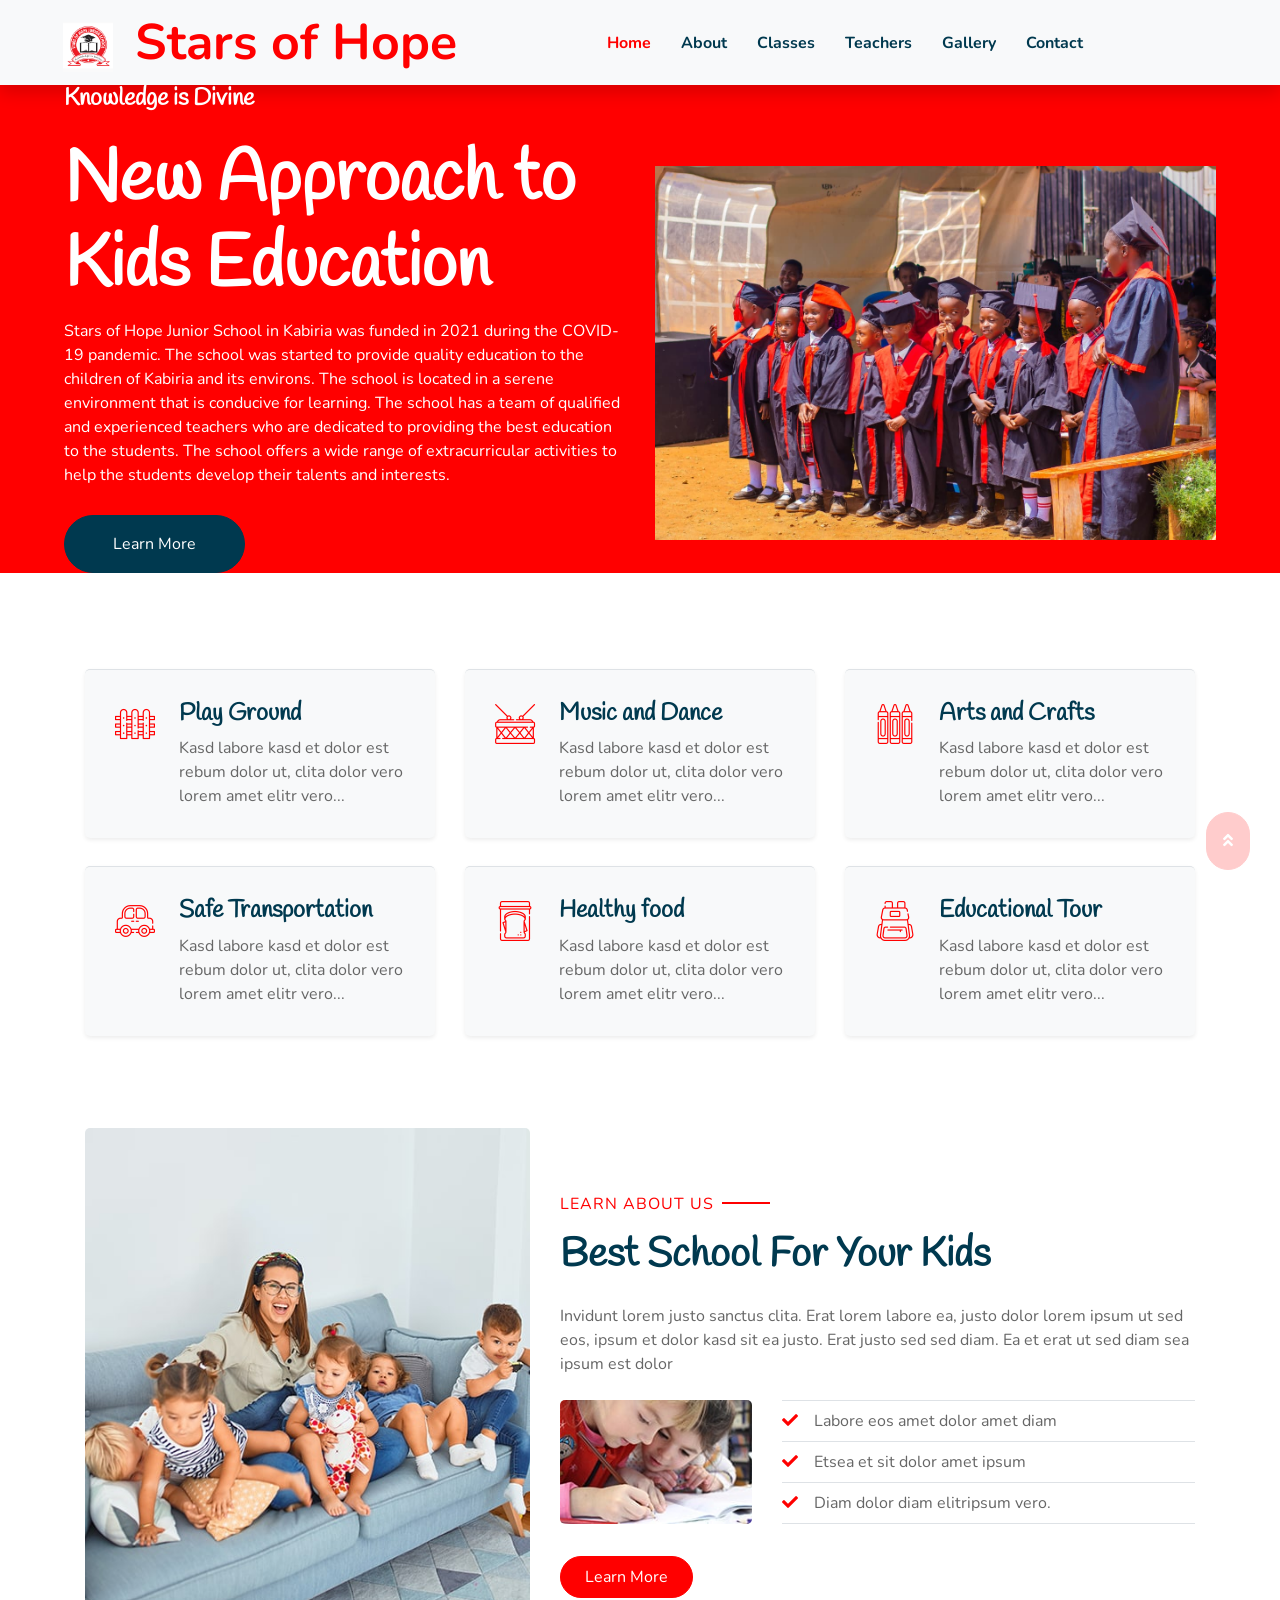
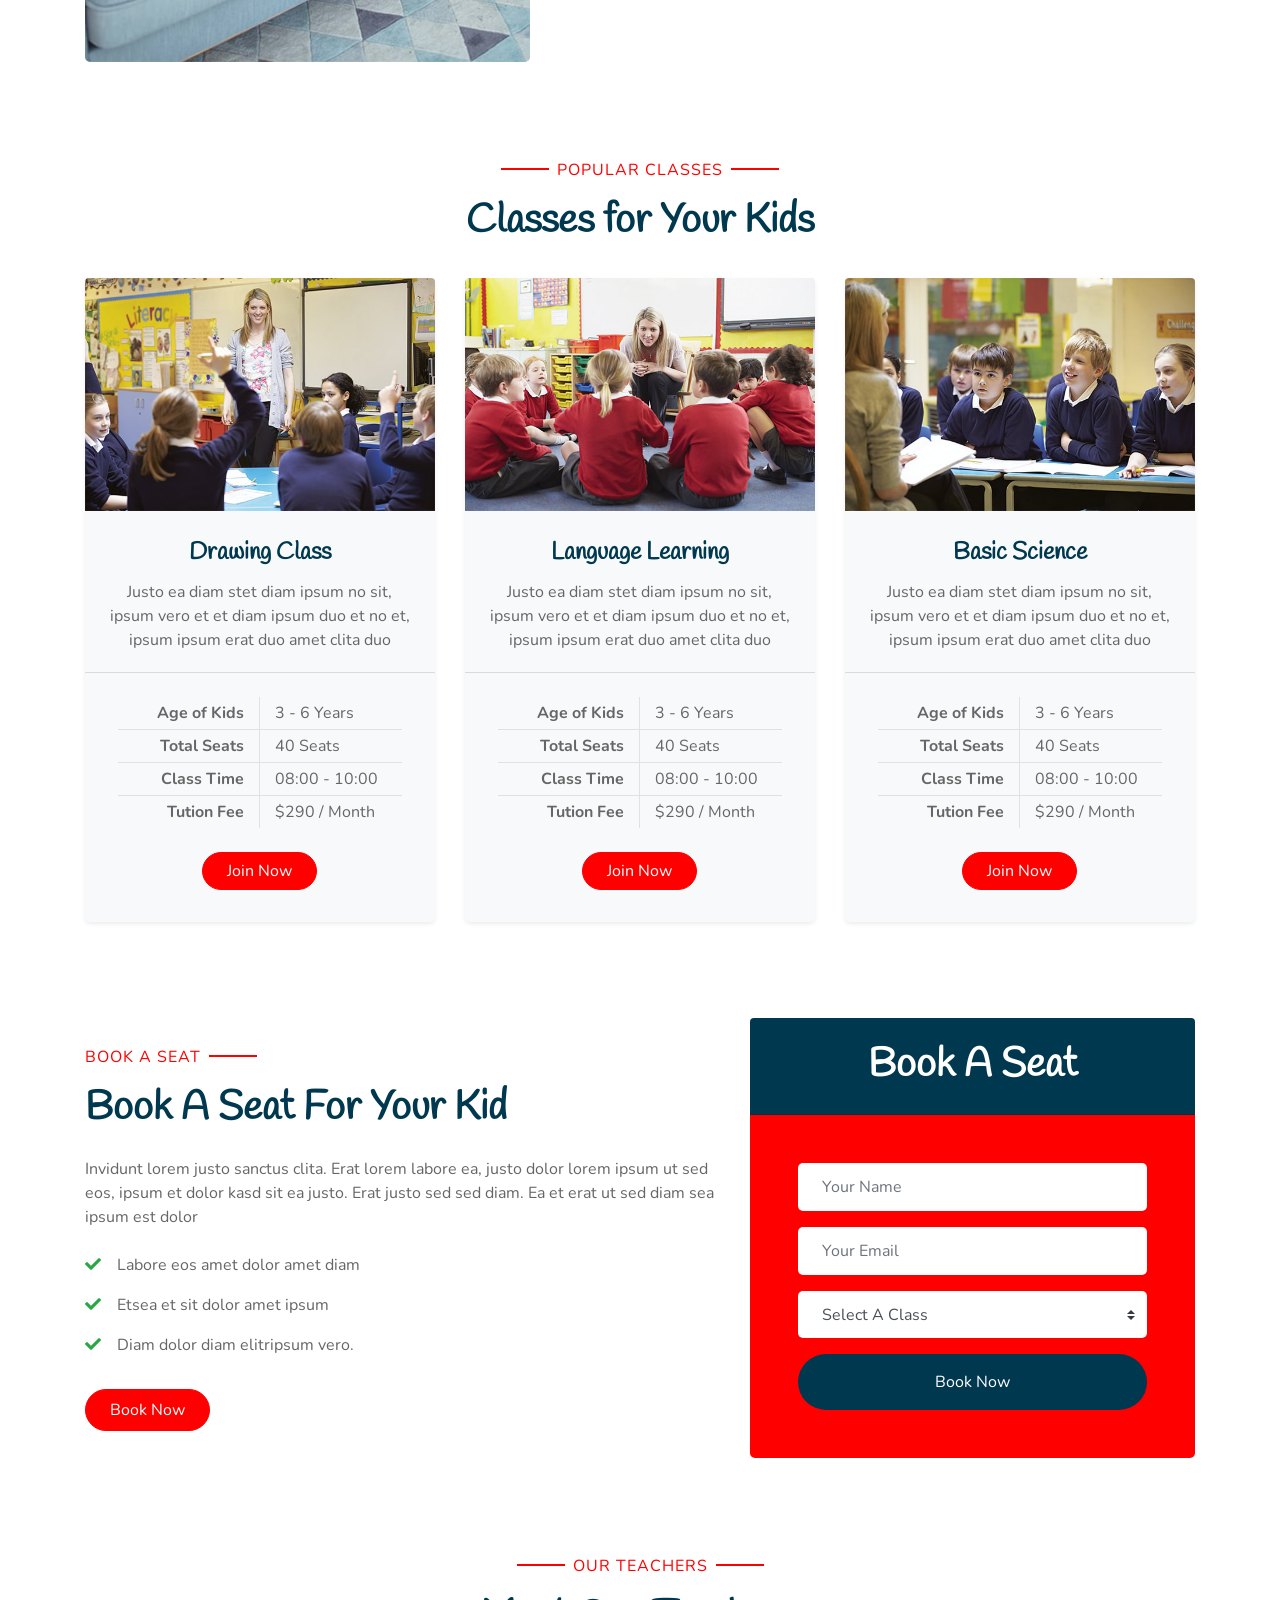
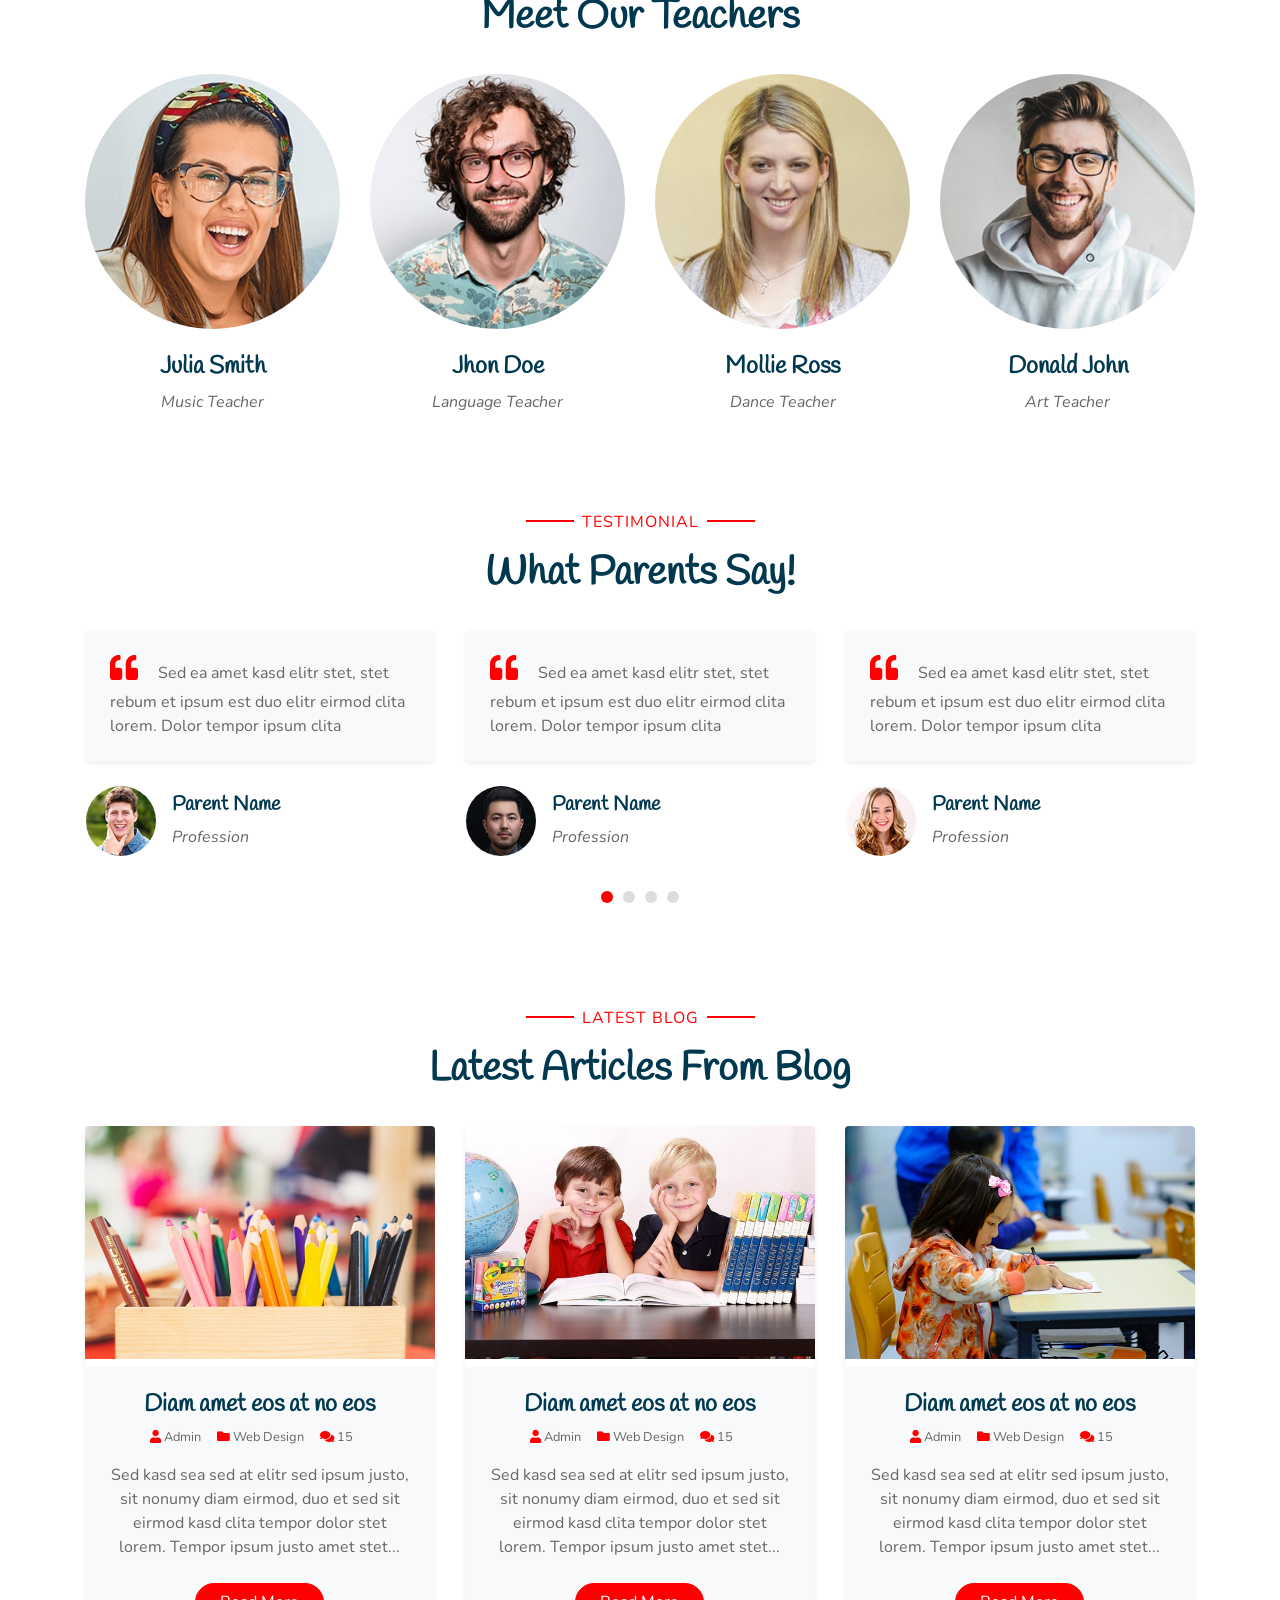
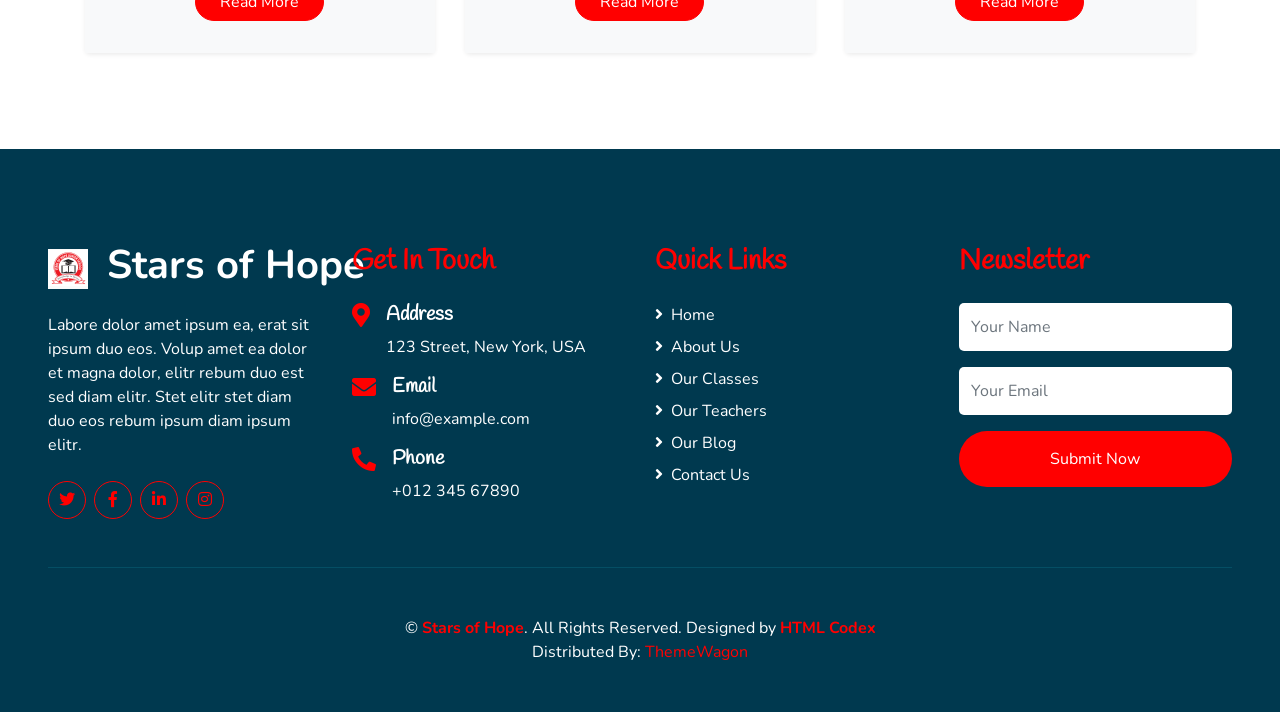
==== commit 731aee0e: "stars-of-hope second" ====
--- a/index.html
+++ b/index.html
@@ -66,7 +66,7 @@
             <a href="class.html" class="nav-item nav-link">Classes</a>
             <a href="team.html" class="nav-item nav-link">Teachers</a>
             <a href="gallery.html" class="nav-item nav-link">Gallery</a>
-            <div class="nav-item dropdown">
+            <!-- <div class="nav-item dropdown">
               <a
                 href="#"
                 class="nav-link dropdown-toggle"
@@ -77,10 +77,10 @@
                 <a href="blog.html" class="dropdown-item">Blog Grid</a>
                 <a href="single.html" class="dropdown-item">Blog Detail</a>
               </div>
-            </div>
+            </div> -->
             <a href="contact.html" class="nav-item nav-link">Contact</a>
           </div>
-          <a href="" class="btn btn-primary px-4">Join Class</a>
+          <!-- <a href="" class="btn btn-primary px-4">Join Class</a> -->
         </div>
       </nav>
     </div>
@@ -90,20 +90,17 @@
     <div class="container-fluid bg-primary px-0 px-md-5 mb-5">
       <div class="row align-items-center px-3">
         <div class="col-lg-6 text-center text-lg-left">
-          <h4 class="text-white mb-4 mt-5 mt-lg-0">Kids Learning Center</h4>
+          <h4 class="text-white mb-4 mt-5 mt-lg-0">Knowledge is Divine</h4>
           <h1 class="display-3 font-weight-bold text-white">
             New Approach to Kids Education
           </h1>
           <p class="text-white mb-4">
-            Sea ipsum kasd eirmod kasd magna, est sea et diam ipsum est amet sed
-            sit. Ipsum dolor no justo dolor et, lorem ut dolor erat dolore sed
-            ipsum at ipsum nonumy amet. Clita lorem dolore sed stet et est justo
-            dolore.
+            Stars of Hope Junior School in Kabiria was funded in 2021 during the COVID-19 pandemic. The school was started to provide quality education to the children of Kabiria and its environs. The school is located in a serene environment that is conducive for learning. The school has a team of qualified and experienced teachers who are dedicated to providing the best education to the students. The school offers a wide range of extracurricular activities to help the students develop their talents and interests.
           </p>
           <a href="" class="btn btn-secondary mt-1 py-3 px-5">Learn More</a>
         </div>
         <div class="col-lg-6 text-center text-lg-right">
-          <img class="img-fluid mt-5" src="img/header.png" alt="" />
+          <img class="img-fluid mt-5" src="img/grad.jpeg" alt="" />
         </div>
       </div>
     </div>
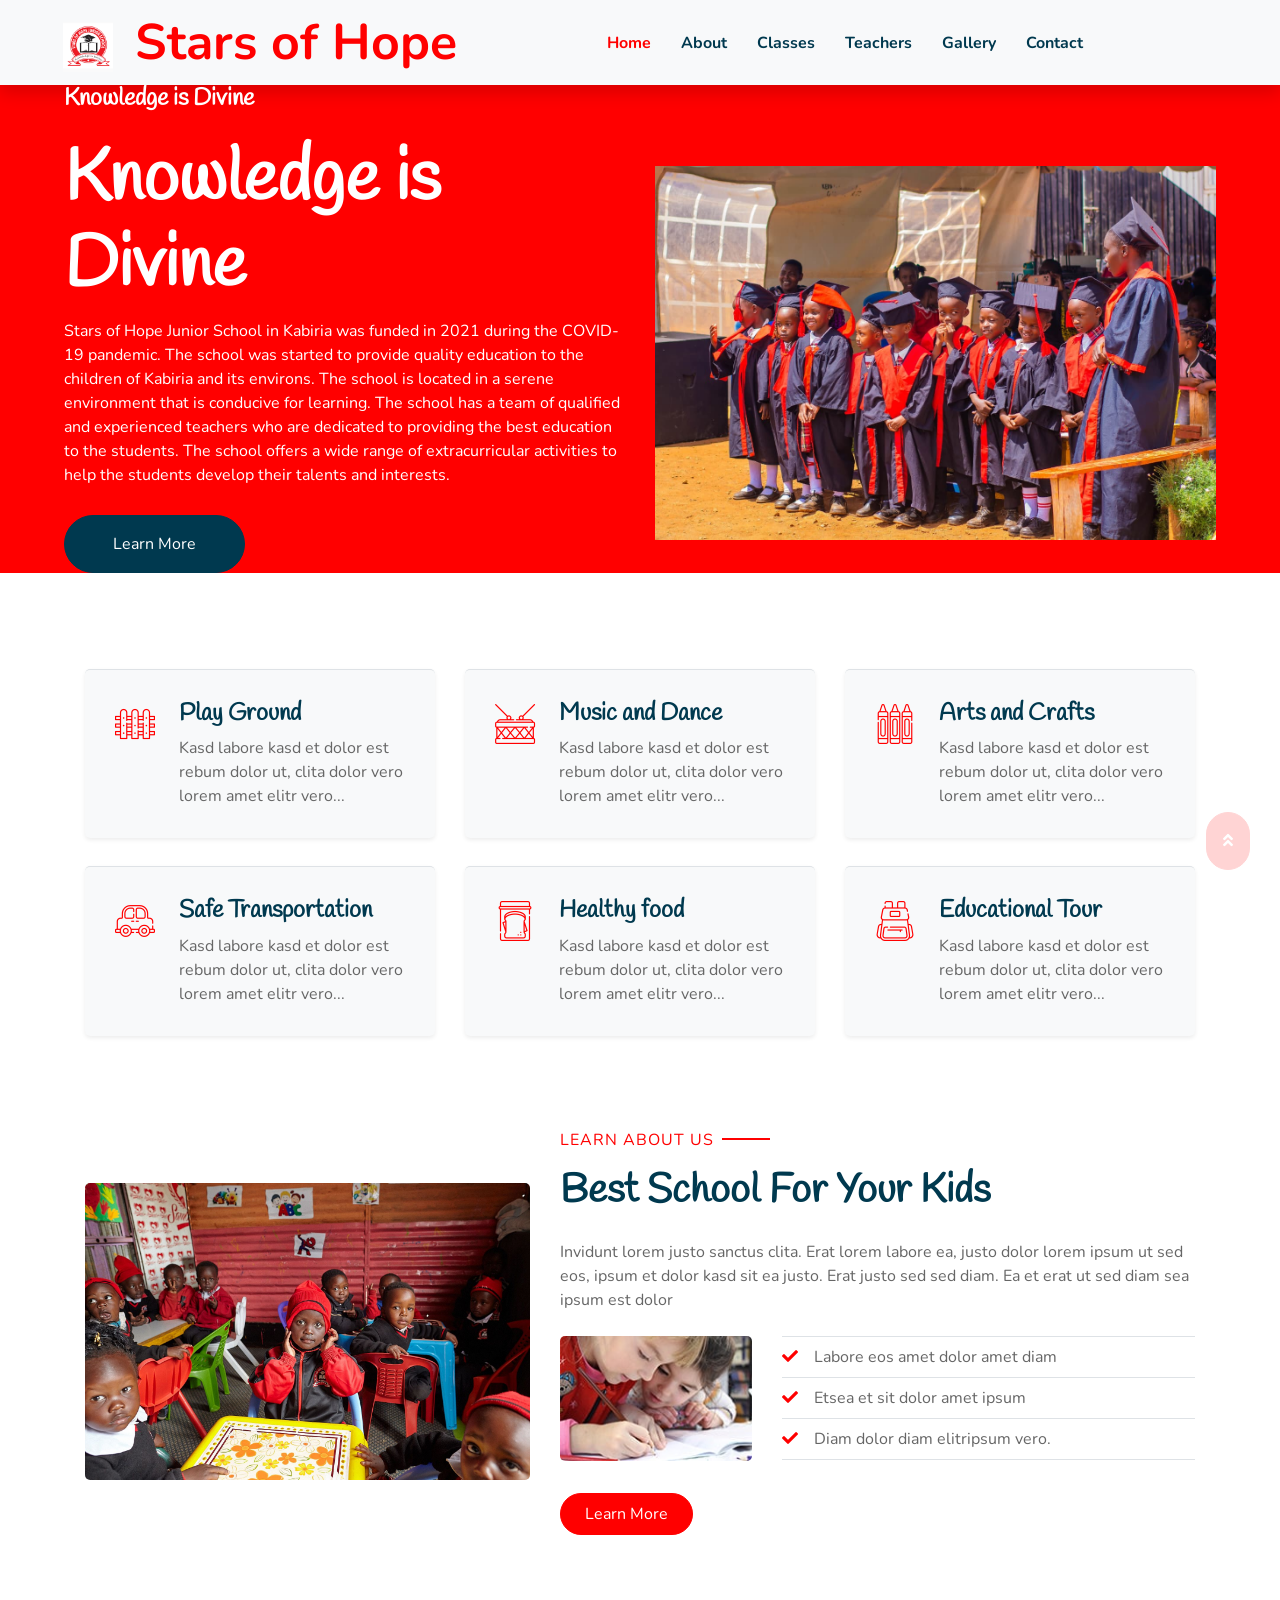
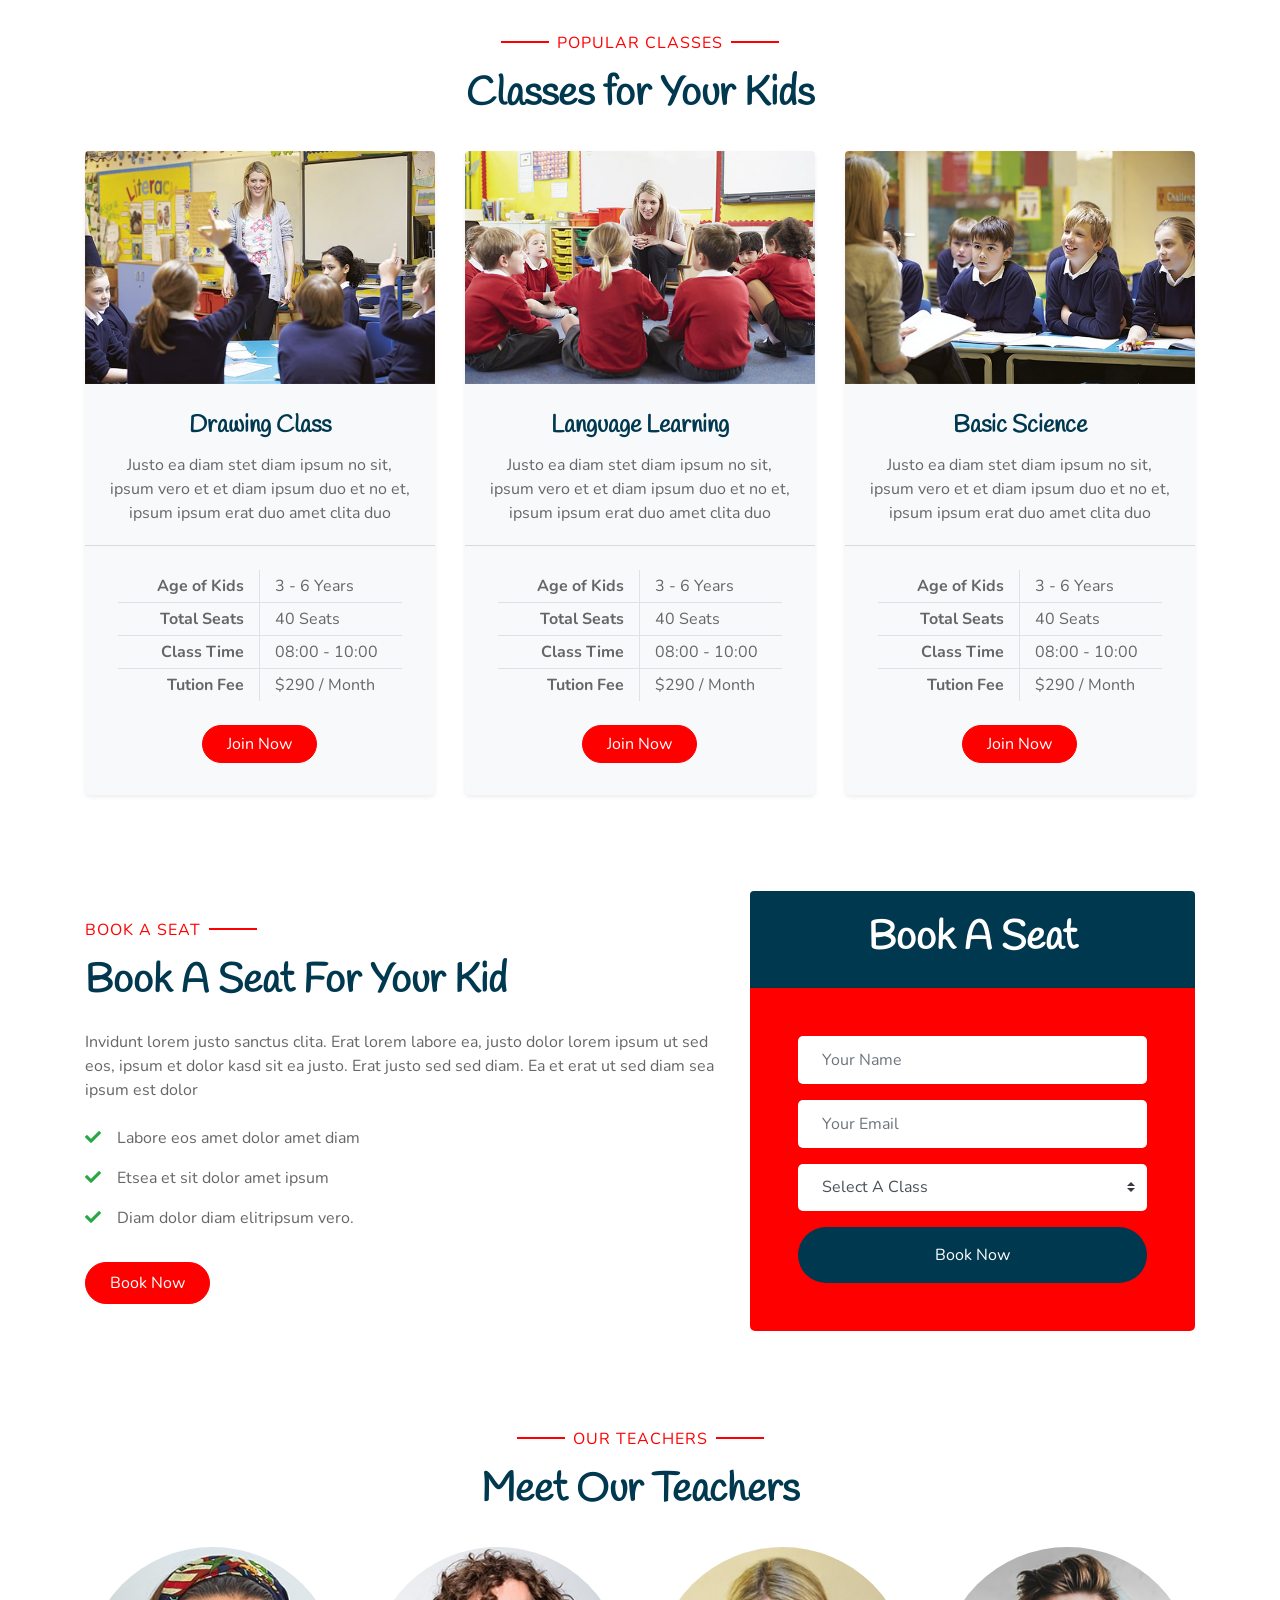
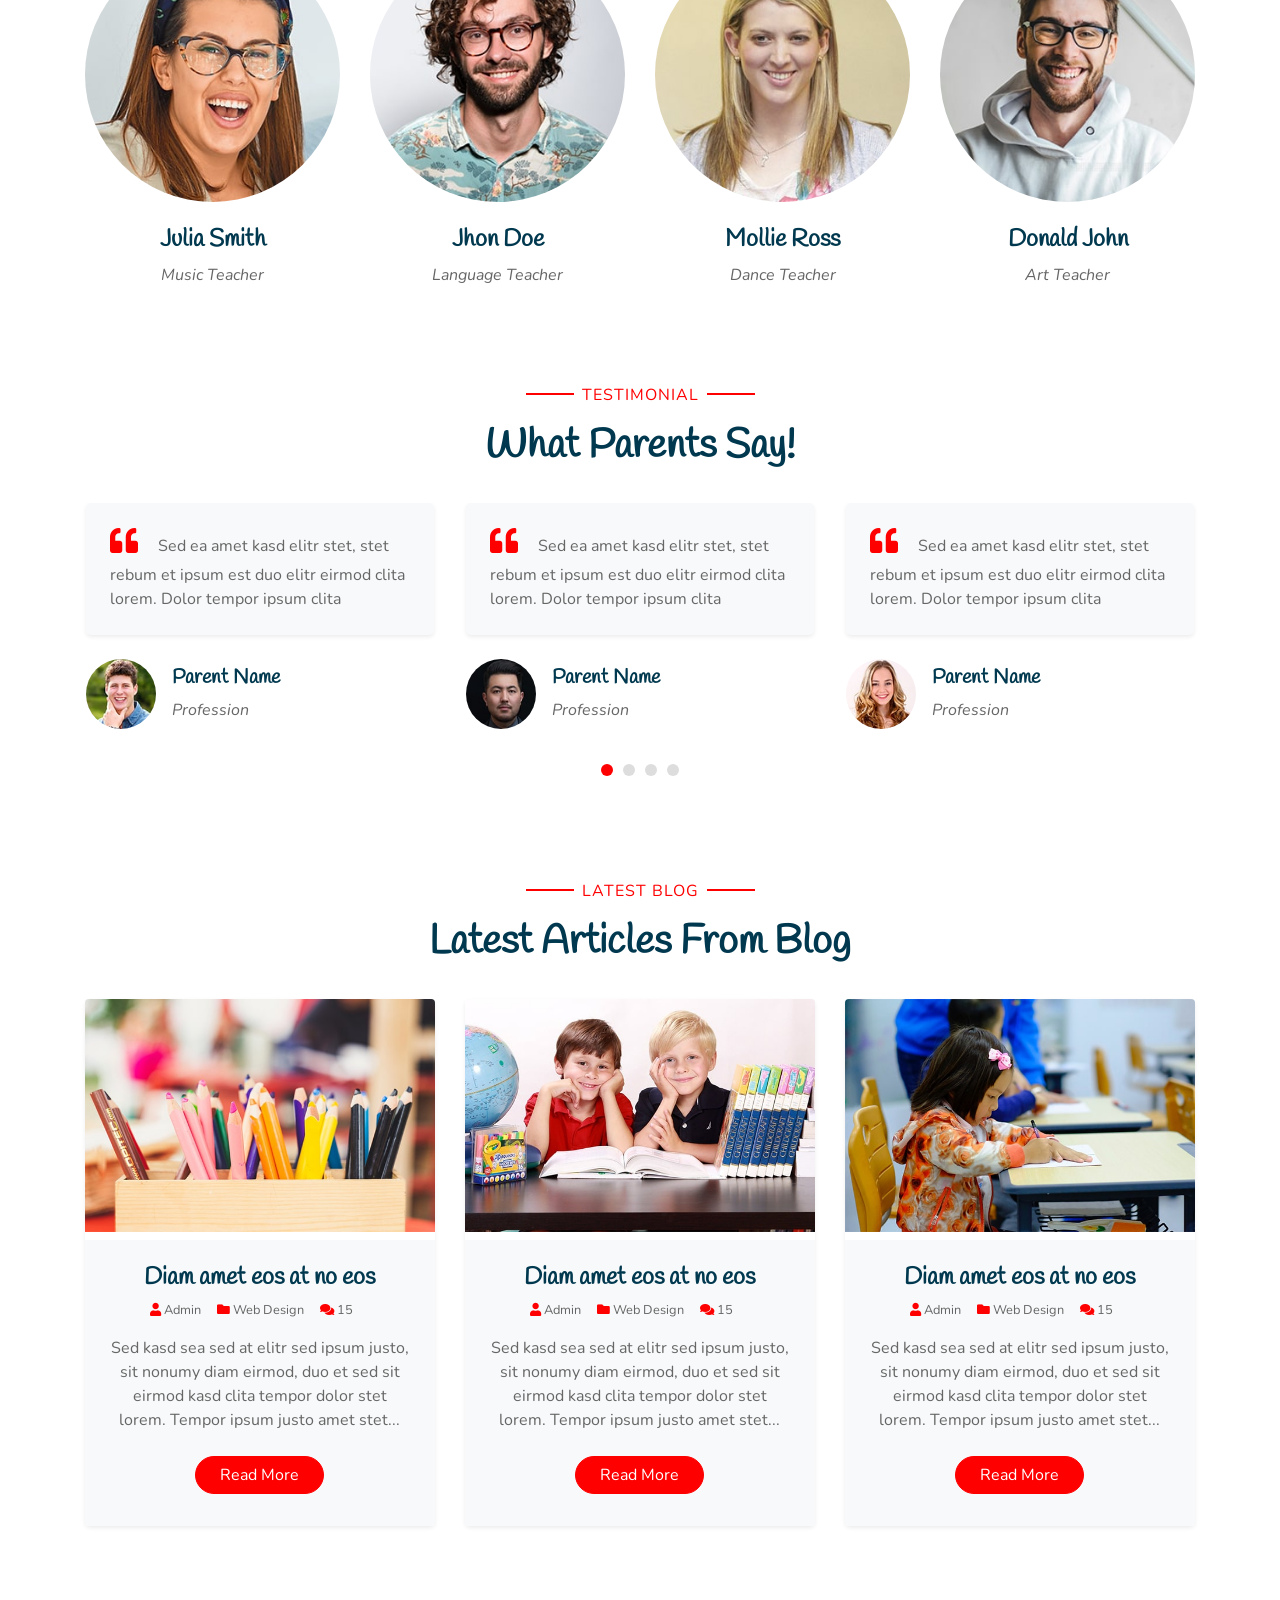
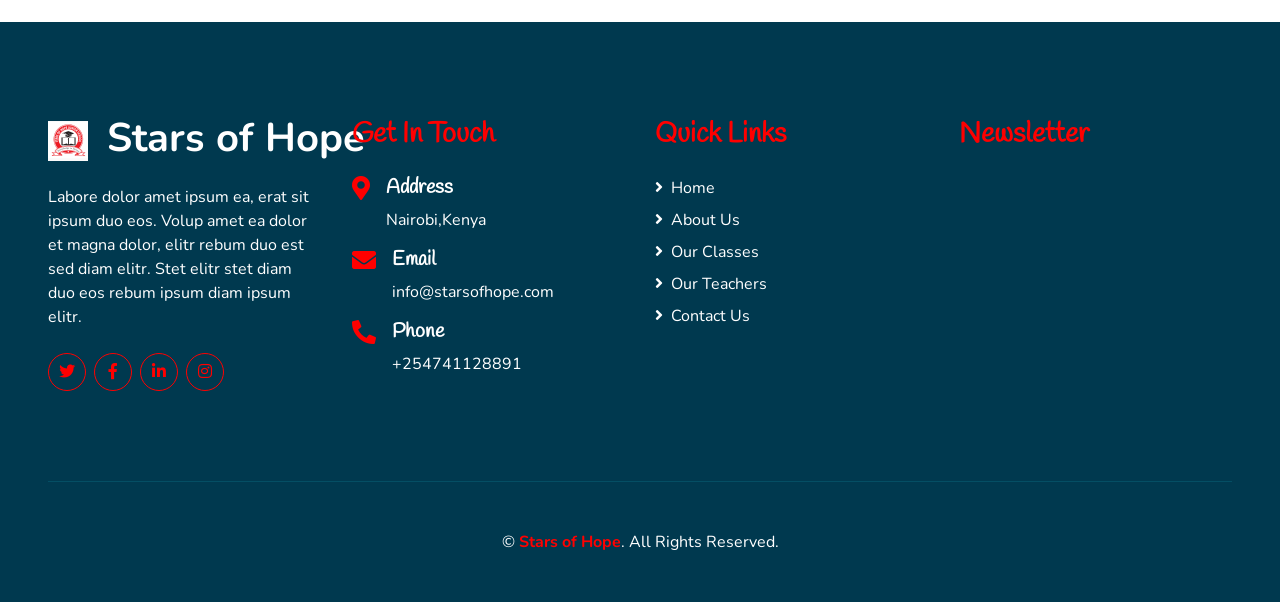
==== commit fb836446: "footer" ====
--- a/index.html
+++ b/index.html
@@ -92,12 +92,11 @@
         <div class="col-lg-6 text-center text-lg-left">
           <h4 class="text-white mb-4 mt-5 mt-lg-0">Knowledge is Divine</h4>
           <h1 class="display-3 font-weight-bold text-white">
-            New Approach to Kids Education
-          </h1>
+Knowledge is Divine          </h1>
           <p class="text-white mb-4">
             Stars of Hope Junior School in Kabiria was funded in 2021 during the COVID-19 pandemic. The school was started to provide quality education to the children of Kabiria and its environs. The school is located in a serene environment that is conducive for learning. The school has a team of qualified and experienced teachers who are dedicated to providing the best education to the students. The school offers a wide range of extracurricular activities to help the students develop their talents and interests.
           </p>
-          <a href="" class="btn btn-secondary mt-1 py-3 px-5">Learn More</a>
+          <a href="about.html" class="btn btn-secondary mt-1 py-3 px-5">Learn More</a>
         </div>
         <div class="col-lg-6 text-center text-lg-right">
           <img class="img-fluid mt-5" src="img/grad.jpeg" alt="" />
@@ -224,7 +223,7 @@
           <div class="col-lg-5">
             <img
               class="img-fluid rounded mb-5 mb-lg-0"
-              src="img/about-1.jpg"
+              src="img/class.jpeg"
               alt=""
             />
           </div>
@@ -260,7 +259,7 @@
                 </ul>
               </div>
             </div>
-            <a href="" class="btn btn-primary mt-2 py-2 px-4">Learn More</a>
+            <a href="about.html" class="btn btn-primary mt-2 py-2 px-4">Learn More</a>
           </div>
         </div>
       </div>
@@ -863,21 +862,21 @@
             <h4 class="fa fa-map-marker-alt text-primary"></h4>
             <div class="pl-3">
               <h5 class="text-white">Address</h5>
-              <p>123 Street, New York, USA</p>
+              <p>Nairobi,Kenya</p>
             </div>
           </div>
           <div class="d-flex">
             <h4 class="fa fa-envelope text-primary"></h4>
             <div class="pl-3">
               <h5 class="text-white">Email</h5>
-              <p>info@example.com</p>
+              <p>info@starsofhope.com</p>
             </div>
           </div>
           <div class="d-flex">
             <h4 class="fa fa-phone-alt text-primary"></h4>
             <div class="pl-3">
               <h5 class="text-white">Phone</h5>
-              <p>+012 345 67890</p>
+              <p>+254741128891</p>
             </div>
           </div>
         </div>
@@ -887,51 +886,34 @@
             <a class="text-white mb-2" href="#"
               ><i class="fa fa-angle-right mr-2"></i>Home</a
             >
-            <a class="text-white mb-2" href="#"
+            <a class="text-white mb-2" href="about.html"
               ><i class="fa fa-angle-right mr-2"></i>About Us</a
             >
-            <a class="text-white mb-2" href="#"
+            <a class="text-white mb-2" href="class.html"
               ><i class="fa fa-angle-right mr-2"></i>Our Classes</a
             >
-            <a class="text-white mb-2" href="#"
+            <a class="text-white mb-2" href="team.html"
               ><i class="fa fa-angle-right mr-2"></i>Our Teachers</a
             >
-            <a class="text-white mb-2" href="#"
+            <!-- <a class="text-white mb-2" href="#"
               ><i class="fa fa-angle-right mr-2"></i>Our Blog</a
-            >
-            <a class="text-white" href="#"
+            > -->
+            <a class="text-white" href="contact.html"
               ><i class="fa fa-angle-right mr-2"></i>Contact Us</a
             >
           </div>
         </div>
         <div class="col-lg-3 col-md-6 mb-5">
           <h3 class="text-primary mb-4">Newsletter</h3>
-          <form action="">
-            <div class="form-group">
-              <input
-                type="text"
-                class="form-control border-0 py-4"
-                placeholder="Your Name"
-                required="required"
-              />
-            </div>
-            <div class="form-group">
-              <input
-                type="email"
-                class="form-control border-0 py-4"
-                placeholder="Your Email"
-                required="required"
-              />
-            </div>
-            <div>
-              <button
-                class="btn btn-primary btn-block border-0 py-3"
-                type="submit"
-              >
-                Submit Now
-              </button>
-            </div>
-          </form>
+          <iframe
+            src="https://www.google.com/maps/embed?pb=!1m18!1m12!1m3!1d3989.3360043064024!2d36.7227827!3d-1.2937575!2m3!1f0!2f0!3f0!3m2!1i1024!2i768!4f13.1!3m3!1m2!1s0x182f1b0027547bf1%3A0xdf48d6b0785bad09!2sSAMBAZA%20LOVE%20AFRICA%20RESOURCE%20CENTER!5e0!3m2!1sen!2sus!4v0000000000000"
+            width="100%"
+            height="250"
+            style="border:0;"
+            allowfullscreen=""
+            loading="lazy"
+            referrerpolicy="no-referrer-when-downgrade"
+          ></iframe>
         </div>
       </div>
       <div
@@ -942,14 +924,6 @@
           &copy;
           <a class="text-primary font-weight-bold" href="#">Stars of Hope</a>.
           All Rights Reserved.
-
-          <!--/*** This template is free as long as you keep the footer author’s credit link/attribution link/backlink. If you'd like to use the template without the footer author’s credit link/attribution link/backlink, you can purchase the Credit Removal License from "https://htmlcodex.com/credit-removal". Thank you for your support. ***/-->
-          Designed by
-          <a class="text-primary font-weight-bold" href="https://htmlcodex.com"
-            >HTML Codex</a
-          >
-          <br />Distributed By:
-          <a href="https://themewagon.com" target="_blank">ThemeWagon</a>
         </p>
       </div>
     </div>
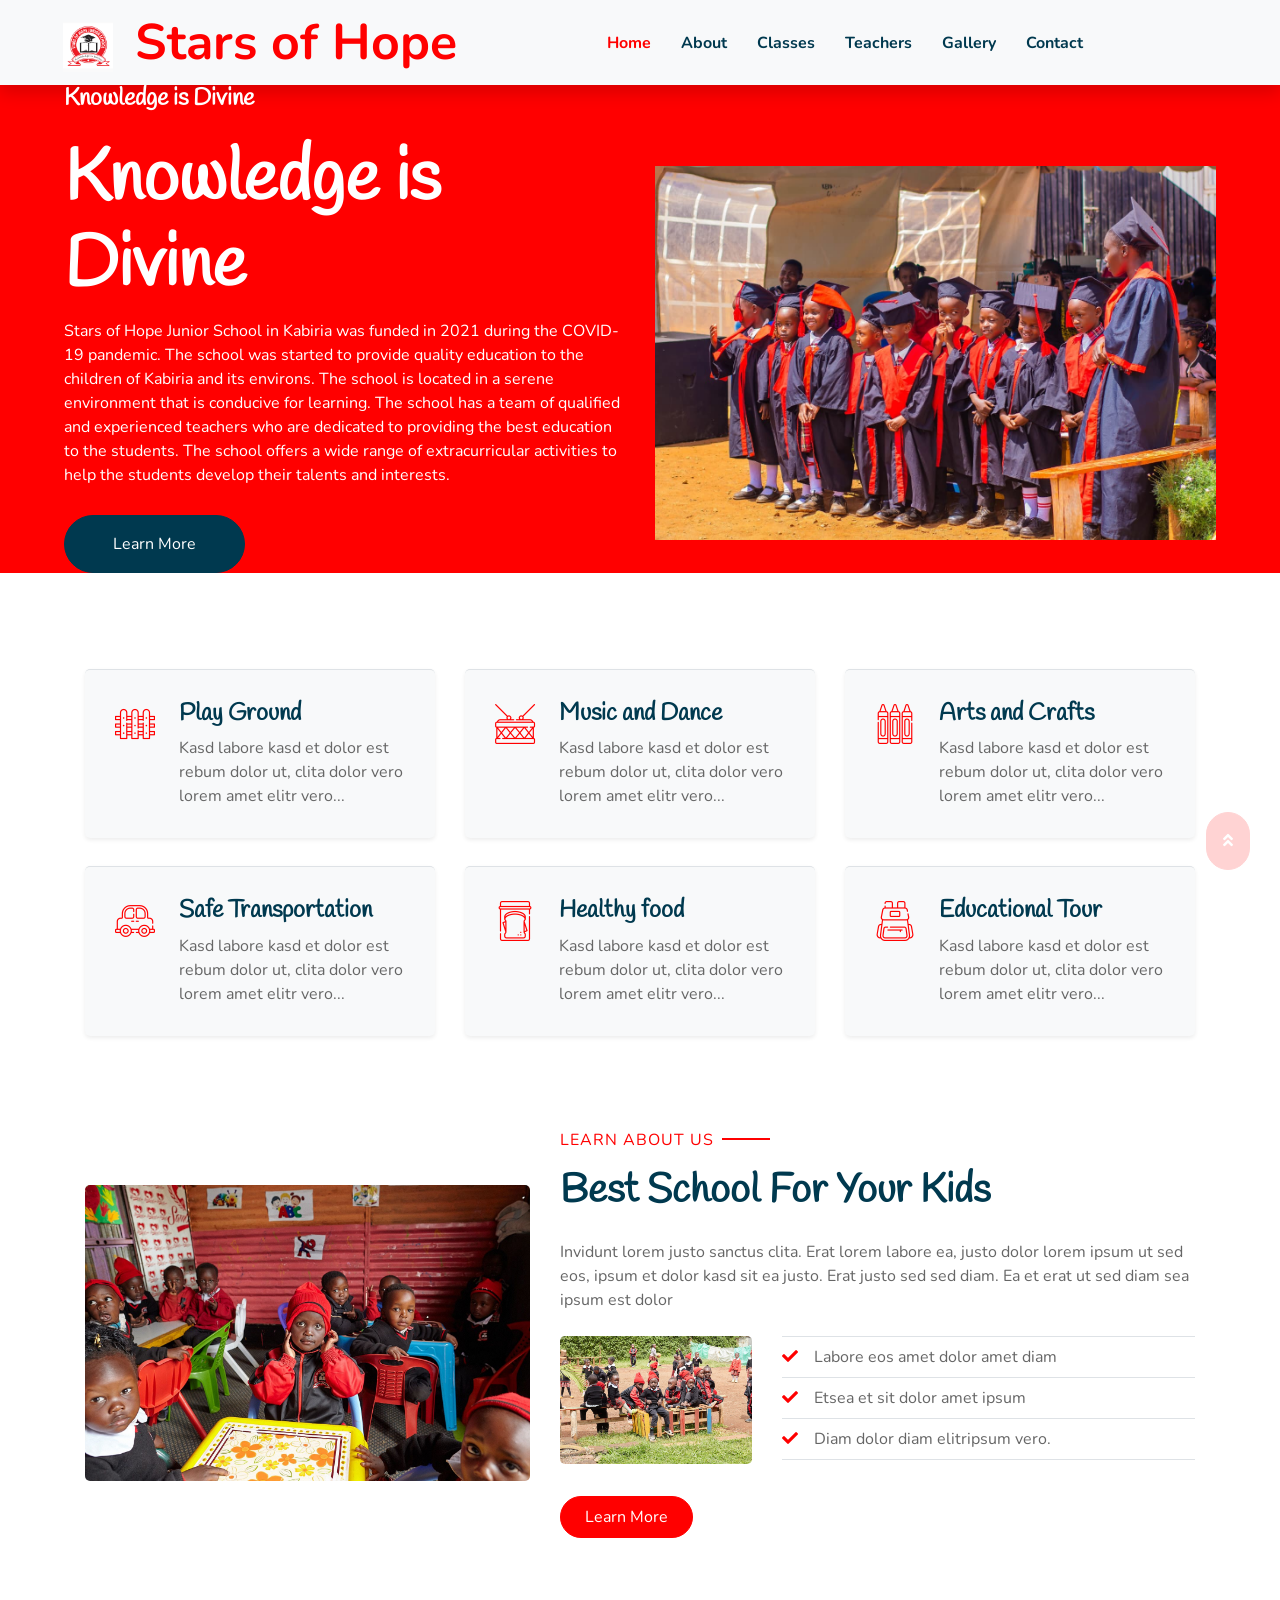
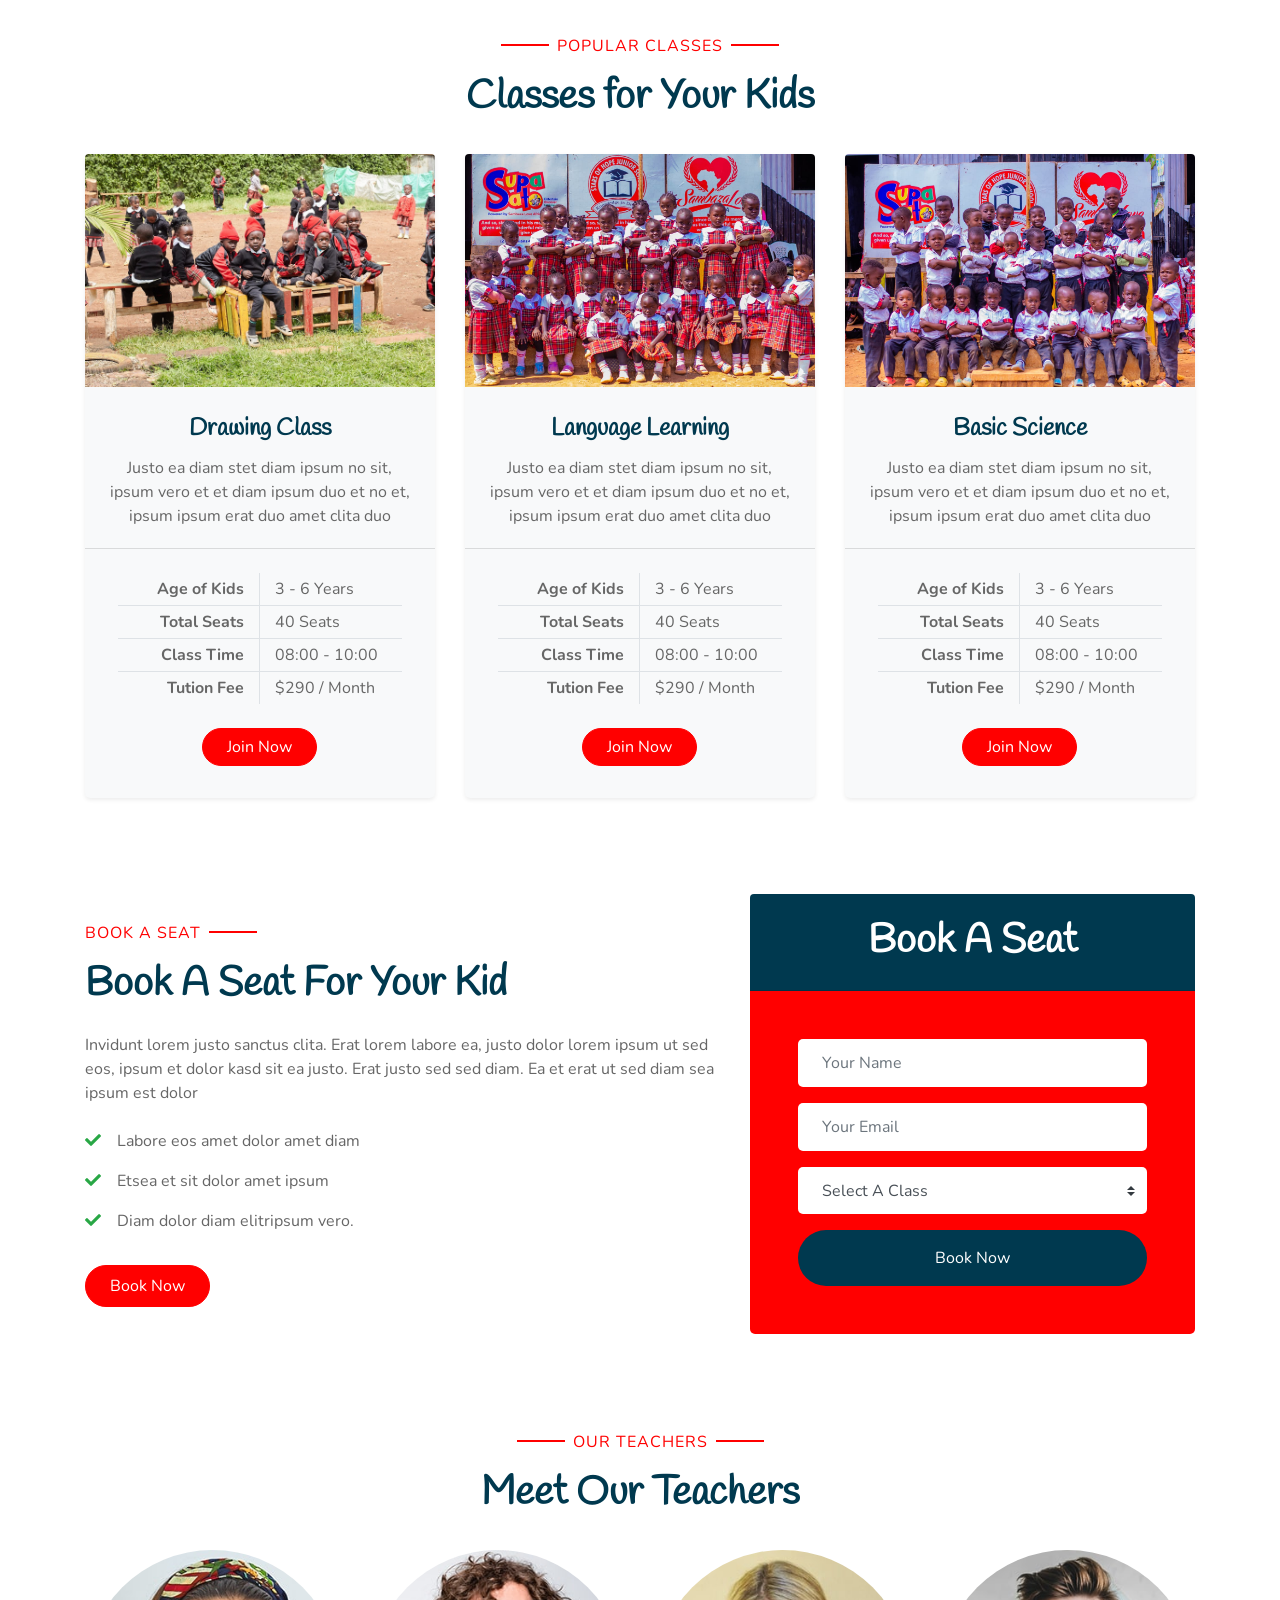
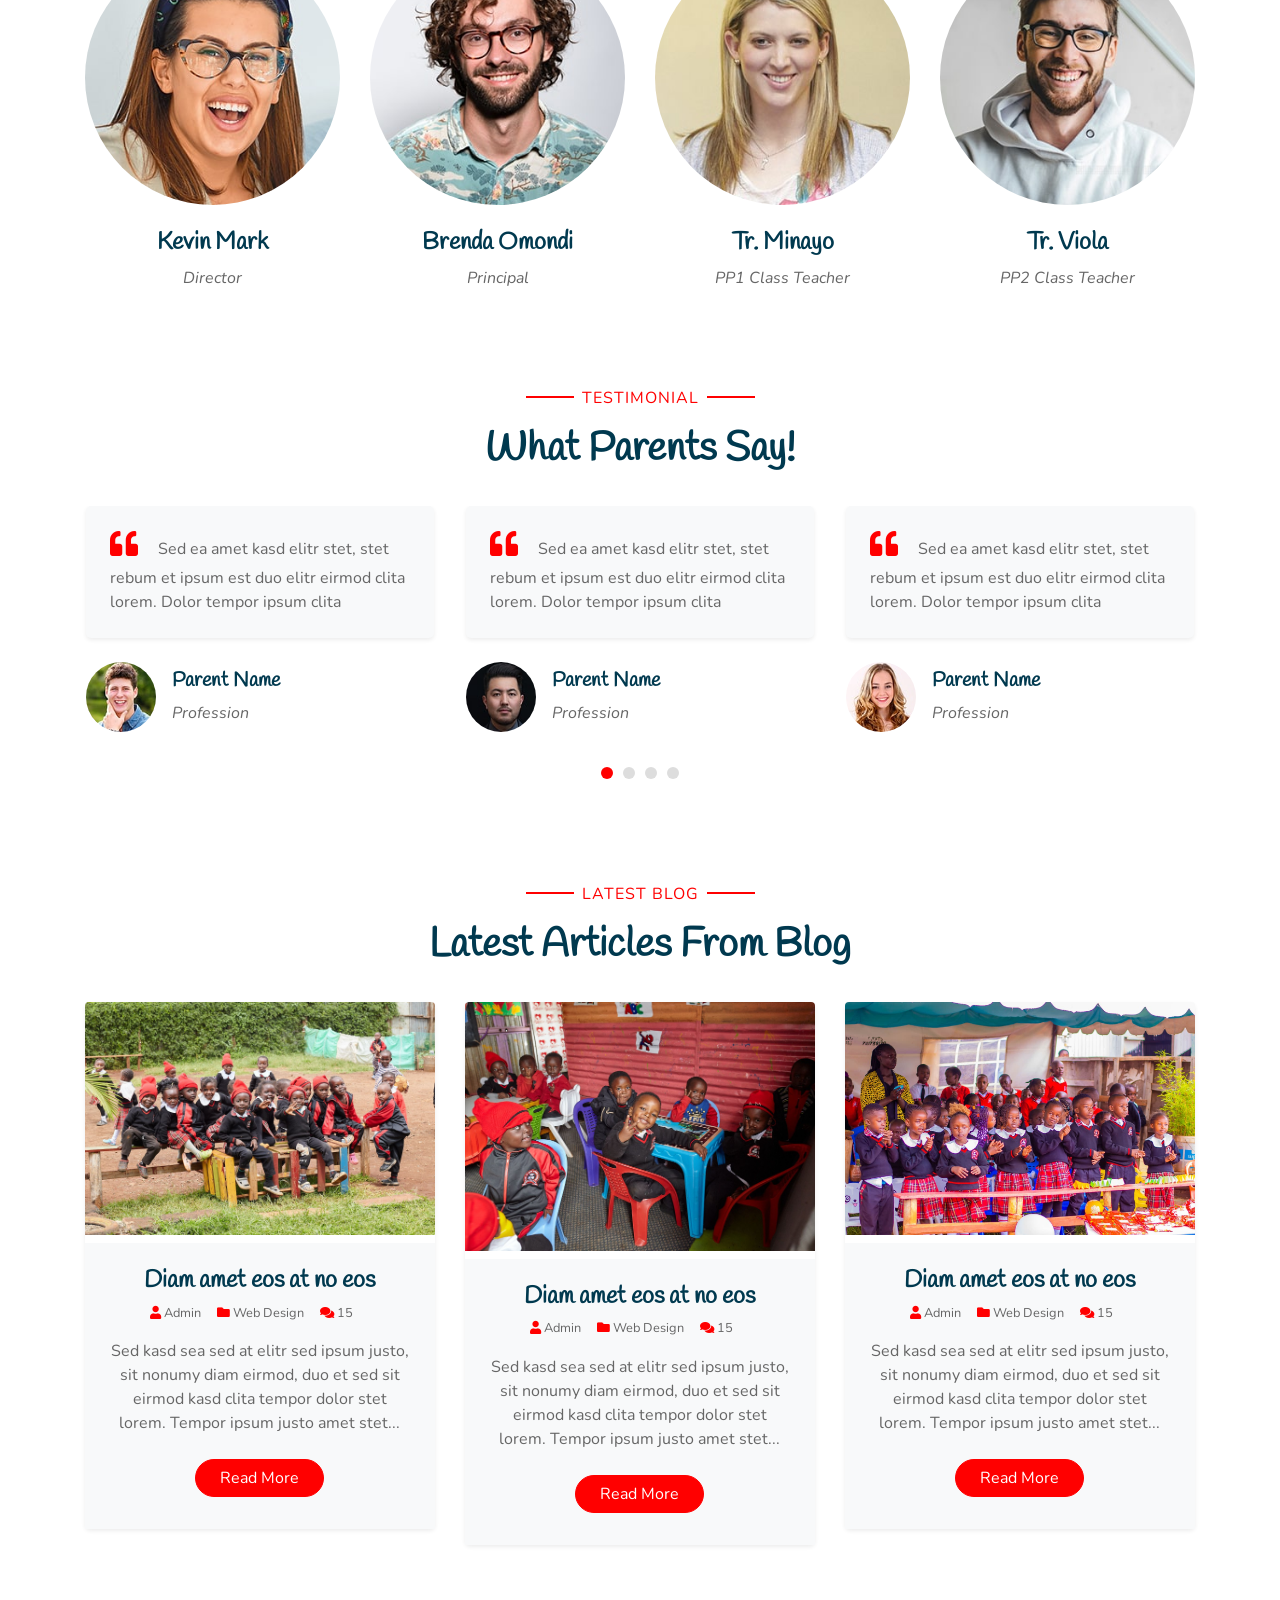
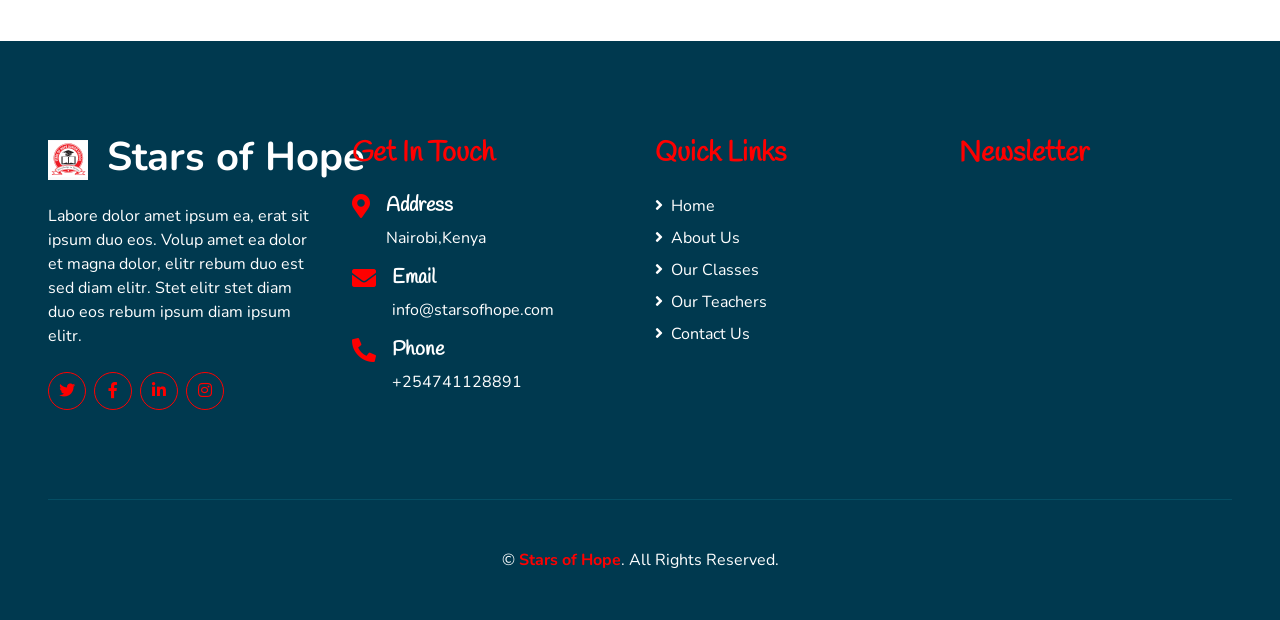
==== commit 152b9d4a: "second" ====
--- a/index.html
+++ b/index.html
@@ -240,7 +240,7 @@
             </p>
             <div class="row pt-2 pb-4">
               <div class="col-6 col-md-4">
-                <img class="img-fluid rounded" src="img/about-2.jpg" alt="" />
+                <img class="img-fluid rounded" src="img/play.jpeg" alt="" />
               </div>
               <div class="col-6 col-md-8">
                 <ul class="list-inline m-0">
@@ -278,7 +278,7 @@
         <div class="row">
           <div class="col-lg-4 mb-5">
             <div class="card border-0 bg-light shadow-sm pb-2">
-              <img class="card-img-top mb-2" src="img/class-1.jpg" alt="" />
+              <img class="card-img-top mb-2" src="img/play.jpeg" alt="" />
               <div class="card-body text-center">
                 <h4 class="card-title">Drawing Class</h4>
                 <p class="card-text">
@@ -317,7 +317,7 @@
           </div>
           <div class="col-lg-4 mb-5">
             <div class="card border-0 bg-light shadow-sm pb-2">
-              <img class="card-img-top mb-2" src="img/class-2.jpg" alt="" />
+              <img class="card-img-top mb-2" src="img/girls.jpeg" alt="" />
               <div class="card-body text-center">
                 <h4 class="card-title">Language Learning</h4>
                 <p class="card-text">
@@ -356,7 +356,7 @@
           </div>
           <div class="col-lg-4 mb-5">
             <div class="card border-0 bg-light shadow-sm pb-2">
-              <img class="card-img-top mb-2" src="img/class-3.jpg" alt="" />
+              <img class="card-img-top mb-2" src="img/boys.jpeg" alt="" />
               <div class="card-body text-center">
                 <h4 class="card-title">Basic Science</h4>
                 <p class="card-text">
@@ -458,9 +458,12 @@
                       style="height: 47px"
                     >
                       <option selected>Select A Class</option>
-                      <option value="1">Class 1</option>
-                      <option value="2">Class 1</option>
-                      <option value="3">Class 1</option>
+                      <option value="1">Playgroup</option>
+                      <option value="2">PP1</option>
+                      <option value="3">PP2</option>
+                      <option value="4">Grade 1</option>
+                      <option value="5">Grade 2</option>
+                      <option value="6">Grade 3</option>
                     </select>
                   </div>
                   <div>
@@ -519,8 +522,8 @@
                 ></a>
               </div>
             </div>
-            <h4>Julia Smith</h4>
-            <i>Music Teacher</i>
+            <h4>Kevin Mark</h4>
+            <i>Director</i>
           </div>
           <div class="col-md-6 col-lg-3 text-center team mb-5">
             <div
@@ -551,8 +554,8 @@
                 ></a>
               </div>
             </div>
-            <h4>Jhon Doe</h4>
-            <i>Language Teacher</i>
+            <h4>Brenda Omondi</h4>
+            <i>Principal</i>
           </div>
           <div class="col-md-6 col-lg-3 text-center team mb-5">
             <div
@@ -583,8 +586,8 @@
                 ></a>
               </div>
             </div>
-            <h4>Mollie Ross</h4>
-            <i>Dance Teacher</i>
+            <h4>Tr. Minayo</h4>
+            <i>PP1 Class Teacher</i>
           </div>
           <div class="col-md-6 col-lg-3 text-center team mb-5">
             <div
@@ -615,8 +618,8 @@
                 ></a>
               </div>
             </div>
-            <h4>Donald John</h4>
-            <i>Art Teacher</i>
+            <h4>Tr. Viola</h4>
+            <i>PP2 Class Teacher</i>
           </div>
         </div>
       </div>
@@ -726,7 +729,7 @@
         <div class="row pb-3">
           <div class="col-lg-4 mb-4">
             <div class="card border-0 shadow-sm mb-2">
-              <img class="card-img-top mb-2" src="img/blog-1.jpg" alt="" />
+              <img class="card-img-top mb-2" src="img/kids.jpeg" alt="" />
               <div class="card-body bg-light text-center p-4">
                 <h4 class="">Diam amet eos at no eos</h4>
                 <div class="d-flex justify-content-center mb-3">
@@ -753,7 +756,7 @@
           </div>
           <div class="col-lg-4 mb-4">
             <div class="card border-0 shadow-sm mb-2">
-              <img class="card-img-top mb-2" src="img/blog-2.jpg" alt="" />
+              <img class="card-img-top mb-2" src="img/kids 2.jpeg" alt="" />
               <div class="card-body bg-light text-center p-4">
                 <h4 class="">Diam amet eos at no eos</h4>
                 <div class="d-flex justify-content-center mb-3">
@@ -780,7 +783,7 @@
           </div>
           <div class="col-lg-4 mb-4">
             <div class="card border-0 shadow-sm mb-2">
-              <img class="card-img-top mb-2" src="img/blog-3.jpg" alt="" />
+              <img class="card-img-top mb-2" src="img/kids 3.jpeg" alt="" />
               <div class="card-body bg-light text-center p-4">
                 <h4 class="">Diam amet eos at no eos</h4>
                 <div class="d-flex justify-content-center mb-3">
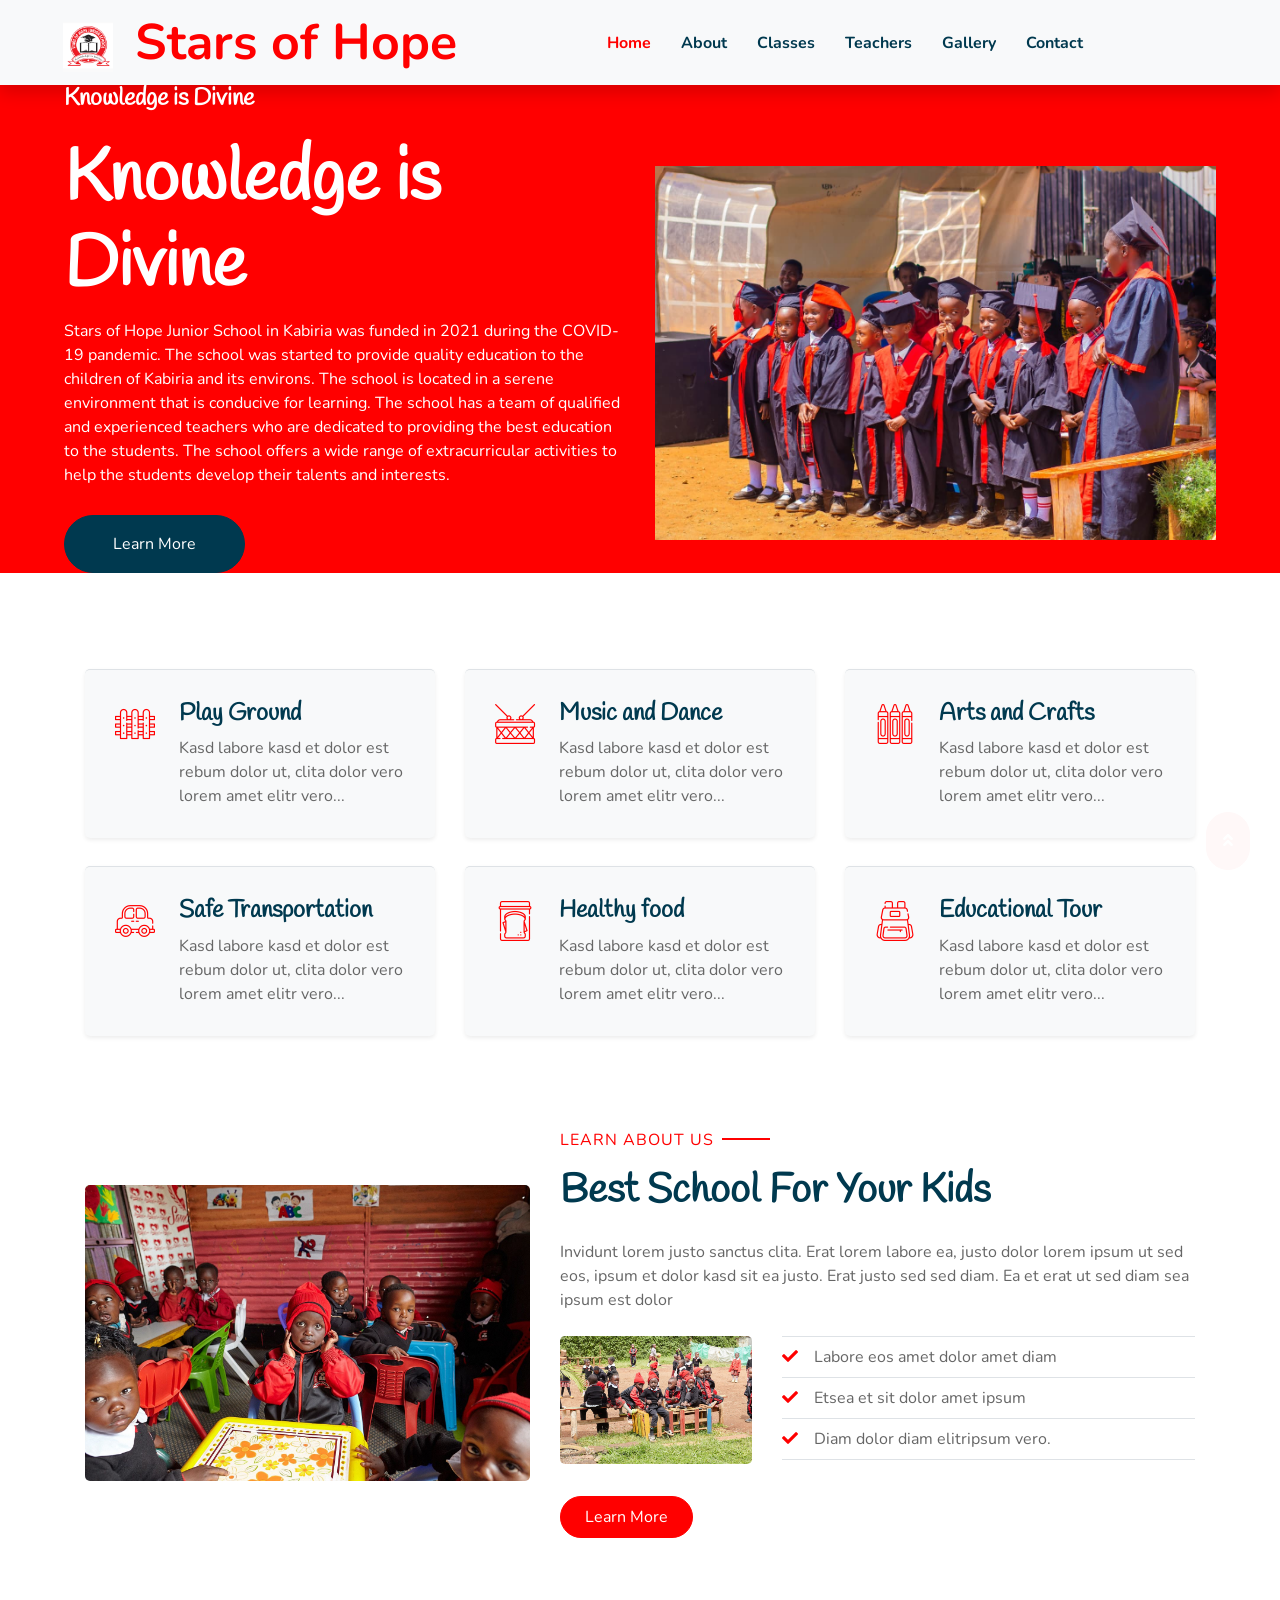
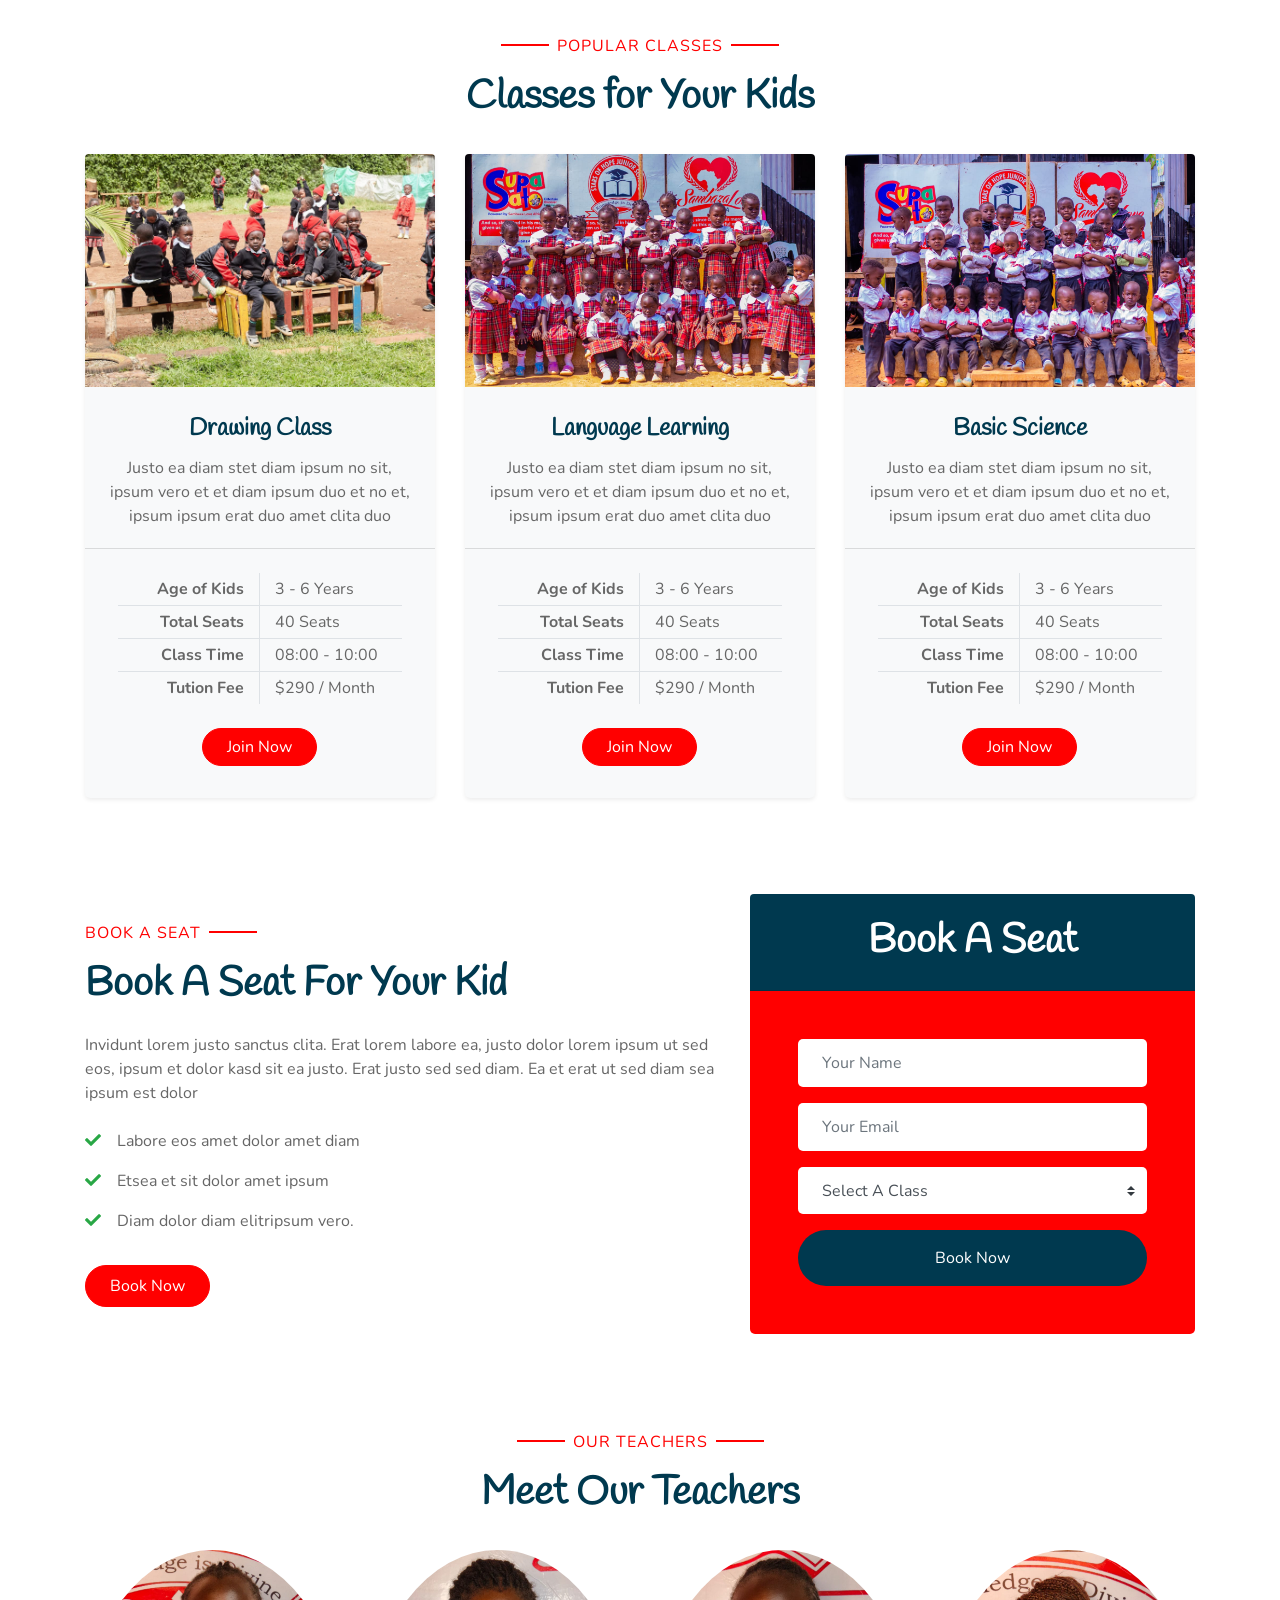
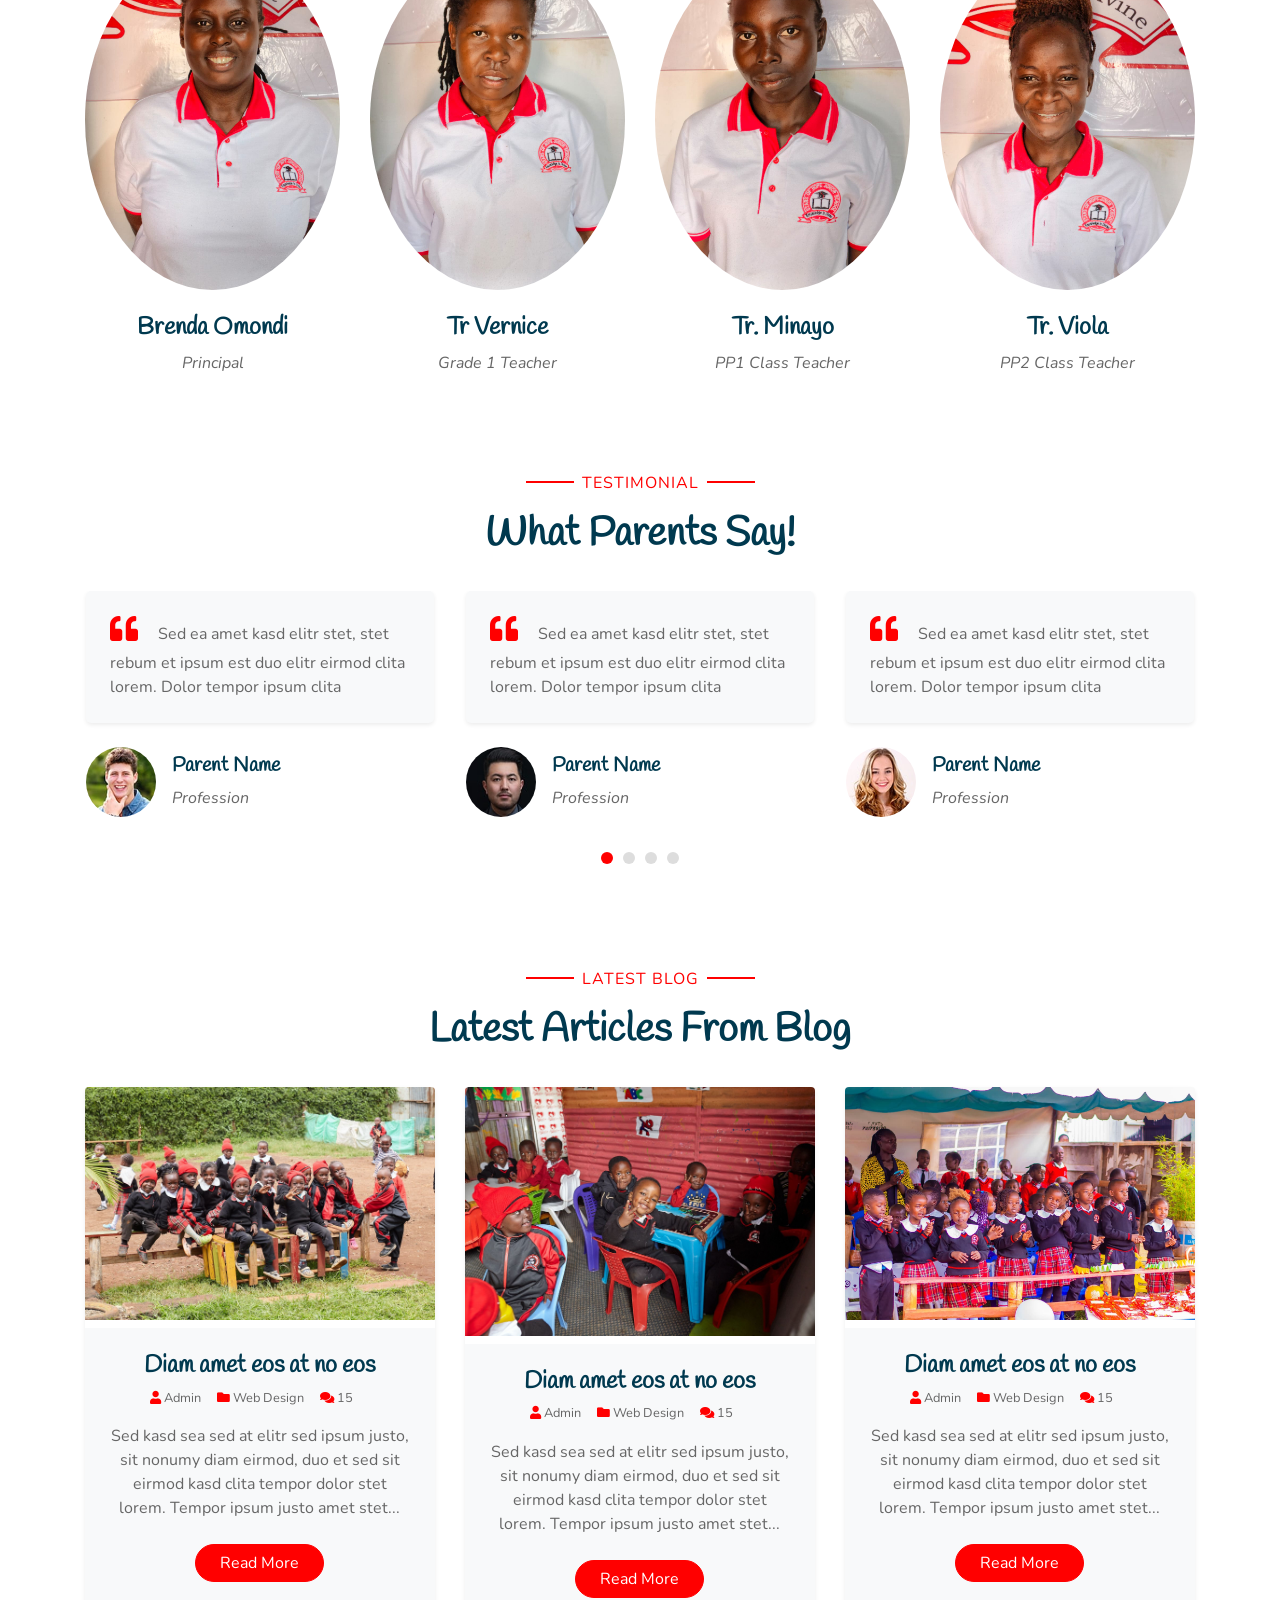
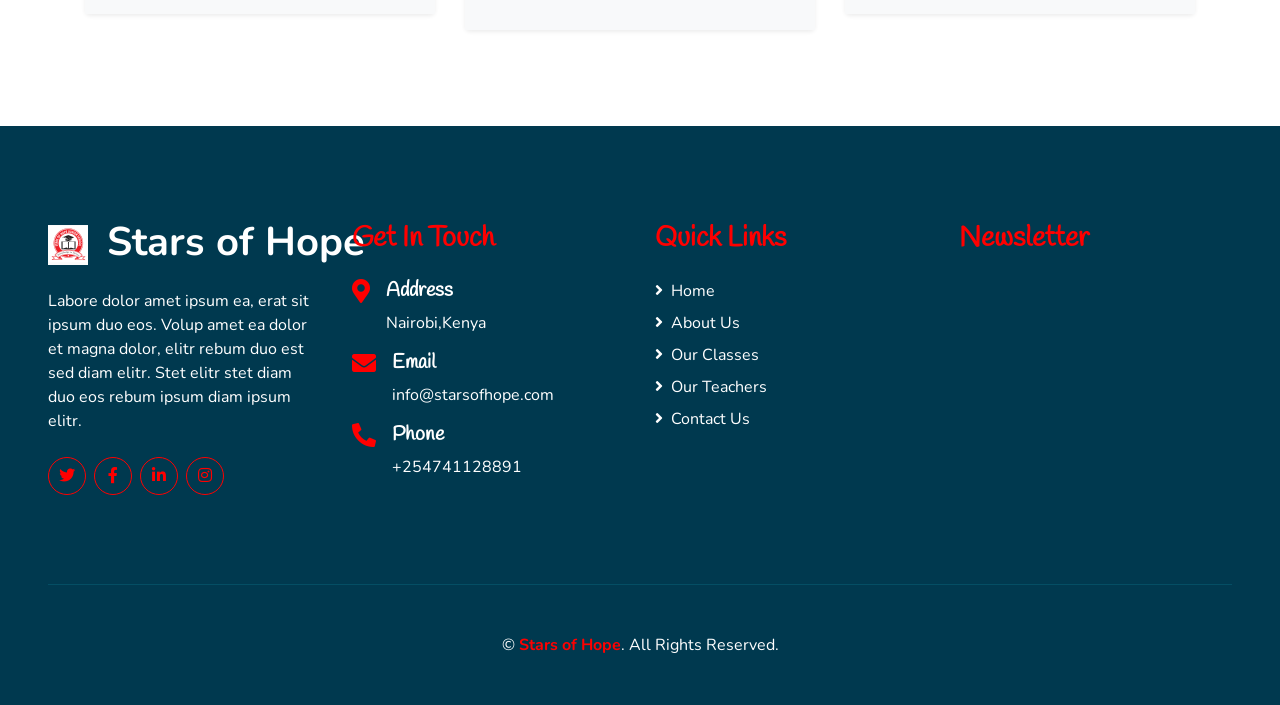
==== commit 1e42ceb4: "added teachers" ====
--- a/index.html
+++ b/index.html
@@ -498,7 +498,7 @@
               class="position-relative overflow-hidden mb-4"
               style="border-radius: 100%"
             >
-              <img class="img-fluid w-100" src="img/team-1.jpg" alt="" />
+              <img class="img-fluid w-100" src="img/Bree.jpeg" alt="" />
               <div
                 class="team-social d-flex align-items-center justify-content-center w-100 h-100 position-absolute"
               >
@@ -522,15 +522,16 @@
                 ></a>
               </div>
             </div>
-            <h4>Kevin Mark</h4>
-            <i>Director</i>
+            <h4>Brenda Omondi</h4>
+            <i>Principal</i>
+           
           </div>
           <div class="col-md-6 col-lg-3 text-center team mb-5">
             <div
               class="position-relative overflow-hidden mb-4"
               style="border-radius: 100%"
             >
-              <img class="img-fluid w-100" src="img/team-2.jpg" alt="" />
+              <img class="img-fluid w-100" src="img/Vernice.jpeg" alt="" />
               <div
                 class="team-social d-flex align-items-center justify-content-center w-100 h-100 position-absolute"
               >
@@ -554,15 +555,15 @@
                 ></a>
               </div>
             </div>
-            <h4>Brenda Omondi</h4>
-            <i>Principal</i>
+            <h4>Tr Vernice</h4>
+            <i>Grade 1 Teacher</i>
           </div>
           <div class="col-md-6 col-lg-3 text-center team mb-5">
             <div
               class="position-relative overflow-hidden mb-4"
               style="border-radius: 100%"
             >
-              <img class="img-fluid w-100" src="img/team-3.jpg" alt="" />
+              <img class="img-fluid w-100" src="img/Minayo.jpeg" alt="" />
               <div
                 class="team-social d-flex align-items-center justify-content-center w-100 h-100 position-absolute"
               >
@@ -594,7 +595,7 @@
               class="position-relative overflow-hidden mb-4"
               style="border-radius: 100%"
             >
-              <img class="img-fluid w-100" src="img/team-4.jpg" alt="" />
+              <img class="img-fluid w-100" src="img/Viola.jpeg" alt="" />
               <div
                 class="team-social d-flex align-items-center justify-content-center w-100 h-100 position-absolute"
               >
